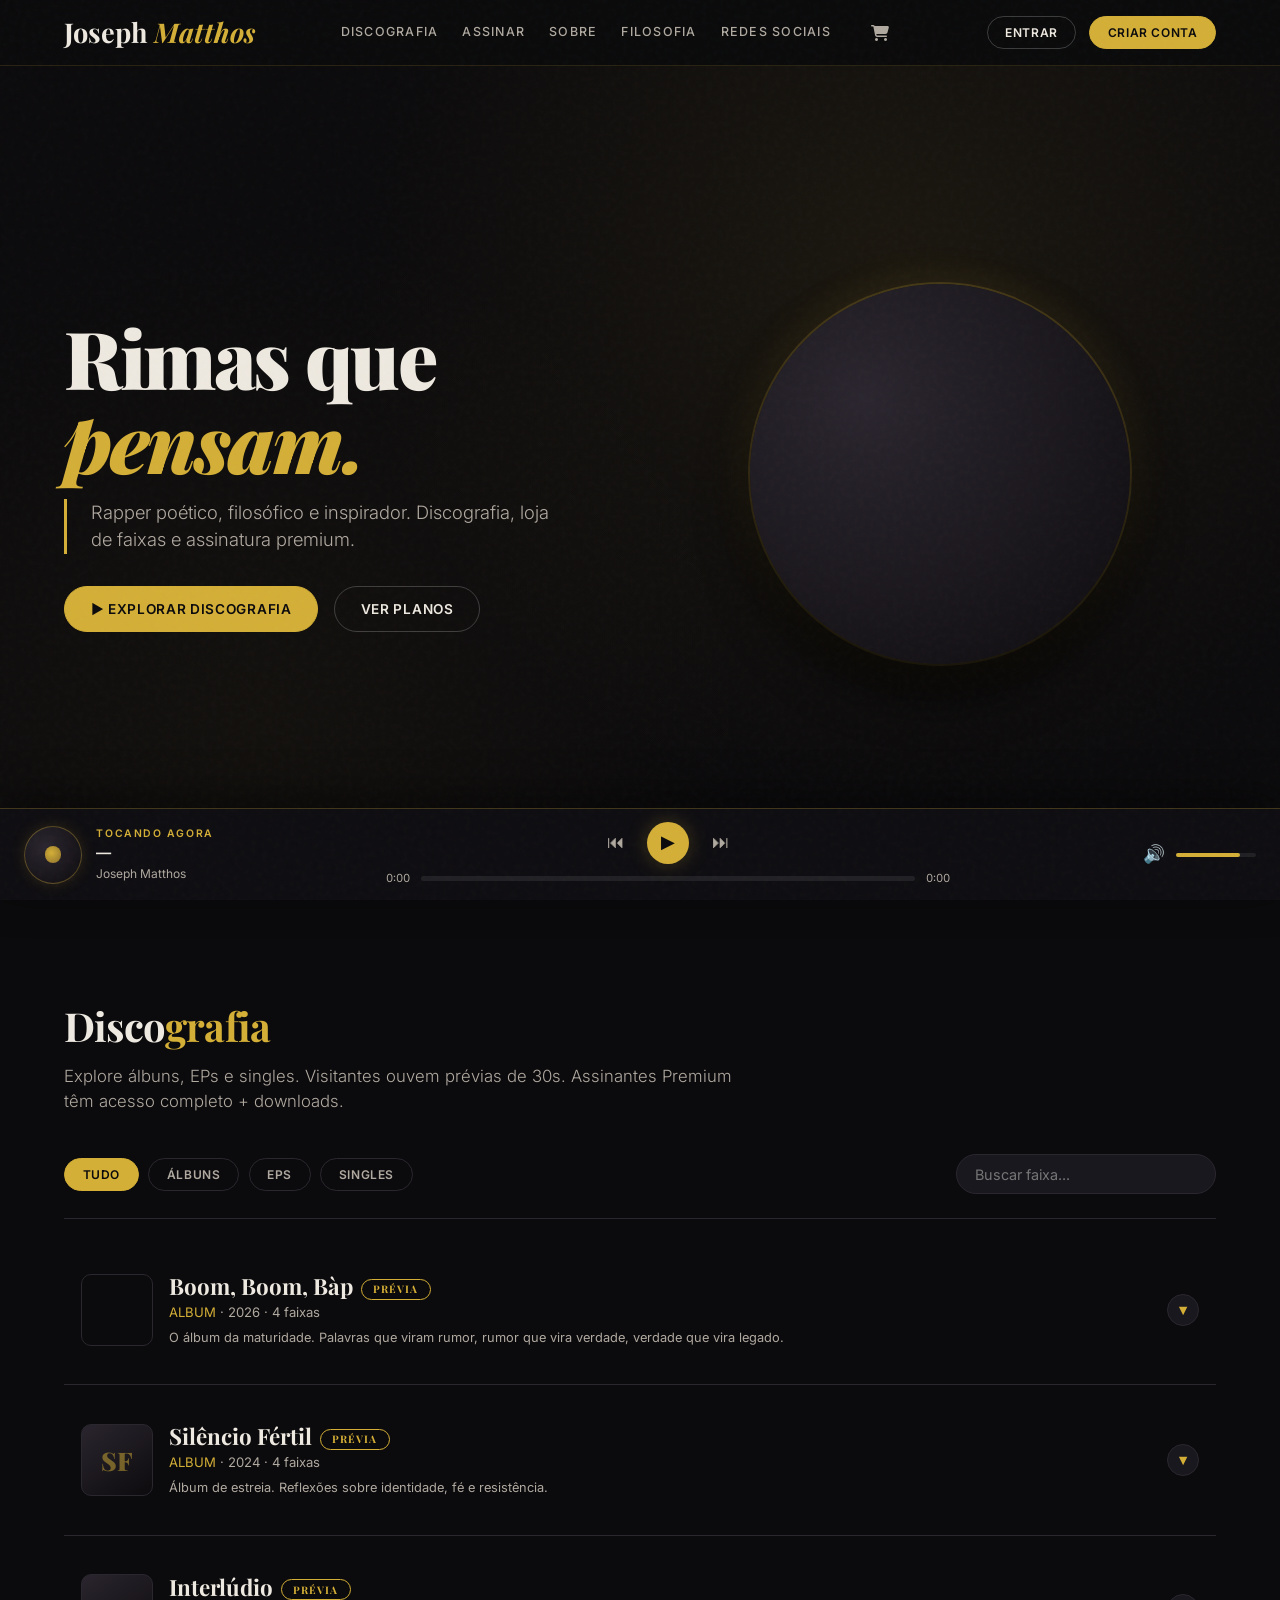
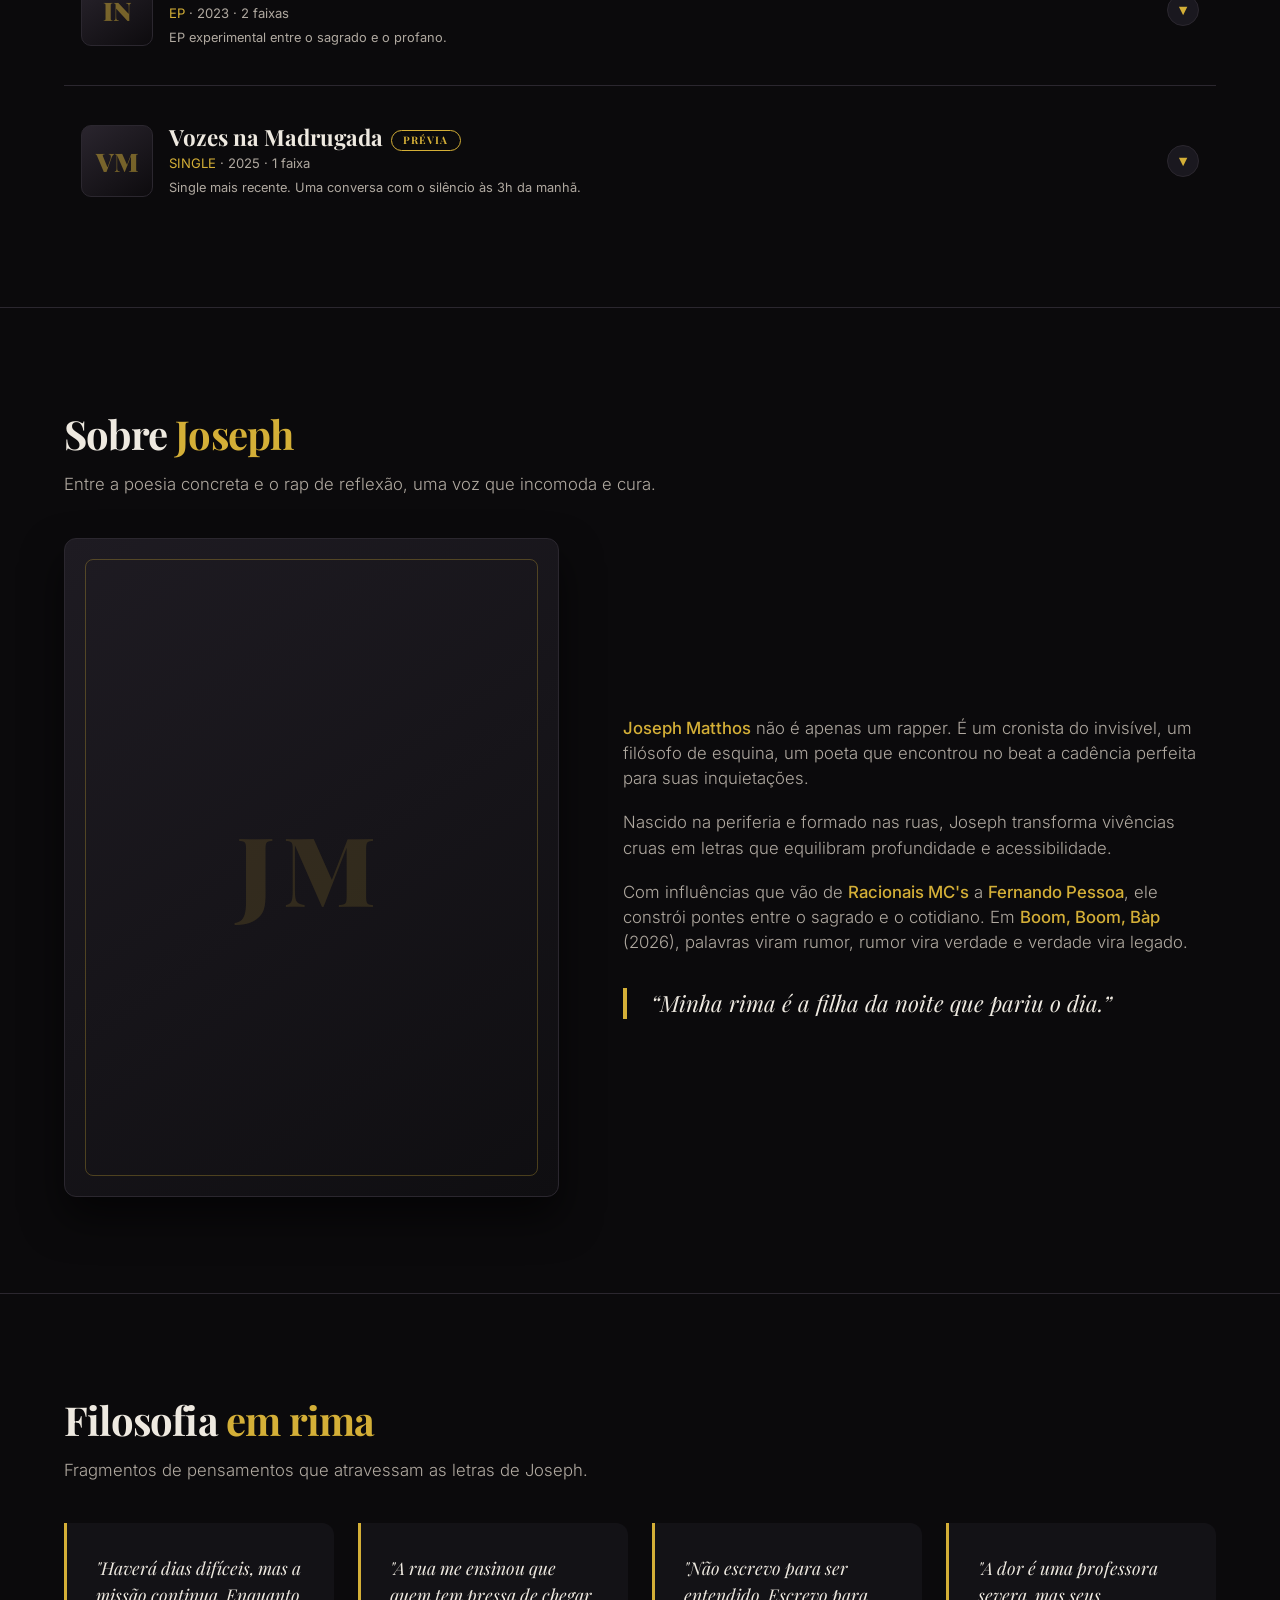
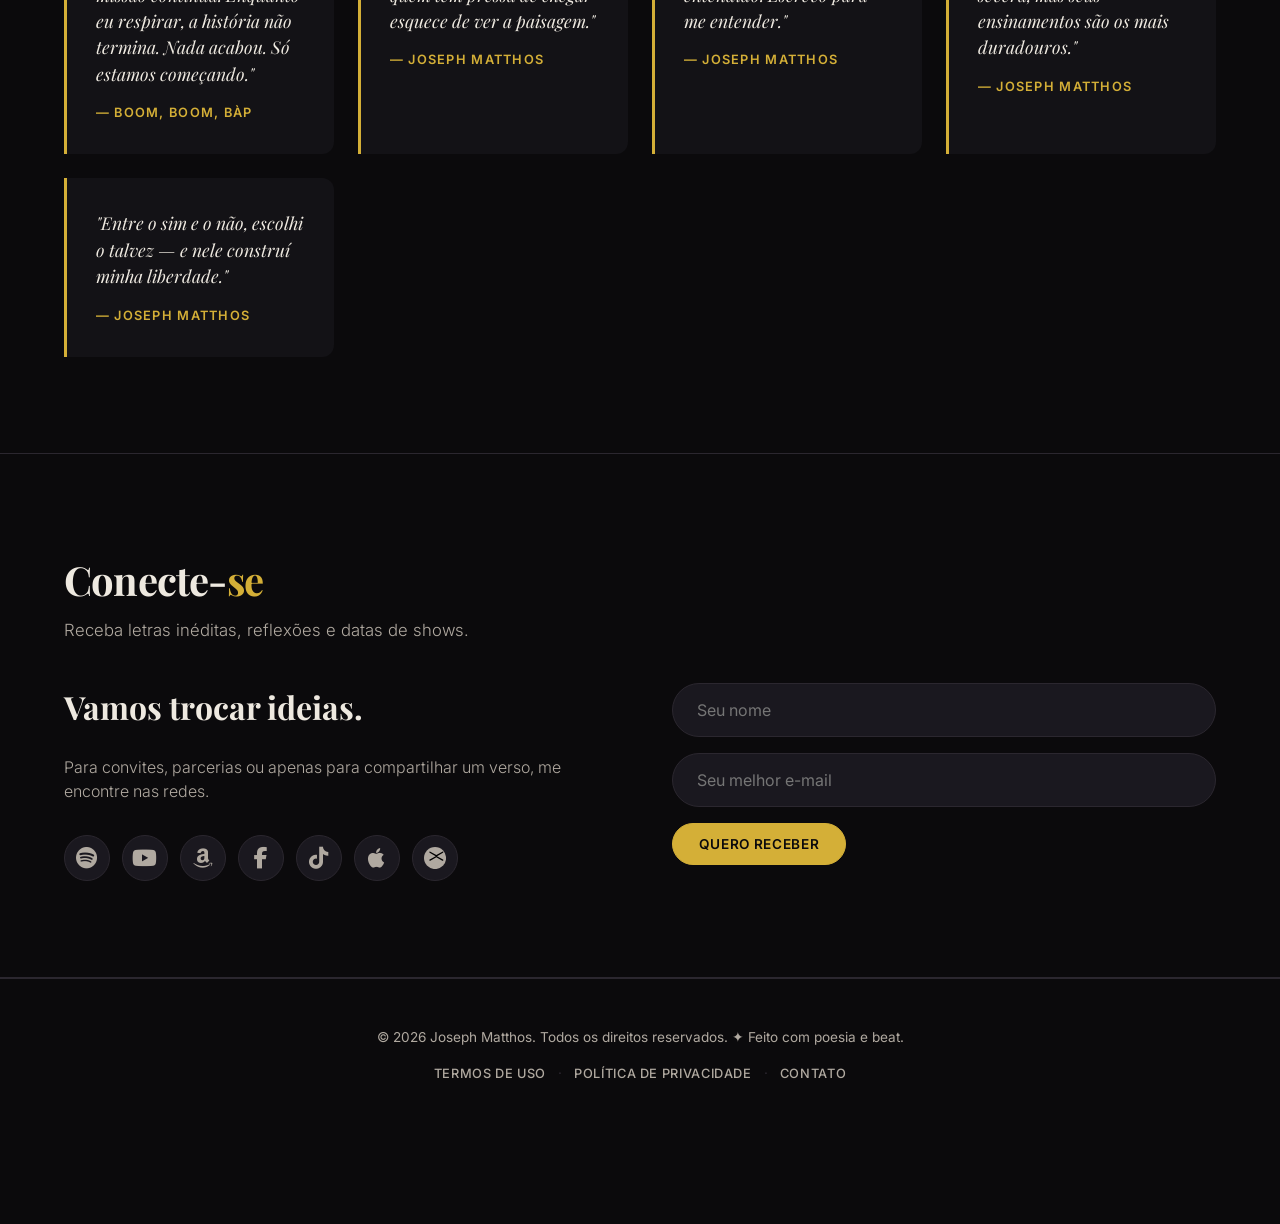
==== index.html @ 59025150 "Corrigir seguranca deploy e consistencia da plataforma" ====
<!DOCTYPE html>
<html lang="pt-BR">
<head>
<meta charset="UTF-8">
<meta name="viewport" content="width=device-width, initial-scale=1.0">
<title>Joseph Matthos | Plataforma Oficial</title>
<meta name="description" content="Joseph Matthos — Rapper poético, filosófico e inspirador. Discografia, prévias gratuitas e assinatura premium.">
<meta name="author" content="Joseph Matthos">
<meta name="theme-color" content="#0b0a0c">
<link rel="icon" href="data:image/svg+xml,%3Csvg xmlns='http://www.w3.org/2000/svg' viewBox='0 0 100 100'%3E%3Ctext y='.9em' font-size='90'%3E%F0%9F%8E%A4%3C/text%3E%3C/svg%3E">
<meta property="og:type" content="website">
<meta property="og:title" content="Joseph Matthos | Plataforma Oficial">
<meta property="og:description" content="Rimas que pensam. Discografia completa, prévias gratuitas.">
<meta property="og:image" content="https://josephmatthos.vercel.app/assets/img/album-boom-boom-bap.jpg">
<meta property="og:url" content="https://josephmatthos.vercel.app/">
<meta property="og:locale" content="pt_BR">
<meta name="twitter:card" content="summary_large_image">
<script type="application/ld+json">
{"@context":"https://schema.org","@type":"MusicGroup","name":"Joseph Matthos","genre":["Rap","Hip Hop","Poesia"],"description":"Rapper poético, filosófico e inspirador.","url":"https://josephmatthos.vercel.app"}
</script>

<link rel="preconnect" href="https://fonts.googleapis.com">
<link rel="preconnect" href="https://fonts.gstatic.com" crossorigin>
<link href="https://fonts.googleapis.com/css2?family=Inter:opsz,wght@14..32,300..700&family=Playfair+Display:ital,wght@0,400..900;1,400..900&display=swap" rel="stylesheet">

<link rel="stylesheet" href="https://cdnjs.cloudflare.com/ajax/libs/font-awesome/6.5.1/css/all.min.css" integrity="sha512-DTOQO9RWCH3ppGqcWaEA1BIZOC6xxalwEsw9c2QQeAIftl+Vegovlnee1c9QX4TctnWMn13TZye+giMm8e2LwA==" crossorigin="anonymous" referrerpolicy="no-referrer">

<link rel="stylesheet" href="css/style.css">
</head>
<body>

<noscript>
  <div style="padding:2rem;text-align:center;color:#eee9e0;background:#0b0a0c;font-family:sans-serif;min-height:100vh;display:flex;align-items:center;justify-content:center;">
    <div>
      <h1 style="font-family:Georgia,serif;color:#d4af37;margin-bottom:1rem;">Joseph Matthos</h1>
      <p>Este site precisa de JavaScript ativado.</p>
    </div>
  </div>
</noscript>

<div id="publicSite">
  <header>
    <div class="container header-inner">
      <a href="#" class="logo" id="siteLogo" aria-label="Página inicial">Joseph <span>Matthos</span></a>
      <nav aria-label="Navegação principal">
        <a href="#discografia">Discografia</a>
        <a href="#" id="navPlansLink">Assinar</a>
        <a href="#sobre">Sobre</a>
        <a href="#filosofia">Filosofia</a>
        <a href="#contato">Redes Sociais</a>
        <a href="#" id="navCartLink" class="nav-cart" aria-label="Abrir carrinho de compras">
          <i class="fa-solid fa-cart-shopping" aria-hidden="true"></i>
          <span class="nav-cart-badge hidden" id="navCartBadge">0</span>
        </a>
      </nav>
      <div class="auth-area">
        <button class="btn btn-outline btn-sm" id="loginBtn" aria-label="Entrar na conta">Entrar</button>
        <button class="btn btn-primary btn-sm" id="signupBtn" aria-label="Criar conta gratuita">Criar conta</button>
        <div class="user-chip" id="userChip" role="button" tabindex="0" aria-label="Abrir menu da conta">
          <div class="user-avatar" id="userAvatar">J</div>
          <div class="user-info-mini">
            <div class="user-name-mini" id="userNameMini">Usuário</div>
            <div class="user-plan-mini" id="userPlanMini">Free</div>
          </div>
        </div>
      </div>
    </div>
  </header>

  <section class="hero" id="heroSection" aria-labelledby="heroTitle">
    <div class="container">
      <div class="hero-content">
        <h1 id="heroTitle">Rimas que<br><span class="gold">pensam.</span></h1>
        <p class="hero-sub" id="heroSub">Rapper poético, filosófico e inspirador.</p>
        <div class="hero-cta">
          <a href="#discografia" class="btn btn-primary" id="heroBtnPrimary">▶ Explorar discografia</a>
          <button type="button" class="btn btn-outline" id="heroBtnSecondary">Ver planos</button>
        </div>
      </div>
      <div class="hero-visual">
        <div class="vinyl-container" id="heroVinyl" aria-hidden="true">
          <div class="lyric" id="heroLyric">“Nada acabou. Só estamos começando.”</div>
        </div>
      </div>
    </div>
  </section>

  <section id="discografia" aria-labelledby="discoTitle">
    <div class="container">
      <h2 class="section-title" id="discoTitle">Disco<span class="gold">grafia</span></h2>
      <p class="section-sub" id="discoSub">Clique em um álbum para ver as faixas e comprar.</p>

      <div class="filter-bar" id="filterBar" aria-label="Filtros de discografia">
        <div class="filter-bar-buttons">
          <button class="filter-btn active" data-filter="all" aria-selected="true">Tudo</button>
          <button class="filter-btn" data-filter="album" aria-selected="false">Álbuns</button>
          <button class="filter-btn" data-filter="ep" aria-selected="false">EPs</button>
          <button class="filter-btn" data-filter="single" aria-selected="false">Singles</button>
        </div>
        <div class="shop-search-wrap">
          <input type="search" id="shopSearch" class="shop-search" placeholder="Buscar faixa..." aria-label="Buscar faixa">
        </div>
      </div>

      <div id="discographyContainer"></div>
    </div>
  </section>

  <section id="sobre" aria-labelledby="sobreTitle">
    <div class="container">
      <h2 class="section-title" id="sobreTitle">Sobre <span class="gold">Joseph</span></h2>
      <p class="section-sub" id="sobreSub">Entre a poesia concreta e o rap de reflexão.</p>
      <div class="sobre-grid">
        <div class="sobre-img" id="sobreImg" aria-hidden="true"></div>
        <div class="sobre-text" id="sobreText"></div>
      </div>
    </div>
  </section>

  <section id="filosofia" aria-labelledby="filosofiaTitle">
    <div class="container">
      <h2 class="section-title" id="filosofiaTitle">Filosofia <span class="gold">em rima</span></h2>
      <p class="section-sub" id="filosofiaSub">Fragmentos de pensamentos que atravessam as letras de Joseph.</p>
      <div class="frases-grid" id="frasesGrid"></div>
    </div>
  </section>

  <section id="contato" aria-labelledby="contatoTitle">
    <div class="container">
      <h2 class="section-title" id="contatoTitle">Conecte-<span class="gold">se</span></h2>
      <p class="section-sub" id="contatoSub">Receba letras inéditas, reflexões e datas de shows.</p>
      <div class="contato-grid">
        <div class="contato-info">
          <h3 id="contatoHeading">Vamos trocar ideias.</h3>
          <p id="contatoDesc">Para convites, parcerias ou apenas para compartilhar um verso.</p>
          <div class="social-links" id="socialLinks"></div>
        </div>
        <form class="newsletter-form" onsubmit="event.preventDefault(); toast('Obrigado! Em breve novidades.', '✦');">
          <input type="text" placeholder="Seu nome" required aria-label="Seu nome">
          <input type="email" placeholder="Seu melhor e-mail" required aria-label="Seu e-mail">
          <button type="submit" class="btn btn-primary">Quero receber</button>
        </form>
      </div>
    </div>
  </section>

  <footer>
    <div class="container">
      <p id="footerText">© 2026 Joseph Matthos. Todos os direitos reservados. <span class="gold">✦</span> Feito com poesia e beat.</p>
      <nav class="footer-nav" aria-label="Links legais">
        <a href="termos-uso.html">Termos de Uso</a>
        <span aria-hidden="true">·</span>
        <a href="politica-privacidade.html">Política de Privacidade</a>
        <span aria-hidden="true">·</span>
        <a href="#contato">Contato</a>
      </nav>
    </div>
  </footer>

  <div class="player" id="player" role="region" aria-label="Player de áudio">
    <div class="player-info">
      <div class="player-cover" id="playerCover" aria-hidden="true"></div>
      <div class="player-text">
        <div class="now-label">Tocando agora <span class="preview-badge" id="previewBadge">PRÉVIA 30s</span></div>
        <div class="now-title" id="nowTitle">—</div>
        <div class="now-artist" id="nowArtist">Joseph Matthos</div>
      </div>
    </div>
    <div class="player-center">
      <div class="player-controls">
        <button class="ctrl" id="prevBtn" title="Faixa anterior" aria-label="Faixa anterior">⏮</button>
        <button class="ctrl ctrl-play" id="playBtn" title="Play/Pause" aria-label="Reproduzir ou pausar">▶</button>
        <button class="ctrl" id="nextBtn" title="Próxima faixa" aria-label="Próxima faixa">⏭</button>
      </div>
      <div class="player-progress">
        <span id="currentTime" aria-live="off">0:00</span>
        <div class="progress-bar" id="progressBar" role="slider" aria-label="Progresso da faixa" aria-valuemin="0" aria-valuemax="100" aria-valuenow="0" tabindex="0"><div class="progress-fill" id="progressFill"></div></div>
        <span id="duration" aria-live="off">0:00</span>
      </div>
    </div>
    <div class="player-right">
      <button class="ctrl download-btn" id="downloadBtn" title="Baixar faixa (Premium)" aria-label="Baixar faixa">⬇</button>
      <div class="volume-wrap">
        <button class="ctrl" id="muteBtn" title="Mudo" aria-label="Ativar ou desativar som">🔊</button>
        <div class="volume-bar" id="volumeBar" role="slider" aria-label="Volume" aria-valuemin="0" aria-valuemax="100" aria-valuenow="80" tabindex="0"><div class="volume-fill" id="volumeFill"></div></div>
      </div>
    </div>
  </div>
  <audio id="audio" preload="metadata"></audio>

  <!-- MODAIS -->
  <div class="modal-overlay" id="loginModal" role="dialog" aria-modal="true" aria-labelledby="loginTitle">
    <div class="modal">
      <button class="modal-close" data-close aria-label="Fechar modal">×</button>
      <h2 id="loginTitle">Bem-vindo de volta</h2>
      <p class="sub">Entre para acessar a discografia completa.</p>
      <div class="security-banner"><strong>⚠ Demonstração:</strong> credenciais salvas apenas neste navegador.</div>
      <form id="loginForm">
        <div class="form-group"><label for="loginEmail">E-mail</label><input type="email" id="loginEmail" required autocomplete="email"></div>
        <div class="form-group"><label for="loginPassword">Senha</label><input type="password" id="loginPassword" required autocomplete="current-password"></div>
        <div class="form-error" id="loginError" role="alert"></div>
        <button type="submit" class="btn btn-primary btn-block" style="margin-top:0.5rem;">Entrar</button>
      </form>
      <div class="modal-switch">Não tem conta? <a id="switchToSignup">Criar agora</a></div>
    </div>
  </div>

  <div class="modal-overlay" id="signupModal" role="dialog" aria-modal="true" aria-labelledby="signupTitle">
    <div class="modal">
      <button class="modal-close" data-close aria-label="Fechar modal">×</button>
      <h2 id="signupTitle">Criar conta</h2>
      <p class="sub">Comece grátis. Ouça prévias de toda a discografia.</p>
      <form id="signupForm">
        <div class="form-group"><label for="signupName">Nome</label><input type="text" id="signupName" required autocomplete="name"></div>
        <div class="form-group"><label for="signupEmail">E-mail</label><input type="email" id="signupEmail" required autocomplete="email"></div>
        <div class="form-group"><label for="signupPassword">Senha (mín. 6)</label><input type="password" id="signupPassword" required minlength="6" autocomplete="new-password"></div>
        <div class="form-error" id="signupError" role="alert"></div>
        <button type="submit" class="btn btn-primary btn-block" style="margin-top:0.5rem;">Criar conta grátis</button>
      </form>
      <div class="modal-switch">Já tem conta? <a id="switchToLogin">Entrar</a></div>
    </div>
  </div>

  <div class="modal-overlay" id="accountModal" role="dialog" aria-modal="true" aria-labelledby="accountName">
    <div class="modal">
      <button class="modal-close" data-close aria-label="Fechar modal">×</button>
      <div style="display:flex;align-items:center;gap:1rem;padding-bottom:1.5rem;border-bottom:1px solid var(--border);margin-bottom:1.5rem;">
        <div class="user-avatar" id="accountAvatar" style="width:60px;height:60px;font-size:1.6rem;" aria-hidden="true">J</div>
        <div>
          <div id="accountName" style="font-family:var(--font-serif);font-size:1.4rem;font-weight:700;">Usuário</div>
          <div style="color:var(--text-dim);font-size:0.85rem;" id="accountEmail">email@exemplo.com</div>
        </div>
      </div>
      <div style="background:var(--card);border:1px solid var(--border);border-radius:12px;padding:1.2rem;margin-bottom:1rem;">
        <div style="font-size:0.7rem;letter-spacing:0.1em;text-transform:uppercase;color:var(--text-dim);font-weight:600;margin-bottom:0.4rem;">Plano atual</div>
        <div style="font-family:var(--font-serif);font-size:1.4rem;font-weight:700;color:var(--accent);" id="accountPlanValue">Free</div>
        <div style="font-size:0.8rem;color:var(--text-dim);margin-top:0.3rem;" id="accountPlanDesc">Acesso apenas a prévias.</div>
      </div>
      <div id="accountActions"></div>
      <button class="btn btn-outline btn-block" id="logoutBtn" style="margin-top:1rem;">Sair da conta</button>
    </div>
  </div>

  <div class="modal-overlay" id="plansModal" role="dialog" aria-modal="true" aria-labelledby="plansModalTitle">
    <div class="modal modal-xl">
      <button class="modal-close" data-close aria-label="Fechar planos">×</button>
      <h2 id="plansModalTitle">Escolha seu <span style="color:var(--accent);">plano</span></h2>
      <p class="sub" id="plansModalSub">Apoie a arte independente e tenha acesso ilimitado.</p>
      <div class="plans-grid" id="plansGrid"></div>
    </div>
  </div>

  <div class="modal-overlay" id="subscribeModal" role="dialog" aria-modal="true" aria-labelledby="subscribeTitle">
    <div class="modal">
      <button class="modal-close" data-close aria-label="Fechar modal">×</button>
      <h2 id="subscribeTitle">Assinar <span style="color:var(--accent);">Premium</span></h2>
      <p class="sub">Desbloqueie a discografia completa + downloads.</p>
      <div style="background:var(--card);border:1px solid var(--accent);border-radius:12px;padding:1.3rem;margin-bottom:1.5rem;display:flex;justify-content:space-between;align-items:center;">
        <div>
          <div style="font-family:var(--font-serif);font-size:1.3rem;font-weight:700;" id="subPlanName">Premium Mensal</div>
          <div style="font-size:0.75rem;color:var(--text-dim);" id="subPlanDesc">Cancele quando quiser</div>
        </div>
        <div style="font-family:var(--font-serif);font-size:1.8rem;font-weight:900;color:var(--accent);" id="subPlanPrice">R$ 19,90</div>
      </div>
      <div style="background:rgba(212,175,55,0.05);border:1px dashed rgba(212,175,55,0.35);border-radius:10px;padding:0.9rem;margin-bottom:1.2rem;font-size:0.8rem;color:var(--text-dim);line-height:1.5;">
        <strong style="color:var(--accent);">💳 Demonstração</strong> — fluxo simulado com validação Luhn.
      </div>
      <form id="subscribeForm">
        <div class="form-group"><label for="cardName">Nome no cartão</label><input type="text" id="cardName" required autocomplete="cc-name"></div>
        <div class="form-group"><label for="cardNumber">Número do cartão</label><input type="text" id="cardNumber" required placeholder="0000 0000 0000 0000" maxlength="19" autocomplete="cc-number" inputmode="numeric"></div>
        <div class="form-row">
          <div class="form-group"><label for="cardExp">Validade</label><input type="text" id="cardExp" required placeholder="MM/AA" maxlength="5" autocomplete="cc-exp"></div>
          <div class="form-group"><label for="cardCvv">CVV</label><input type="text" id="cardCvv" required placeholder="123" maxlength="4" autocomplete="cc-csc" inputmode="numeric"></div>
        </div>
        <div class="form-error" id="subscribeError" role="alert"></div>
        <button type="submit" class="btn btn-primary btn-block" style="margin-top:0.5rem;">Confirmar assinatura</button>
      </form>
    </div>
  </div>

  <div class="modal-overlay" id="cartModal" role="dialog" aria-modal="true" aria-labelledby="cartTitle">
    <div class="modal modal-wide">
      <button class="modal-close" data-close aria-label="Fechar carrinho">×</button>
      <h2 id="cartTitle">Seu carrinho</h2>
      <p class="sub">Revise suas faixas antes de finalizar.</p>
      <div id="cartItems"></div>
      <div id="cartTotals" class="cart-totals" style="display:none;">
        <div class="cart-total-row"><span>Subtotal</span><strong id="cartSubtotal">R$ 0,00</strong></div>
        <div class="cart-total-row"><span>Desconto (10% em 3+ faixas)</span><strong id="cartDiscount" style="color:var(--success);">- R$ 0,00</strong></div>
        <div class="cart-total-row cart-total-final"><span>Total</span><strong id="cartTotal">R$ 0,00</strong></div>
        <button class="btn btn-primary btn-block" id="checkoutBtn" style="margin-top:1rem;">Finalizar compra</button>
      </div>
    </div>
  </div>

  <div class="modal-overlay" id="checkoutModal" role="dialog" aria-modal="true" aria-labelledby="checkoutTitle">
    <div class="modal">
      <button class="modal-close" data-close aria-label="Fechar checkout">×</button>
      <h2 id="checkoutTitle">Finalizar compra</h2>
      <p class="sub">Pagamento único, download imediato.</p>
      <div id="checkoutSummary" class="checkout-summary"></div>
      <div style="background:rgba(212,175,55,0.05);border:1px dashed rgba(212,175,55,0.35);border-radius:10px;padding:0.9rem;margin-bottom:1.2rem;font-size:0.8rem;color:var(--text-dim);line-height:1.5;">
        <strong style="color:var(--accent);">💳 Demonstração</strong> — fluxo simulado com validação Luhn.
      </div>
      <form id="checkoutForm">
        <div class="form-group"><label for="buyerName">Nome completo</label><input type="text" id="buyerName" required autocomplete="name"></div>
        <div class="form-group"><label for="buyerEmail">E-mail (para receber as faixas)</label><input type="email" id="buyerEmail" required autocomplete="email"></div>
        <h3 style="margin-top:1rem;margin-bottom:0.8rem;font-size:0.9rem;color:var(--text-dim);text-transform:uppercase;letter-spacing:0.1em;">Pagamento</h3>
        <div class="form-group"><label for="buyCardName">Nome no cartão</label><input type="text" id="buyCardName" required autocomplete="cc-name"></div>
        <div class="form-group"><label for="buyCardNumber">Número do cartão</label><input type="text" id="buyCardNumber" required placeholder="0000 0000 0000 0000" maxlength="19" autocomplete="cc-number" inputmode="numeric"></div>
        <div class="form-row">
          <div class="form-group"><label for="buyCardExp">Validade</label><input type="text" id="buyCardExp" required placeholder="MM/AA" maxlength="5" autocomplete="cc-exp"></div>
          <div class="form-group"><label for="buyCardCvv">CVV</label><input type="text" id="buyCardCvv" required placeholder="123" maxlength="4" autocomplete="cc-csc" inputmode="numeric"></div>
        </div>
        <div class="form-error" id="checkoutError" role="alert"></div>
        <button type="submit" class="btn btn-primary btn-block" id="checkoutConfirmBtn" style="margin-top:0.5rem;">Confirmar compra</button>
      </form>
    </div>
  </div>

  <div class="modal-overlay" id="purchasesModal" role="dialog" aria-modal="true" aria-labelledby="purchasesTitle">
    <div class="modal modal-wide">
      <button class="modal-close" data-close aria-label="Fechar minhas compras">×</button>
      <h2 id="purchasesTitle">Minhas compras</h2>
      <p class="sub">Faixas que você comprou individualmente.</p>
      <div id="purchasesList"></div>
    </div>
  </div>
</div>

<!-- ============ PAINEL ADMIN ============ -->
<div id="adminSite" style="display:none;">
  <div id="adminLogin" class="admin-login-wrap">
    <div class="admin-login-card">
      <div class="brand"><h1>Acesso Restrito</h1><p>Painel Administrativo</p></div>
      <div class="security-banner"><strong>⚠ Protótipo:</strong> painel usa <code>localStorage</code> + <code>IndexedDB</code>.</div>
      <form id="adminLoginForm">
        <div class="form-group"><label for="adminUser">Usuário</label><input type="text" id="adminUser" required autocomplete="username"></div>
        <div class="form-group"><label for="adminPass">Senha</label><input type="password" id="adminPass" required autocomplete="current-password"></div>
        <div class="form-error" id="adminLoginError" role="alert"></div>
        <button type="submit" class="btn btn-primary btn-block" style="margin-top:0.5rem;">Entrar no painel</button>
      </form>
      <form id="adminPasswordChangeForm" style="display:none;">
        <p style="color:var(--text-dim);font-size:0.85rem;line-height:1.5;margin-bottom:1rem;">Este é o primeiro acesso. Defina uma nova senha para continuar.</p>
        <div class="form-group"><label for="adminNewPass">Nova senha</label><input type="password" id="adminNewPass" required minlength="8" autocomplete="new-password"></div>
        <div class="form-group"><label for="adminNewPassConfirm">Confirmar nova senha</label><input type="password" id="adminNewPassConfirm" required minlength="8" autocomplete="new-password"></div>
        <div class="form-error" id="adminPasswordChangeError" role="alert"></div>
        <button type="submit" class="btn btn-primary btn-block">Salvar nova senha</button>
      </form>
      <button type="button" class="btn btn-ghost btn-block" id="adminForgotPassword" style="margin-top:0.75rem;">Esqueci minha senha</button>
      <div class="modal-switch" style="margin-top:1.5rem;"><a id="backToSiteFromLogin">← Voltar ao site</a></div>
      <div style="margin-top:1.5rem;padding-top:1rem;border-top:1px solid var(--border);font-size:0.75rem;color:var(--text-dim);text-align:center;">
        Padrão: <strong style="color:var(--accent);">admin</strong> / <strong style="color:var(--accent);">admin123</strong>
      </div>
    </div>
  </div>

  <div id="adminDashboard" class="admin-layout" style="display:none;">
    <aside class="admin-sidebar">
      <div class="brand"><h2>Painel</h2><p>Joseph Matthos</p></div>
      <nav class="admin-nav" aria-label="Navegação do painel">
        <button class="active" data-tab="dashboard"><span class="ico">📊</span> Dashboard</button>
        <button data-tab="geral"><span class="ico">⚙️</span> Geral</button>
        <button data-tab="hero"><span class="ico">🎬</span> Hero</button>
        <button data-tab="sobre"><span class="ico">👤</span> Sobre</button>
        <button data-tab="filosofia"><span class="ico">💭</span> Filosofia</button>
        <button data-tab="discografia"><span class="ico">💿</span> Discografia</button>
        <button data-tab="vendas"><span class="ico">💰</span> Vendas</button>
        <button data-tab="planos"><span class="ico">💳</span> Planos</button>
        <button data-tab="contato"><span class="ico">📞</span> Contato</button>
        <button data-tab="usuarios"><span class="ico">👥</span> Usuários</button>
        <button data-tab="aparencia"><span class="ico">🎨</span> Aparência</button>
        <button data-tab="backup"><span class="ico">💾</span> Backup</button>
      </nav>
      <div style="padding:1.5rem;margin-top:1rem;border-top:1px solid var(--border);">
        <button class="btn btn-outline btn-sm btn-block" id="adminViewSite">👁 Ver site</button>
        <button class="btn btn-ghost btn-sm btn-block" id="adminLogout" style="margin-top:0.5rem;">Sair</button>
      </div>
    </aside>

    <main class="admin-main">
      <div class="admin-topbar">
        <h1 id="adminTabTitle">Dashboard</h1>
        <div class="actions">
          <button class="btn btn-outline btn-sm" id="adminResetBtn">↺ Restaurar padrão</button>
          <button class="btn btn-primary btn-sm" id="adminSaveBtn">💾 Salvar alterações</button>
        </div>
      </div>

      <div class="admin-section active" id="tab-dashboard">
        <div class="stats-grid" id="statsGrid"></div>
        <div class="admin-card"><h3>Atividade recente <span class="hint">últimos cadastros</span></h3><div id="recentUsersTable"></div></div>
      </div>

      <div class="admin-section" id="tab-geral">
        <div class="admin-card">
          <h3>Identidade do site</h3>
          <div class="form-row">
            <div class="form-group"><label>Nome do artista (logo)</label><input type="text" data-content="branding.name"></div>
            <div class="form-group"><label>Nome destacado</label><input type="text" data-content="branding.nameAccent"></div>
          </div>
          <div class="form-group"><label>Texto do rodapé</label><input type="text" data-content="branding.footer"></div>
          <div class="form-group"><label>Título da aba (SEO)</label><input type="text" data-content="branding.metaTitle"></div>
          <div class="form-group"><label>Descrição (meta description)</label><textarea data-content="branding.metaDesc" style="min-height:60px;"></textarea></div>
        </div>
        <div class="admin-card">
          <h3>Imagem de fundo do site</h3>
          <div class="form-group"><label>URL da imagem</label><input type="text" data-content="branding.bgImage" placeholder="https://... ou assets/img/..."></div>
          <div class="upload-zone" onclick="document.getElementById('bgUpload').click()" role="button" tabindex="0">📁 Ou clique para enviar arquivo</div>
          <input type="file" id="bgUpload" accept="image/*" style="display:none;">
          <div class="admin-img-preview" id="bgPreview">Sem imagem</div>
        </div>
      </div>

      <div class="admin-section" id="tab-hero">
        <div class="admin-card">
          <h3>Seção Hero</h3>
          <div class="form-group"><label>Título principal (HTML permitido)</label><textarea data-content="hero.title"></textarea></div>
          <div class="form-group"><label>Subtítulo</label><textarea data-content="hero.subtitle"></textarea></div>
          <div class="form-row">
            <div class="form-group"><label>Botão primário (texto)</label><input type="text" data-content="hero.btnPrimaryText"></div>
            <div class="form-group"><label>Botão primário (link)</label><input type="text" data-content="hero.btnPrimaryLink"></div>
          </div>
          <div class="form-row">
            <div class="form-group"><label>Botão secundário (texto)</label><input type="text" data-content="hero.btnSecondaryText"></div>
            <div class="form-group"><label>Botão secundário (link)</label><input type="text" data-content="hero.btnSecondaryLink"></div>
          </div>
          <div class="form-group"><label>Frase do vinil</label><input type="text" data-content="hero.vinylLyric"></div>
        </div>
        <div class="admin-card">
          <h3>Imagem do vinil (opcional)</h3>
          <div class="form-group"><label>URL da imagem</label><input type="text" data-content="hero.vinylImage" placeholder="Deixe vazio para o vinil padrão"></div>
          <div class="upload-zone" onclick="document.getElementById('vinylUpload').click()">📁 Ou enviar arquivo</div>
          <input type="file" id="vinylUpload" accept="image/*" style="display:none;">
          <div class="admin-img-preview" id="vinylPreview">Sem imagem</div>
        </div>
      </div>

      <div class="admin-section" id="tab-sobre">
        <div class="admin-card">
          <h3>Seção Sobre</h3>
          <div class="form-group"><label>Título (HTML permitido)</label><input type="text" data-content="sobre.title"></div>
          <div class="form-group"><label>Subtítulo</label><input type="text" data-content="sobre.subtitle"></div>
          <div class="form-group"><label>Parágrafos (um por linha)</label><textarea data-content="sobre.paragraphs" style="min-height:180px;"></textarea></div>
          <div class="form-group"><label>Frase de destaque</label><input type="text" data-content="sobre.quote"></div>
        </div>
        <div class="admin-card">
          <h3>Imagem da seção Sobre</h3>
          <div class="form-group"><label>URL da imagem</label><input type="text" data-content="sobre.image"></div>
          <div class="upload-zone" onclick="document.getElementById('sobreUpload').click()">📁 Ou enviar arquivo</div>
          <input type="file" id="sobreUpload" accept="image/*" style="display:none;">
          <div class="admin-img-preview" id="sobrePreview">Sem imagem</div>
        </div>
      </div>

      <div class="admin-section" id="tab-filosofia">
        <div class="admin-card">
          <h3>Seção Filosofia</h3>
          <div class="form-group"><label>Título (HTML permitido)</label><input type="text" data-content="filosofia.title"></div>
          <div class="form-group"><label>Subtítulo</label><input type="text" data-content="filosofia.subtitle"></div>
        </div>
        <div class="admin-card">
          <h3>Frases <span class="hint">+ adicione quantas quiser</span></h3>
          <div id="frasesEditor"></div>
          <button class="btn btn-outline btn-sm" id="addFraseBtn" style="margin-top:0.5rem;">+ Adicionar frase</button>
        </div>
      </div>

      <div class="admin-section" id="tab-discografia">
        <div class="admin-card">
          <h3>Títulos da seção</h3>
          <div class="form-row">
            <div class="form-group"><label>Título</label><input type="text" data-content="discografia.title"></div>
            <div class="form-group"><label>Subtítulo</label><input type="text" data-content="discografia.subtitle"></div>
          </div>
        </div>
        <div class="admin-card">
          <h3>Álbuns / EPs / Singles</h3>
          <div id="albumsEditor"></div>
          <button class="btn btn-primary btn-sm" id="addAlbumBtn" style="margin-top:1rem;">+ Adicionar álbum/EP/single</button>
        </div>
      </div>

      <div class="admin-section" id="tab-vendas">
        <div class="admin-card">
          <h3>Resumo de vendas</h3>
          <div class="stats-grid" id="salesStats"></div>
        </div>
        <div class="admin-card">
          <h3>Histórico <span class="hint" id="salesCount"></span></h3>
          <div id="salesTable"></div>
        </div>
      </div>

      <div class="admin-section" id="tab-planos">
        <div class="admin-card">
          <h3>Títulos do modal</h3>
          <div class="form-row">
            <div class="form-group"><label>Título</label><input type="text" data-content="planos.title"></div>
            <div class="form-group"><label>Subtítulo</label><input type="text" data-content="planos.subtitle"></div>
          </div>
        </div>
        <div class="admin-card"><h3>Planos de assinatura</h3><div id="plansEditor"></div></div>
      </div>

      <div class="admin-section" id="tab-contato">
        <div class="admin-card">
          <h3>Seção Contato</h3>
          <div class="form-row">
            <div class="form-group"><label>Título (HTML)</label><input type="text" data-content="contato.title"></div>
            <div class="form-group"><label>Subtítulo</label><input type="text" data-content="contato.subtitle"></div>
          </div>
          <div class="form-group"><label>Heading do bloco</label><input type="text" data-content="contato.heading"></div>
          <div class="form-group"><label>Descrição</label><textarea data-content="contato.description"></textarea></div>
        </div>
        <div class="admin-card">
          <h3>Redes sociais <span class="hint">+ adicione</span></h3>
          <div id="socialEditor"></div>
          <button class="btn btn-outline btn-sm" id="addSocialBtn" style="margin-top:0.5rem;">+ Adicionar rede</button>
        </div>
      </div>

      <div class="admin-section" id="tab-usuarios">
        <div class="admin-card">
          <h3>Usuários cadastrados <span class="hint" id="usersCount"></span></h3>
          <div style="display:flex;gap:0.5rem;margin-bottom:1rem;flex-wrap:wrap;">
            <input type="text" id="userSearch" placeholder="Buscar por nome ou e-mail..." style="flex:1;min-width:200px;padding:0.6rem 1rem;background:var(--card);border:1px solid var(--border);border-radius:10px;color:var(--text);font-family:var(--font-sans);outline:none;" aria-label="Buscar usuário">
            <select id="userFilter" style="padding:0.6rem 1rem;background:var(--card);border:1px solid var(--border);border-radius:10px;color:var(--text);font-family:var(--font-sans);outline:none;" aria-label="Filtrar por plano">
              <option value="all">Todos os planos</option>
              <option value="free">Free</option>
              <option value="premium">Premium</option>
              <option value="anual">Anual</option>
            </select>
          </div>
          <div id="usersTable"></div>
        </div>
      </div>

      <div class="admin-section" id="tab-aparencia">
        <div class="admin-card">
          <h3>Cores</h3>
          <div class="form-row-3">
            <div class="form-group"><label>Cor de fundo</label><input type="color" data-content="aparencia.bg" style="height:50px;padding:0.3rem;"></div>
            <div class="form-group"><label>Cor de destaque</label><input type="color" data-content="aparencia.accent" style="height:50px;padding:0.3rem;"></div>
            <div class="form-group"><label>Cor do texto</label><input type="color" data-content="aparencia.text" style="height:50px;padding:0.3rem;"></div>
          </div>
          <div class="form-row">
            <div class="form-group"><label>Cor accent escura</label><input type="color" data-content="aparencia.accentDark" style="height:50px;padding:0.3rem;"></div>
            <div class="form-group"><label>Cor de borda</label><input type="color" data-content="aparencia.border" style="height:50px;padding:0.3rem;"></div>
          </div>
        </div>
        <div class="admin-card">
          <h3>Tipografia</h3>
          <div class="form-row">
            <div class="form-group"><label>Fonte de títulos</label>
              <select data-content="aparencia.fontSerif">
                <option value="'Playfair Display', serif">Playfair Display (padrão)</option>
                <option value="Georgia, serif">Georgia</option>
                <option value="'Times New Roman', serif">Times New Roman</option>
                <option value="'Courier New', monospace">Courier New</option>
              </select>
            </div>
            <div class="form-group"><label>Fonte do corpo</label>
              <select data-content="aparencia.fontSans">
                <option value="'Inter', sans-serif">Inter (padrão)</option>
                <option value="Arial, sans-serif">Arial</option>
                <option value="Helvetica, sans-serif">Helvetica</option>
                <option value="'Courier New', monospace">Courier New</option>
              </select>
            </div>
          </div>
        </div>
      </div>

      <div class="admin-section" id="tab-backup">
        <div class="admin-card">
          <h3>Exportar / Importar conteúdo</h3>
          <p style="color:var(--text-dim);font-size:0.85rem;margin-bottom:1rem;">JSON com todo o conteúdo (sem senhas). <strong>Áudios idb:// não vão no JSON.</strong></p>
          <div style="display:flex;gap:0.7rem;flex-wrap:wrap;">
            <button class="btn btn-primary btn-sm" id="exportBtn">⬇ Exportar JSON</button>
            <button class="btn btn-outline btn-sm" onclick="document.getElementById('importFile').click()">⬆ Importar JSON</button>
            <input type="file" id="importFile" accept="application/json" style="display:none;">
          </div>
        </div>
        <div class="admin-card">
          <h3>Zona de perigo</h3>
          <p style="color:var(--text-dim);font-size:0.85rem;margin-bottom:1rem;">Apaga conteúdo + usuários + <strong>áudios (IndexedDB)</strong>. Irreversível.</p>
          <button class="btn btn-danger btn-sm" id="wipeBtn">🗑 Apagar tudo</button>
        </div>
        <div class="admin-card">
          <h3>Credenciais do admin</h3>
          <div class="form-row">
            <div class="form-group"><label>Usuário</label><input type="text" id="adminUserField"></div>
            <div class="form-group"><label>Nova senha (vazio = manter)</label><input type="password" id="adminPassField" placeholder="••••••" autocomplete="new-password"></div>
          </div>
          <button class="btn btn-outline btn-sm" id="saveAdminCreds">Salvar credenciais</button>
        </div>
      </div>
    </main>
  </div>
</div>

<div class="admin-modal-overlay" id="adminModal" role="dialog" aria-modal="true">
  <div class="admin-modal">
    <button class="modal-close" onclick="closeAdminModal()" aria-label="Fechar">×</button>
    <div id="adminModalContent"></div>
  </div>
</div>

<div class="toast" id="toast" role="status" aria-live="polite"><span class="icon" id="toastIcon">✦</span><span id="toastMsg"></span></div>

<script src="js/utils.js" defer></script>
<script src="js/config.js" defer></script>
<script src="js/audioDB.js" defer></script>
<script src="js/store.js" defer></script>
<script src="js/site.js" defer></script>
<script src="js/admin.js" defer></script>

<script>
(function () {
  var host = window.location.hostname;
  var isLocal = host === 'localhost' || host === '127.0.0.1' || host === '[::1]';
  window.APP_MODE = isLocal ? 'demo' : 'production';
})();
</script>

<!-- ============================================================
     DETECÇÃO DE OFFLINE + SERVICE WORKER (opcional)
     ============================================================ -->
<script>
(function () {
  // O service worker entrega a versão cacheada quando a rede falha.
  // Não redireciona durante o carregamento: isso impediria o offline-first.
  window.addEventListener('offline', function () {
    document.body.setAttribute('data-offline', 'true');
  });
  window.addEventListener('online', function () {
    document.body.removeAttribute('data-offline');
  });

  // Registra Service Worker (se existir)
  if ('serviceWorker' in navigator) {
    window.addEventListener('load', function () {
      navigator.serviceWorker.register('/sw.js').catch(function (err) {
        // Falha silenciosa — SW é opcional
        console.warn('[SW] Registro falhou:', err.message);
      });
    });
  }
})();
</script>
</body>
</html>
---- css/style.css ----
/* ============================================================
   RESET + VARIÁVEIS
   ============================================================ */
* { margin: 0; padding: 0; box-sizing: border-box; }

:root {
  --bg: #0b0a0c;
  --bg-elev: #131216;
  --card: #1a181f;
  --text: #eee9e0;
  --text-dim: #b0a9a0;
  --accent: #d4af37;
  --accent-dark: #8b6f2c;
  --accent-glow: rgba(212, 175, 55, 0.25);
  --border: #2b272f;
  --success: #4ade80;
  --danger: #f87171;
  --info: #60a5fa;
  --font-serif: 'Playfair Display', serif;
  --font-sans: 'Inter', sans-serif;
  --player-h: 92px;
}

::-webkit-scrollbar { width: 10px; height: 10px; }
::-webkit-scrollbar-track { background: var(--bg); }
::-webkit-scrollbar-thumb { background: var(--border); border-radius: 5px; }
::-webkit-scrollbar-thumb:hover { background: var(--accent-dark); }
* { scrollbar-width: thin; scrollbar-color: var(--border) var(--bg); }

*:focus-visible { outline: 2px solid var(--accent); outline-offset: 2px; border-radius: 4px; }
button:focus:not(:focus-visible),
a:focus:not(:focus-visible) { outline: none; }

body {
  background: var(--bg);
  color: var(--text);
  font-family: var(--font-sans);
  line-height: 1.5;
  scroll-behavior: smooth;
  overflow-x: hidden;
  padding-bottom: var(--player-h);
}

@media (prefers-reduced-motion: reduce) {
  *, *::before, *::after {
    animation-duration: 0.01ms !important;
    animation-iteration-count: 1 !important;
    transition-duration: 0.01ms !important;
    scroll-behavior: auto !important;
  }
}

body::before {
  content: ""; position: fixed; inset: 0;
  background-image: url("data:image/svg+xml,%3Csvg viewBox='0 0 200 200' xmlns='http://www.w3.org/2000/svg'%3E%3Cfilter id='noise'%3E%3CfeTurbulence type='fractalNoise' baseFrequency='0.8' numOctaves='3' stitchTiles='stitch'/%3E%3C/filter%3E%3Crect width='100%25' height='100%25' filter='url(%23noise)' opacity='0.04'/%3E%3C/svg%3E");
  pointer-events: none; z-index: 1000; opacity: 0.6;
}

.container { width: min(1200px, 90%); margin: 0 auto; }

/* ============ HEADER ============ */
header {
  position: fixed; top: 0; left: 0; width: 100%;
  padding: 1rem 0;
  background: rgba(11, 10, 12, 0.9);
  -webkit-backdrop-filter: blur(14px); backdrop-filter: blur(14px);
  border-bottom: 1px solid rgba(212, 175, 55, 0.15);
  z-index: 100;
}
.header-inner { display: flex; justify-content: space-between; align-items: center; gap: 1rem; }
.logo {
  font-family: var(--font-serif); font-size: 1.7rem; font-weight: 700;
  color: var(--text); text-decoration: none; line-height: 1;
  white-space: nowrap;
}
.logo span { color: var(--accent); font-style: italic; }
nav { display: flex; align-items: center; gap: 1.5rem; flex-wrap: wrap; }
nav a {
  color: var(--text-dim); text-decoration: none;
  font-size: 0.78rem; letter-spacing: 0.1em; text-transform: uppercase;
  transition: 0.2s; font-weight: 500;
}
nav a:hover { color: var(--accent); }
.auth-area { display: flex; align-items: center; gap: 0.8rem; }
.user-chip {
  display: none; align-items: center; gap: 0.6rem;
  background: var(--card); border: 1px solid var(--border);
  padding: 0.4rem 0.9rem 0.4rem 0.4rem; border-radius: 40px;
  cursor: pointer; transition: 0.2s;
}
.user-chip:hover { border-color: var(--accent); }
.user-chip.visible { display: inline-flex; }
.user-avatar {
  width: 30px; height: 30px; border-radius: 50%;
  background: linear-gradient(135deg, var(--accent), var(--accent-dark));
  display: flex; align-items: center; justify-content: center;
  font-weight: 700; font-size: 0.85rem; color: var(--bg);
}
.user-info-mini { line-height: 1.1; }
.user-name-mini { font-size: 0.8rem; font-weight: 600; }
.user-plan-mini {
  font-size: 0.65rem; color: var(--accent);
  text-transform: uppercase; letter-spacing: 0.05em;
}

/* ============ BOTÕES ============ */
.btn {
  display: inline-block; padding: 0.75rem 1.6rem;
  font-size: 0.85rem; font-weight: 600; letter-spacing: 0.05em;
  text-transform: uppercase; text-decoration: none;
  border-radius: 40px;
  transition: background 0.3s, color 0.3s, border-color 0.3s, box-shadow 0.3s, transform 0.3s;
  border: 1px solid transparent; cursor: pointer;
  font-family: var(--font-sans);
}
.btn-primary { background: var(--accent); color: var(--bg); border-color: var(--accent); }
.btn-primary:hover { background: transparent; color: var(--accent); box-shadow: 0 0 25px var(--accent-glow); }
.btn-outline { background: transparent; color: var(--text); border-color: rgba(255,255,255,0.2); }
.btn-outline:hover { border-color: var(--accent); color: var(--accent); }
.btn-ghost { background: transparent; color: var(--text-dim); border: none; padding: 0.5rem 1rem; }
.btn-ghost:hover { color: var(--accent); }
.btn-sm { padding: 0.5rem 1.1rem; font-size: 0.75rem; }
.btn-block { width: 100%; text-align: center; }
.btn-danger { background: var(--danger); color: white; border-color: var(--danger); }
.btn-danger:hover { background: transparent; color: var(--danger); }
.btn:disabled { opacity: 0.55; cursor: not-allowed; }

/* ============ HERO ============ */
.hero {
  min-height: 100vh; display: flex; align-items: center;
  padding: 7rem 0 4rem; position: relative;
  background: radial-gradient(circle at 70% 30%, rgba(212, 175, 55, 0.08) 0%, transparent 50%),
              radial-gradient(circle at 20% 80%, rgba(212, 175, 55, 0.04) 0%, transparent 40%);
  background-size: cover; background-position: center;
}
.hero.has-bg-image::before {
  content: ""; position: absolute; inset: 0;
  background: rgba(11, 10, 12, 0.72); z-index: 0;
}
.hero .container {
  position: relative; z-index: 1;
  display: grid; grid-template-columns: 1fr 1fr; gap: 3rem; align-items: center;
}
.hero-content h1 {
  font-family: var(--font-serif);
  font-size: clamp(2.5rem, 7vw, 5rem);
  font-weight: 900; line-height: 1.05; letter-spacing: -0.03em; margin-bottom: 1rem;
}
.hero-content h1 .gold { color: var(--accent); display: block; font-style: italic; }
.hero-sub {
  font-size: 1.15rem; color: var(--text-dim); margin-bottom: 2rem;
  max-width: 500px; font-weight: 300;
  border-left: 3px solid var(--accent); padding-left: 1.5rem;
}
.hero-cta { display: flex; gap: 1rem; flex-wrap: wrap; }
.hero-visual { display: flex; justify-content: center; align-items: center; }
.vinyl-container {
  position: relative; width: 100%; max-width: 380px; aspect-ratio: 1/1;
  border-radius: 50%; background: radial-gradient(circle at 30% 30%, #2a252e, #0d0b0e);
  box-shadow: 0 30px 50px rgba(0,0,0,0.7), 0 0 0 2px rgba(212,175,55,0.2), 0 0 40px rgba(212,175,55,0.15);
  display: flex; justify-content: center; align-items: center;
  animation: float 6s ease-in-out infinite; overflow: hidden;
}
.vinyl-container.has-cover::after { display: none; }
.vinyl-container .cover-img {
  position: absolute; inset: 0;
  background-size: cover; background-position: center; border-radius: 50%;
}
.vinyl-container.spinning { animation: spin 8s linear infinite; }
.vinyl-container:not(.has-cover)::after {
  content: ""; position: absolute; width: 30%; height: 30%;
  border-radius: 50%; background: radial-gradient(circle at 40% 40%, #d4af37, #8b6f2c);
  box-shadow: inset 0 0 20px rgba(0,0,0,0.8);
}
.vinyl-container .lyric {
  position: absolute; bottom: -60px; left: 0; right: 0;
  text-align: center; font-family: var(--font-serif); font-style: italic;
  color: var(--accent); font-size: 1.1rem; opacity: 0.8; z-index: 2;
}
@keyframes float { 0%,100% { transform: translateY(0); } 50% { transform: translateY(-15px); } }
@keyframes spin { from { transform: rotate(0); } to { transform: rotate(360deg); } }

/* ============ SEÇÕES ============ */
section { padding: 6rem 0; border-bottom: 1px solid var(--border); }
.section-title {
  font-family: var(--font-serif); font-size: 2.5rem; font-weight: 700;
  margin-bottom: 0.5rem; letter-spacing: -0.02em;
}
.section-title .gold { color: var(--accent); }
.section-sub {
  color: var(--text-dim); font-size: 1.05rem;
  margin-bottom: 2.5rem; font-weight: 300; max-width: 700px;
}

/* ============ DISCOGRAFIA — FILTER BAR ============ */
.filter-bar {
  display: flex !important;
  align-items: center;
  justify-content: space-between;
  gap: 1rem;
  flex-wrap: wrap;
  margin-bottom: 2.5rem;
  padding-bottom: 1.5rem;
  border-bottom: 1px solid var(--border);
}
.filter-bar-buttons {
  display: flex;
  gap: 0.6rem;
  flex-wrap: wrap;
}
.filter-btn {
  background: transparent; border: 1px solid var(--border);
  color: var(--text-dim); padding: 0.5rem 1.1rem; border-radius: 30px;
  font-size: 0.75rem; letter-spacing: 0.05em; text-transform: uppercase;
  font-weight: 600; cursor: pointer; transition: 0.2s;
  font-family: var(--font-sans);
}
.filter-btn:hover { border-color: var(--accent); color: var(--accent); }
.filter-btn.active { background: var(--accent); color: var(--bg); border-color: var(--accent); }
.filter-bar .shop-search-wrap {
  flex: 0 1 260px;
  min-width: 200px;
}
.shop-search {
  width: 100%; padding: 0.65rem 1.1rem;
  background: var(--card); border: 1px solid var(--border);
  border-radius: 30px; color: var(--text);
  font-family: var(--font-sans); font-size: 0.9rem;
  outline: none; transition: 0.2s;
}
.shop-search:focus { border-color: var(--accent); box-shadow: 0 0 15px var(--accent-glow); }

/* ============ DISCOGRAFIA — ÁLBUNS RETRÁTEIS ============ */
.album-block {
  margin-bottom: 1.5rem;
  padding-bottom: 1.5rem;
  border-bottom: 1px solid var(--border);
  transition: 0.3s;
}
.album-block:last-child {
  border-bottom: none;
  padding-bottom: 0;
  margin-bottom: 0;
}

/* Header do álbum — clicável */
.album-block .album-header {
  display: flex;
  align-items: center;
  gap: 1rem;
  padding: 0.8rem 1rem;
  border-radius: 12px;
  cursor: pointer;
  transition: 0.3s;
  background: transparent;
  border: 1px solid transparent;
  margin-bottom: 0;
  padding-bottom: 0.8rem;
  flex-wrap: nowrap;
  position: relative;
}
.album-block .album-header:hover {
  background: rgba(212,175,55,0.04);
  border-color: rgba(212,175,55,0.2);
}
.album-block.expanded .album-header {
  background: rgba(212,175,55,0.06);
  border-color: rgba(212,175,55,0.3);
  margin-bottom: 1rem;
  padding-bottom: 1rem;
}

/* Capa do álbum */
.album-cover {
  width: 72px;
  height: 72px;
  border-radius: 10px;
  background: linear-gradient(145deg, #2a252e, #0d0b0e);
  border: 1px solid var(--border);
  display: flex;
  align-items: center;
  justify-content: center;
  font-family: var(--font-serif);
  font-size: 1.6rem;
  color: rgba(212,175,55,0.5);
  font-weight: 900;
  flex-shrink: 0;
  overflow: hidden;
  background-size: cover;
  background-position: center;
}

.album-info { flex: 1; min-width: 0; }
.album-title {
  font-family: var(--font-serif);
  font-size: 1.4rem;
  font-weight: 700;
  line-height: 1.2;
}
.album-meta {
  color: var(--text-dim);
  font-size: 0.82rem;
  margin-top: 0.2rem;
}
.album-meta .gold { color: var(--accent); }

/* Badge do álbum */
.album-badge {
  font-size: 0.65rem;
  letter-spacing: 0.1em;
  text-transform: uppercase;
  padding: 0.2rem 0.7rem;
  border-radius: 20px;
  border: 1px solid var(--accent);
  color: var(--accent);
  font-weight: 700;
  margin-left: 0.5rem;
  vertical-align: middle;
  display: inline-block;
}
.album-badge.premium {
  background: var(--accent);
  color: var(--bg);
}

/* Seta de expandir/recolher */
.album-toggle {
  display: inline-flex;
  align-items: center;
  justify-content: center;
  width: 32px;
  height: 32px;
  border-radius: 50%;
  background: var(--card);
  border: 1px solid var(--border);
  color: var(--accent);
  font-size: 0.9rem;
  cursor: pointer;
  transition: 0.3s;
  flex-shrink: 0;
  margin-left: auto;
}
.album-block .album-header:hover .album-toggle {
  background: var(--accent);
  color: var(--bg);
}
.album-block.expanded .album-toggle {
  transform: rotate(180deg);
  background: var(--accent);
  color: var(--bg);
}

/* Container das faixas — escondido por padrão */
.album-tracks {
  display: none;
  padding-top: 0.5rem;
}
.album-block.expanded .album-tracks {
  display: block;
  animation: slideDown 0.3s ease;
}
@keyframes slideDown {
  from { opacity: 0; transform: translateY(-10px); }
  to { opacity: 1; transform: translateY(0); }
}

/* ---------- Fileira horizontal de cards ---------- */
.discography-scroll {
  display: flex !important;
  flex-direction: row !important;
  flex-wrap: nowrap !important;
  gap: 0.85rem;
  overflow-x: auto !important;
  overflow-y: hidden !important;
  padding: 0.3rem 0.2rem 0.9rem;
  scroll-snap-type: x proximity;
  scroll-behavior: smooth;
  scrollbar-width: thin;
  scrollbar-color: var(--accent-dark) transparent;
  align-items: flex-start !important;
}
.discography-scroll::-webkit-scrollbar { height: 6px; }
.discography-scroll::-webkit-scrollbar-track {
  background: rgba(255,255,255,0.03);
  border-radius: 4px;
}
.discography-scroll::-webkit-scrollbar-thumb {
  background: var(--accent-dark);
  border-radius: 4px;
}
.discography-scroll::-webkit-scrollbar-thumb:hover {
  background: var(--accent);
}

/* ---------- Card individual ---------- */
.discography-track-card {
  flex: 0 0 180px !important;
  width: 180px !important;
  min-width: 180px !important;
  max-width: 180px !important;
  background: var(--card);
  border: 1px solid var(--border);
  border-radius: 12px;
  overflow: hidden;
  display: flex;
  flex-direction: column;
  transition: 0.3s;
  position: relative;
  scroll-snap-align: start;
}
.discography-track-card:hover {
  border-color: rgba(212,175,55,0.4);
  transform: translateY(-3px);
  box-shadow: 0 12px 25px rgba(0,0,0,0.4);
}
.discography-track-card.playing {
  border-color: var(--accent);
  box-shadow: 0 0 20px var(--accent-glow);
}

/* Capa do card */
.discography-track-cover {
  width: 100%;
  aspect-ratio: 1/1;
  background: linear-gradient(145deg, #2a252e, #0d0b0e);
  background-size: cover;
  background-position: center;
  display: flex;
  align-items: center;
  justify-content: center;
  font-family: var(--font-serif);
  font-size: 1.8rem;
  color: rgba(212,175,55,0.4);
  font-weight: 900;
  position: relative;
  cursor: pointer;
}
.discography-track-cover::after {
  content: "▶";
  position: absolute;
  inset: 0;
  display: flex;
  align-items: center;
  justify-content: center;
  background: rgba(0,0,0,0.5);
  color: var(--accent);
  font-size: 2rem;
  opacity: 0;
  transition: 0.3s;
}
.discography-track-card:hover .discography-track-cover::after {
  opacity: 1;
}

/* Corpo do card */
.discography-track-body {
  padding: 0.75rem 0.8rem 0.85rem;
  display: flex;
  flex-direction: column;
  gap: 0.3rem;
  flex: 1;
}
.discography-track-title {
  font-size: 0.92rem;
  font-weight: 600;
  line-height: 1.25;
  display: -webkit-box;
  -webkit-line-clamp: 2;
  -webkit-box-orient: vertical;
  overflow: hidden;
  text-overflow: ellipsis;
  color: var(--text);
}
.discography-track-meta {
  display: flex;
  gap: 0.4rem;
  align-items: center;
  font-size: 0.65rem;
  color: var(--text-dim);
  text-transform: uppercase;
  letter-spacing: 0.05em;
  margin-top: 0.1rem;
}

/* Footer do card — preço + botão */
.discography-track-footer {
  display: flex;
  flex-direction: column;
  align-items: stretch;
  gap: 0.45rem;
  margin-top: auto;
  padding-top: 0.7rem;
  border-top: 1px solid var(--border);
}
.discography-track-price {
  font-family: var(--font-serif);
  font-size: 1.15rem;
  font-weight: 900;
  color: var(--accent);
  line-height: 1;
  text-align: center;
}
.discography-track-price small {
  font-size: 0.6rem;
  color: var(--text-dim);
  font-family: var(--font-sans);
  font-weight: 400;
  display: block;
  margin-top: 0.1rem;
}

/* Botão comprar */
.discography-track-btn {
  width: 100%;
  padding: 0.5rem 0.7rem;
  font-size: 0.7rem;
  letter-spacing: 0.04em;
  text-transform: uppercase;
  font-weight: 700;
  font-family: var(--font-sans);
  border-radius: 30px;
  cursor: pointer;
  background: var(--accent);
  color: var(--bg);
  border: 1px solid var(--accent);
  transition: 0.2s;
}
.discography-track-btn:hover {
  background: transparent;
  color: var(--accent);
  box-shadow: 0 0 15px var(--accent-glow);
}
.discography-track-btn.owned {
  background: transparent;
  color: var(--success);
  border-color: rgba(74,222,128,0.4);
  cursor: default;
  pointer-events: none;
}
.discography-track-btn.in-cart {
  background: transparent;
  color: var(--info);
  border-color: rgba(96,165,250,0.4);
}
.discography-track-btn.locked {
  background: transparent;
  color: var(--text-dim);
  border-color: var(--border);
}

/* Badge "Sua" */
.discography-owned-badge {
  position: absolute;
  top: 0.55rem;
  right: 0.55rem;
  background: var(--success);
  color: #0b0a0c;
  font-size: 0.55rem;
  letter-spacing: 0.08em;
  font-weight: 700;
  padding: 0.2rem 0.5rem;
  border-radius: 20px;
  text-transform: uppercase;
  z-index: 2;
}

/* ============ MODAIS ============ */
.modal-overlay {
  position: fixed; inset: 0; background: rgba(0,0,0,0.75);
  -webkit-backdrop-filter: blur(6px); backdrop-filter: blur(6px);
  display: flex; align-items: center; justify-content: center;
  padding: 1rem; z-index: 500;
  opacity: 0; pointer-events: none; transition: 0.3s;
}
.modal-overlay.open { opacity: 1; pointer-events: auto; }
.modal {
  background: var(--bg-elev); border: 1px solid var(--border);
  border-radius: 16px; padding: 2rem;
  width: min(440px, 100%); max-height: 90vh; overflow-y: auto;
  transform: translateY(20px); transition: 0.3s;
  box-shadow: 0 30px 60px rgba(0,0,0,0.7); position: relative;
}
.modal-overlay.open .modal { transform: translateY(0); }
.modal.modal-wide { width: min(600px, 100%); }
.modal.modal-xl { width: min(1100px, 96%); }
.modal h2 { font-family: var(--font-serif); font-size: 1.8rem; font-weight: 700; margin-bottom: 0.3rem; }
.modal .sub { color: var(--text-dim); font-size: 0.9rem; margin-bottom: 1.5rem; }
.modal-close {
  position: absolute; top: 1rem; right: 1rem;
  background: none; border: none; color: var(--text-dim);
  font-size: 1.5rem; cursor: pointer; transition: 0.2s;
  width: 32px; height: 32px; border-radius: 50%;
  display: flex; align-items: center; justify-content: center;
}
.modal-close:hover { color: var(--accent); background: rgba(212,175,55,0.1); }
.modal-switch {
  text-align: center; margin-top: 1.2rem;
  font-size: 0.85rem; color: var(--text-dim);
}
.modal-switch a {
  color: var(--accent); cursor: pointer;
  text-decoration: none; font-weight: 600;
}
.modal-switch a:hover { text-decoration: underline; }

/* ============ FORMULÁRIOS ============ */
.form-group { margin-bottom: 1rem; }
.form-group label {
  display: block; font-size: 0.75rem; letter-spacing: 0.05em;
  text-transform: uppercase; color: var(--text-dim);
  margin-bottom: 0.4rem; font-weight: 600;
}
.form-group input,
.form-group textarea,
.form-group select {
  width: 100%; padding: 0.85rem 1.1rem;
  background: var(--card); border: 1px solid var(--border);
  border-radius: 10px; color: var(--text);
  font-family: var(--font-sans); font-size: 0.95rem;
  outline: none; transition: 0.2s;
}
.form-group textarea { resize: vertical; min-height: 90px; line-height: 1.5; }
.form-group input:focus,
.form-group textarea:focus,
.form-group select:focus {
  border-color: var(--accent);
  box-shadow: 0 0 15px var(--accent-glow);
}
.form-error { color: var(--danger); font-size: 0.8rem; margin-top: 0.3rem; min-height: 1em; }
.form-hint { font-size: 0.7rem; color: var(--text-dim); margin-top: 0.3rem; font-style: italic; }
.form-row { display: grid; grid-template-columns: 1fr 1fr; gap: 1rem; }
.form-row-3 { display: grid; grid-template-columns: 1fr 1fr 1fr; gap: 1rem; }

/* ============ SOBRE / FILOSOFIA / CONTATO ============ */
.sobre-grid { display: grid; grid-template-columns: 1fr 1.2fr; gap: 4rem; align-items: center; }
.sobre-img {
  width: 100%; aspect-ratio: 3/4;
  background: linear-gradient(145deg, #1e1b22, #0f0e11);
  border-radius: 12px; position: relative; overflow: hidden;
  border: 1px solid var(--border);
  box-shadow: 0 20px 40px rgba(0,0,0,0.6);
  display: flex; align-items: center; justify-content: center;
  background-size: cover; background-position: center top;
}
.sobre-img:not(.has-img)::before {
  content: "JM"; font-family: var(--font-serif); font-size: 6rem;
  color: rgba(212, 175, 55, 0.15); font-weight: 900; letter-spacing: 0.1em;
}
.sobre-img::after {
  content: ""; position: absolute; inset: 20px;
  border: 1px solid rgba(212, 175, 55, 0.3); border-radius: 8px; pointer-events: none;
}
.sobre-text p { color: var(--text-dim); margin-bottom: 1.2rem; font-weight: 300; font-size: 1.05rem; }
.sobre-text p strong { color: var(--accent); font-weight: 500; }
.quote {
  font-family: var(--font-serif); font-style: italic; font-size: 1.4rem;
  color: var(--text); margin-top: 2rem; padding-left: 1.5rem;
  border-left: 4px solid var(--accent); line-height: 1.4;
}
.frases-grid {
  display: grid;
  grid-template-columns: repeat(auto-fit, minmax(250px, 1fr));
  gap: 1.5rem;
}
.frase-card {
  background: var(--bg-elev); border-left: 3px solid var(--accent);
  padding: 2rem 1.8rem; border-radius: 0 12px 12px 0; transition: 0.3s;
}
.frase-card:hover { background: #1c1a21; transform: translateX(5px); }
.frase-card p {
  font-family: var(--font-serif); font-style: italic;
  font-size: 1.1rem; line-height: 1.5;
}
.frase-card .author {
  display: block; margin-top: 1rem; font-family: var(--font-sans);
  font-style: normal; font-size: 0.8rem; color: var(--accent);
  letter-spacing: 0.1em; text-transform: uppercase; font-weight: 600;
}

.contato-grid { display: grid; grid-template-columns: 1fr 1fr; gap: 4rem; align-items: start; }
.contato-info h3 { font-family: var(--font-serif); font-size: 2rem; margin-bottom: 1.5rem; }
.contato-info p { color: var(--text-dim); margin-bottom: 2rem; font-weight: 300; }
.newsletter-form { display: flex; flex-direction: column; gap: 1rem; }
.newsletter-form input {
  padding: 1rem 1.5rem; background: var(--card); border: 1px solid var(--border);
  border-radius: 40px; color: var(--text); font-family: var(--font-sans);
  font-size: 1rem; outline: none; transition: 0.3s;
}
.newsletter-form input:focus { border-color: var(--accent); box-shadow: 0 0 20px var(--accent-glow); }
.newsletter-form button { align-self: flex-start; }

footer {
  padding: 3rem 0; text-align: center;
  color: var(--text-dim); font-size: 0.85rem;
  border-top: 1px solid var(--border);
}
footer .gold { color: var(--accent); }

/* ============ PLAYER ============ */
.player {
  position: fixed; left: 0; right: 0; bottom: 0;
  height: var(--player-h);
  background: rgba(15, 14, 18, 0.97);
  -webkit-backdrop-filter: blur(14px); backdrop-filter: blur(14px);
  border-top: 1px solid rgba(212, 175, 55, 0.25);
  z-index: 200;
  display: grid;
  grid-template-columns: minmax(0, 1.2fr) minmax(0, 2fr) minmax(0, 1fr);
  align-items: center; gap: 1.5rem; padding: 0 1.5rem;
  box-shadow: 0 -10px 40px rgba(0,0,0,0.5);
}
.player-info { display: flex; align-items: center; gap: 0.9rem; min-width: 0; }
.player-cover {
  width: 58px; height: 58px; border-radius: 50%; flex-shrink: 0;
  background: radial-gradient(circle at 35% 35%, #2a252e, #0d0b0e);
  border: 1px solid rgba(212, 175, 55, 0.35);
  display: flex; align-items: center; justify-content: center;
  position: relative; overflow: hidden;
  box-shadow: 0 0 15px rgba(212,175,55,0.15);
  background-size: cover; background-position: center;
}
.player-cover:not(.has-cover)::after {
  content: ""; position: absolute;
  width: 30%; height: 30%; border-radius: 50%;
  background: radial-gradient(circle at 40% 40%, #d4af37, #8b6f2c);
}
.player-cover.spinning { animation: spin 6s linear infinite; }
.player-text { min-width: 0; }
.player-text .now-label {
  font-size: 0.65rem; letter-spacing: 0.15em; text-transform: uppercase;
  color: var(--accent); font-weight: 600;
}
.player-text .now-title {
  font-size: 0.95rem; font-weight: 600;
  white-space: nowrap; overflow: hidden; text-overflow: ellipsis;
  color: var(--text);
}
.player-text .now-artist {
  font-size: 0.75rem; color: var(--text-dim);
  white-space: nowrap; overflow: hidden; text-overflow: ellipsis;
}
.preview-badge {
  display: none;
  font-size: 0.6rem; letter-spacing: 0.1em; text-transform: uppercase;
  padding: 0.15rem 0.5rem; border-radius: 20px;
  background: rgba(212,175,55,0.15); border: 1px solid var(--accent);
  color: var(--accent); font-weight: 700;
  margin-left: 0.4rem;
}
.preview-badge.visible { display: inline-block; }
.player-center {
  display: flex; flex-direction: column; align-items: center; gap: 0.4rem;
  min-width: 0; width: 100%;
}
.player-controls { display: flex; align-items: center; gap: 1.2rem; }
.ctrl {
  background: none; border: none; color: var(--text-dim);
  cursor: pointer; font-size: 1.1rem; transition: 0.2s; padding: 0.2rem;
  display: inline-flex; align-items: center; justify-content: center;
}
.ctrl:hover { color: var(--accent); transform: scale(1.15); }
.ctrl:disabled { opacity: 0.3; cursor: not-allowed; }
.ctrl:disabled:hover { color: var(--text-dim); transform: none; }
.ctrl-play {
  width: 42px; height: 42px; border-radius: 50%;
  background: var(--accent); color: var(--bg) !important;
  font-size: 1.1rem; box-shadow: 0 0 20px var(--accent-glow);
}
.ctrl-play:hover { background: #e6c34a; color: var(--bg) !important; }
.player-progress {
  display: flex; align-items: center; gap: 0.7rem; width: 100%;
  font-size: 0.7rem; color: var(--text-dim);
  font-variant-numeric: tabular-nums;
}
.progress-bar {
  flex: 1; height: 5px; background: rgba(255,255,255,0.08);
  border-radius: 4px; position: relative; cursor: pointer;
}
.progress-fill {
  position: absolute; top: 0; left: 0; height: 100%;
  background: linear-gradient(90deg, var(--accent-dark), var(--accent));
  border-radius: 4px; width: 0%;
}
.progress-fill::after {
  content: ""; position: absolute; right: -6px; top: 50%;
  transform: translateY(-50%); width: 12px; height: 12px;
  border-radius: 50%; background: var(--accent);
  box-shadow: 0 0 10px var(--accent-glow);
  opacity: 0; transition: 0.2s;
}
.progress-bar:hover .progress-fill::after { opacity: 1; }
.player-right { display: flex; align-items: center; gap: 1rem; justify-content: flex-end; }
.download-btn { display: none; font-size: 1rem; }
.download-btn.visible { display: inline-flex; }
.volume-wrap { display: flex; align-items: center; gap: 0.5rem; }
.volume-bar {
  width: 80px; height: 4px; background: rgba(255,255,255,0.08);
  border-radius: 4px; position: relative; cursor: pointer;
}
.volume-fill {
  position: absolute; top: 0; left: 0; height: 100%;
  background: var(--accent); border-radius: 4px; width: 80%;
}

/* ============ TOAST ============ */
.toast {
  position: fixed; bottom: calc(var(--player-h) + 1rem); left: 50%;
  transform: translateX(-50%) translateY(20px);
  background: var(--bg-elev); border: 1px solid var(--accent);
  color: var(--text); padding: 0.9rem 1.5rem; border-radius: 40px;
  font-size: 0.9rem; z-index: 600; opacity: 0; pointer-events: none;
  transition: 0.3s; box-shadow: 0 10px 30px rgba(0,0,0,0.5);
  display: flex; align-items: center; gap: 0.6rem; max-width: 90vw;
}
.toast.show { opacity: 1; transform: translateX(-50%) translateY(0); }
.toast .icon { color: var(--accent); font-size: 1.1rem; }

/* ============ CARRINHO — itens ============ */
.cart-item {
  display: flex; align-items: center; gap: 0.9rem;
  padding: 0.9rem 0;
  border-bottom: 1px solid var(--border);
}
.cart-item:last-child { border-bottom: none; }
.cart-item-cover {
  width: 50px; height: 50px; border-radius: 6px;
  background: linear-gradient(145deg, #2a252e, #0d0b0e);
  background-size: cover; background-position: center;
  display: flex; align-items: center; justify-content: center;
  font-family: var(--font-serif); font-size: 1rem;
  color: rgba(212,175,55,0.4); font-weight: 900;
  flex-shrink: 0;
}
.cart-item-info { flex: 1; min-width: 0; }
.cart-item-title {
  font-size: 0.95rem; font-weight: 600;
  white-space: nowrap; overflow: hidden; text-overflow: ellipsis;
}
.cart-item-album {
  font-size: 0.7rem; color: var(--text-dim);
  text-transform: uppercase; letter-spacing: 0.05em;
}
.cart-item-price {
  font-family: var(--font-serif); font-size: 1.1rem;
  font-weight: 700; color: var(--accent);
  white-space: nowrap;
}
.cart-item-remove {
  background: none; border: none;
  color: var(--text-dim); cursor: pointer;
  font-size: 1rem; padding: 0.3rem;
  border-radius: 50%; transition: 0.2s;
}
.cart-item-remove:hover { color: var(--danger); background: rgba(248,113,113,0.1); }

.cart-totals {
  margin-top: 1rem; padding-top: 1rem;
  border-top: 2px solid var(--border);
}
.cart-total-row {
  display: flex; justify-content: space-between;
  align-items: center;
  padding: 0.4rem 0;
  font-size: 0.9rem; color: var(--text-dim);
}
.cart-total-row strong { color: var(--text); font-weight: 600; }
.cart-total-final {
  margin-top: 0.5rem; padding-top: 0.8rem;
  border-top: 1px solid var(--border);
  font-size: 1.1rem !important;
}
.cart-total-final strong {
  font-family: var(--font-serif);
  font-size: 1.5rem; color: var(--accent);
  font-weight: 900;
}
.cart-empty {
  text-align: center; padding: 2rem 1rem;
  color: var(--text-dim);
}

/* ============ CHECKOUT ============ */
.checkout-summary {
  background: var(--card); border: 1px solid var(--border);
  border-radius: 10px; padding: 1rem 1.2rem;
  margin-bottom: 1.2rem; max-height: 200px; overflow-y: auto;
}
.checkout-summary-item {
  display: flex; justify-content: space-between;
  padding: 0.4rem 0;
  font-size: 0.85rem;
}
.checkout-summary-item span { color: var(--text-dim); }
.checkout-summary-item strong { color: var(--text); }
.checkout-summary-total {
  display: flex; justify-content: space-between;
  padding-top: 0.8rem; margin-top: 0.5rem;
  border-top: 1px solid var(--border);
  font-family: var(--font-serif); font-size: 1.3rem;
  font-weight: 900; color: var(--accent);
}

/* ============ MINHAS COMPRAS ============ */
.purchase-item {
  display: flex; align-items: center; gap: 0.9rem;
  padding: 0.9rem 0;
  border-bottom: 1px solid var(--border);
}
.purchase-item:last-child { border-bottom: none; }
.purchase-info { flex: 1; min-width: 0; }
.purchase-title { font-size: 0.95rem; font-weight: 600; }
.purchase-date { font-size: 0.7rem; color: var(--text-dim); }
.purchase-actions { display: flex; gap: 0.4rem; }

/* ============ REDES SOCIAIS ============ */
.social-links {
  display: flex;
  gap: 0.75rem;
  flex-wrap: wrap;
  align-items: center;
}

.ad-social-icon {
  position: relative;
  display: inline-flex;
  align-items: center;
  justify-content: center;
  width: 46px;
  height: 46px;
  border-radius: 50%;
  background: var(--card);
  border: 1px solid var(--border);
  color: var(--text-dim);
  text-decoration: none;
  font-size: 1.2rem;
  transition: transform 0.25s ease, color 0.25s ease, background 0.25s ease, border-color 0.25s ease, box-shadow 0.25s ease;
}

.ad-social-icon i,
.ad-social-icon svg {
  transition: transform 0.25s ease;
  line-height: 1;
}

.ad-social-icon:hover {
  transform: translateY(-4px);
  color: #ffffff;
  border-color: transparent;
}

.ad-social-icon:hover i,
.ad-social-icon:hover svg {
  transform: scale(1.15);
}

.ad-social-icon::before {
  content: attr(data-label);
  position: absolute;
  bottom: calc(100% + 10px);
  left: 50%;
  transform: translateX(-50%) translateY(6px);
  background: var(--bg-elev);
  color: var(--text);
  font-family: var(--font-sans);
  font-size: 0.72rem;
  font-weight: 600;
  letter-spacing: 0.05em;
  padding: 0.4rem 0.75rem;
  border-radius: 20px;
  border: 1px solid var(--border);
  white-space: nowrap;
  opacity: 0;
  pointer-events: none;
  transition: opacity 0.2s ease, transform 0.2s ease;
  z-index: 10;
  box-shadow: 0 6px 20px rgba(0, 0, 0, 0.5);
}

.ad-social-icon::after {
  content: "";
  position: absolute;
  bottom: calc(100% + 4px);
  left: 50%;
  transform: translateX(-50%) translateY(6px);
  width: 0;
  height: 0;
  border-left: 5px solid transparent;
  border-right: 5px solid transparent;
  border-top: 6px solid var(--border);
  opacity: 0;
  pointer-events: none;
  transition: opacity 0.2s ease, transform 0.2s ease;
  z-index: 10;
}

.ad-social-icon:hover::before,
.ad-social-icon:hover::after {
  opacity: 1;
  transform: translateX(-50%) translateY(0);
}

.ad-social-icon.spotify:hover {
  background: #1DB954;
  box-shadow: 0 6px 20px rgba(29, 185, 84, 0.5);
}
.ad-social-icon.youtube:hover {
  background: #FF0000;
  box-shadow: 0 6px 20px rgba(255, 0, 0, 0.5);
}
.ad-social-icon.amazon:hover {
  background: #FF9900;
  box-shadow: 0 6px 20px rgba(255, 153, 0, 0.5);
}
.ad-social-icon.facebook:hover {
  background: #1877F2;
  box-shadow: 0 6px 20px rgba(24, 119, 242, 0.5);
}
.ad-social-icon.tiktok:hover {
  background: #010101;
  border-color: #00f2ea;
  box-shadow: 0 6px 20px rgba(0, 242, 234, 0.4);
}
.ad-social-icon.apple:hover {
  background: linear-gradient(135deg, #FA243C 0%, #FF5E7D 100%);
  box-shadow: 0 6px 20px rgba(250, 36, 60, 0.5);
}
.ad-social-icon.audiomack:hover {
  background: #FFA200;
  box-shadow: 0 6px 20px rgba(255, 162, 0, 0.5);
}
.ad-social-icon.itunes:hover {
  background: linear-gradient(135deg, #FC3C44 0%, #FF6B7A 100%);
  box-shadow: 0 6px 20px rgba(252, 60, 68, 0.5);
}

.ad-social-icon svg {
  width: 1em;
  height: 1em;
  fill: currentColor;
  display: block;
}
.ad-social-icon i[class*="fa-"] {
  font-size: 1.15em;
  line-height: 1;
  width: 1.15em;
  height: 1.15em;
  display: inline-flex;
  align-items: center;
  justify-content: center;
  vertical-align: middle;
}
.ad-social-icon svg {
  width: 1.15em;
  height: 1.15em;
  display: inline-block;
  vertical-align: middle;
  flex-shrink: 0;
}
.ad-social-icon i, .ad-social-icon svg { color: inherit; }

/* ============ MODAL DE PLANOS ============ */
.plans-grid {
  display: grid;
  grid-template-columns: repeat(auto-fit, minmax(280px, 1fr));
  gap: 1.8rem; margin-top: 2rem;
}
.plan-card {
  background: var(--card); border: 1px solid var(--border);
  border-radius: 16px; padding: 2rem 1.8rem;
  transition: 0.3s; position: relative;
  display: flex; flex-direction: column;
}
.plan-card:hover { transform: translateY(-5px); border-color: rgba(212,175,55,0.4); }
.plan-card.featured { border-color: var(--accent); box-shadow: 0 0 40px var(--accent-glow); }
.plan-badge {
  position: absolute; top: -12px; right: 1.5rem;
  background: var(--accent); color: var(--bg);
  font-size: 0.65rem; letter-spacing: 0.1em; text-transform: uppercase;
  font-weight: 700; padding: 0.3rem 0.8rem; border-radius: 20px;
}
.plan-name { font-family: var(--font-serif); font-size: 1.5rem; font-weight: 700; margin-bottom: 0.3rem; }
.plan-price {
  font-family: var(--font-serif); font-size: 2.5rem; font-weight: 900;
  color: var(--accent); margin: 0.8rem 0 0.3rem; line-height: 1;
}
.plan-price small { font-size: 0.9rem; color: var(--text-dim); font-weight: 400; font-family: var(--font-sans); }
.plan-desc { color: var(--text-dim); font-size: 0.85rem; margin-bottom: 1.5rem; }
.plan-features {
  list-style: none; margin-bottom: 1.8rem; flex: 1;
  display: flex; flex-direction: column; gap: 0.7rem;
}
.plan-features li {
  font-size: 0.9rem; color: var(--text-dim);
  display: flex; align-items: flex-start; gap: 0.6rem;
}
.plan-features li::before { content: "✓"; color: var(--accent); font-weight: 700; flex-shrink: 0; }
.plan-features li.no { opacity: 0.5; }
.plan-features li.no::before { content: "✕"; color: var(--text-dim); }

.modal.modal-xl {
  width: min(1100px, 96%);
  padding: 2.5rem 2rem;
}
.modal.modal-xl h2 {
  font-size: 2.2rem;
  text-align: center;
  margin-bottom: 0.3rem;
}
.modal.modal-xl .sub {
  text-align: center;
  margin-bottom: 2rem;
}
.modal.modal-xl .plans-grid {
  grid-template-columns: repeat(auto-fit, minmax(260px, 1fr));
  gap: 1.5rem;
  margin-top: 0;
}

/* ============ ADMIN ============ */
.admin-layout { display: grid; grid-template-columns: 240px 1fr; min-height: 100vh; }
.admin-sidebar {
  background: var(--bg-elev); border-right: 1px solid var(--border);
  padding: 1.5rem 0; position: sticky; top: 0;
  height: 100vh; overflow-y: auto;
}
.admin-sidebar .brand {
  padding: 0 1.5rem 1.5rem; border-bottom: 1px solid var(--border);
  margin-bottom: 1rem;
}
.admin-sidebar .brand h2 { font-family: var(--font-serif); font-size: 1.3rem; font-weight: 700; }
.admin-sidebar .brand p {
  color: var(--accent); font-size: 0.7rem; letter-spacing: 0.15em;
  text-transform: uppercase; font-weight: 600; margin-top: 0.2rem;
}
.admin-nav { display: flex; flex-direction: column; }
.admin-nav button {
  background: none; border: none; text-align: left;
  color: var(--text-dim); padding: 0.85rem 1.5rem;
  font-size: 0.85rem; font-family: var(--font-sans); font-weight: 500;
  cursor: pointer; transition: 0.2s;
  display: flex; align-items: center; gap: 0.7rem;
  border-left: 3px solid transparent;
}
.admin-nav button:hover { background: rgba(212,175,55,0.05); color: var(--text); }
.admin-nav button.active {
  background: rgba(212,175,55,0.1); color: var(--accent);
  border-left-color: var(--accent);
}
.admin-nav button .ico { font-size: 1rem; width: 18px; text-align: center; }
.admin-main { padding: 2rem; max-width: 1100px; }
.admin-topbar {
  display: flex; justify-content: space-between; align-items: center;
  padding-bottom: 1.5rem; margin-bottom: 2rem;
  border-bottom: 1px solid var(--border); flex-wrap: wrap; gap: 1rem;
}
.admin-topbar h1 { font-family: var(--font-serif); font-size: 1.8rem; font-weight: 700; }
.admin-topbar .actions { display: flex; gap: 0.7rem; flex-wrap: wrap; }
.admin-section { display: none; }
.admin-section.active { display: block; }
.admin-card {
  background: var(--card); border: 1px solid var(--border);
  border-radius: 12px; padding: 1.5rem; margin-bottom: 1.5rem;
}
.admin-card h3 {
  font-family: var(--font-serif); font-size: 1.2rem; font-weight: 700;
  margin-bottom: 1rem; padding-bottom: 0.8rem;
  border-bottom: 1px solid var(--border);
  display: flex; justify-content: space-between; align-items: center; gap: 1rem;
}
.admin-card h3 .hint {
  font-family: var(--font-sans); font-size: 0.7rem;
  color: var(--text-dim); font-weight: 400; letter-spacing: 0.05em;
}
.stats-grid {
  display: grid;
  grid-template-columns: repeat(auto-fit, minmax(180px, 1fr));
  gap: 1rem; margin-bottom: 2rem;
}
.stat-card {
  background: var(--card); border: 1px solid var(--border);
  border-radius: 12px; padding: 1.3rem; transition: 0.2s;
}
.stat-card:hover { border-color: rgba(212,175,55,0.4); }
.stat-card .label {
  font-size: 0.7rem; letter-spacing: 0.1em; text-transform: uppercase;
  color: var(--text-dim); font-weight: 600;
}
.stat-card .value {
  font-family: var(--font-serif); font-size: 2rem; font-weight: 900;
  color: var(--accent); margin-top: 0.4rem; line-height: 1;
}
.stat-card .hint { font-size: 0.75rem; color: var(--text-dim); margin-top: 0.4rem; }
.admin-table { width: 100%; border-collapse: collapse; }
.admin-table th, .admin-table td {
  text-align: left; padding: 0.75rem 0.5rem;
  border-bottom: 1px solid var(--border);
  font-size: 0.85rem; vertical-align: middle;
}
.admin-table th {
  color: var(--text-dim); font-size: 0.7rem; letter-spacing: 0.1em;
  text-transform: uppercase; font-weight: 600;
}
.admin-table tr:hover td { background: rgba(212,175,55,0.03); }
.admin-table .actions { display: flex; gap: 0.4rem; flex-wrap: wrap; }
.badge-mini {
  display: inline-block; font-size: 0.65rem; letter-spacing: 0.05em;
  text-transform: uppercase; padding: 0.2rem 0.6rem; border-radius: 20px;
  font-weight: 700;
}
.badge-free { background: rgba(176,169,160,0.15); color: var(--text-dim); }
.badge-premium { background: var(--accent); color: var(--bg); }
.badge-banned { background: rgba(248,113,113,0.15); color: var(--danger); }
.admin-img-preview {
  width: 100%; max-width: 260px; height: 140px;
  background: #0f0e11; border: 1px solid var(--border);
  border-radius: 8px; margin-top: 0.5rem;
  background-size: cover; background-position: center;
  display: flex; align-items: center; justify-content: center;
  color: var(--text-dim); font-size: 0.8rem;
}
.upload-zone {
  border: 2px dashed var(--border); border-radius: 10px;
  padding: 1.2rem; text-align: center; cursor: pointer;
  transition: 0.2s; font-size: 0.85rem; color: var(--text-dim);
}
.upload-zone:hover { border-color: var(--accent); color: var(--accent); }
.track-editor {
  background: rgba(0,0,0,0.2); border: 1px solid var(--border);
  border-radius: 10px; padding: 1rem; margin-bottom: 0.8rem;
}
.track-editor .track-head {
  display: flex; justify-content: space-between; align-items: center;
  margin-bottom: 0.8rem; gap: 0.5rem;
}
.track-editor .track-head strong { font-size: 0.9rem; color: var(--accent); }
.audio-chip {
  display: inline-flex; align-items: center; gap: 0.4rem;
  font-size: 0.7rem; padding: 0.2rem 0.6rem; border-radius: 20px;
  background: rgba(74, 222, 128, 0.12); color: var(--success);
  border: 1px solid rgba(74, 222, 128, 0.35); font-weight: 600;
}
.audio-chip.remote {
  background: rgba(96,165,250,0.12); color: var(--info);
  border-color: rgba(96,165,250,0.35);
}
.audio-chip.none {
  background: rgba(248,113,113,0.10); color: var(--danger);
  border-color: rgba(248,113,113,0.3);
}
.admin-modal-overlay {
  position: fixed; inset: 0; background: rgba(0,0,0,0.8);
  -webkit-backdrop-filter: blur(6px); backdrop-filter: blur(6px);
  z-index: 600;
  display: flex; align-items: center; justify-content: center; padding: 1rem;
  opacity: 0; pointer-events: none; transition: 0.3s;
}
.admin-modal-overlay.open { opacity: 1; pointer-events: auto; }
.admin-modal {
  background: var(--bg-elev); border: 1px solid var(--border);
  border-radius: 16px; padding: 2rem;
  width: min(700px, 100%); max-height: 90vh; overflow-y: auto;
  position: relative;
}
.admin-modal h3 { font-family: var(--font-serif); font-size: 1.4rem; margin-bottom: 1rem; }
.admin-login-wrap {
  min-height: 100vh; display: flex; align-items: center; justify-content: center;
  padding: 2rem;
  background: radial-gradient(circle at 50% 30%, rgba(212,175,55,0.1), transparent 60%);
}
.admin-login-card {
  background: var(--bg-elev); border: 1px solid var(--border);
  border-radius: 16px; padding: 2.5rem 2rem;
  width: min(400px, 100%); box-shadow: 0 30px 60px rgba(0,0,0,0.7);
}
.admin-login-card .brand { text-align: center; margin-bottom: 2rem; }
.admin-login-card .brand h1 { font-family: var(--font-serif); font-size: 1.6rem; font-weight: 700; }
.admin-login-card .brand p {
  color: var(--accent); font-size: 0.7rem; letter-spacing: 0.2em;
  text-transform: uppercase; font-weight: 600; margin-top: 0.3rem;
}
.security-banner {
  background: rgba(212, 175, 55, 0.1);
  border: 1px solid rgba(212, 175, 55, 0.3);
  color: var(--text-dim);
  padding: 0.8rem 1rem;
  border-radius: 8px;
  font-size: 0.75rem;
  margin-bottom: 1.2rem;
  line-height: 1.5;
}
.security-banner strong { color: var(--accent); }

/* ============ RESPONSIVO ============ */
@media (max-width: 900px) {
  .hero .container { grid-template-columns: 1fr; text-align: center; }
  .hero-sub { margin: 0 auto; }
  .hero-cta { justify-content: center; }
  .hero-visual { order: -1; }
  .vinyl-container { max-width: 280px; }
  .sobre-grid { grid-template-columns: 1fr; gap: 2rem; }
  .contato-grid { grid-template-columns: 1fr; gap: 3rem; }
  nav { gap: 1rem; }
  nav a { font-size: 0.7rem; }
  .player {
    grid-template-columns: 1fr auto;
    grid-template-rows: auto auto;
    height: auto; padding: 0.7rem 1rem; gap: 0.6rem 1rem;
  }
  .player-info { grid-column: 1; grid-row: 1; }
  .player-center { grid-column: 1 / -1; grid-row: 2; }
  .player-right { grid-column: 2; grid-row: 1; }
  .volume-wrap { display: none; }
  body { padding-bottom: 130px; }
  .admin-layout { grid-template-columns: 1fr; }
  .admin-sidebar { position: static; height: auto; }
  .admin-nav { flex-direction: row; overflow-x: auto; padding-bottom: 0.5rem; }
  .admin-nav button {
    white-space: nowrap;
    border-left: none; border-bottom: 3px solid transparent;
  }
  .admin-nav button.active { border-left: none; border-bottom-color: var(--accent); }
  .form-row, .form-row-3 { grid-template-columns: 1fr; }

  /* Discografia responsiva */
  .discography-track-card {
    flex: 0 0 165px !important;
    width: 165px !important;
    min-width: 165px !important;
    max-width: 165px !important;
  }
  .discography-track-title { font-size: 0.85rem; }
  .filter-bar { flex-direction: column; align-items: stretch; }
  .filter-bar .shop-search-wrap { flex: 1 1 auto; max-width: 100%; }
}

@media (max-width: 600px) {
  .header-inner { flex-wrap: wrap; }
  .logo { font-size: 1.4rem; }
  nav { order: 3; width: 100%; justify-content: center; }
  .hero { padding-top: 9rem; }
  .hero-content h1 { font-size: 2.3rem; }
  .section-title { font-size: 1.8rem; }
  .vinyl-container .lyric { bottom: -45px; font-size: 0.9rem; }
  .player-text .now-artist { display: none; }
  .album-header { gap: 0.8rem; }
  .album-cover { width: 56px; height: 56px; font-size: 1.2rem; }
  .album-title { font-size: 1.1rem; }
  .modal { padding: 1.5rem; }
  .modal h2 { font-size: 1.5rem; }
  .admin-main { padding: 1rem; }
  .ad-social-icon { width: 42px; height: 42px; font-size: 1.1rem; }
  .ad-social-icon::before { font-size: 0.65rem; padding: 0.35rem 0.65rem; }
  .social-links { gap: 0.6rem; }

  /* Discografia mobile */
  .discography-track-card {
    flex: 0 0 155px !important;
    width: 155px !important;
    min-width: 155px !important;
    max-width: 155px !important;
  }
  .discography-track-title { font-size: 0.82rem; }
  .discography-track-price { font-size: 1rem; }
  .album-block .album-header { padding: 0.6rem 0.7rem; }
  .album-toggle { width: 28px; height: 28px; font-size: 0.8rem; }

  /* Modal de planos */
  .modal.modal-xl { padding: 1.5rem 1rem; }
  .modal.modal-xl h2 { font-size: 1.6rem; }
  .modal.modal-xl .plans-grid { grid-template-columns: 1fr; }
}

/* ============================================================
   CARRINHO NA NAV
   ============================================================ */
nav .nav-cart {
  position: relative;
  display: inline-flex;
  align-items: center;
  justify-content: center;
  padding: 0.45rem 0.75rem;
  margin-left: 0.25rem;
  border-radius: 30px;
  color: var(--text-dim);
  font-size: 1rem;              /* sobrescreve nav a { font-size: 0.78rem } */
  text-transform: none;         /* sobrescreve nav a { text-transform: uppercase } */
  letter-spacing: 0;
  line-height: 1;
  transition: color 0.2s, background 0.2s, box-shadow 0.2s;
}
nav .nav-cart:hover {
  color: var(--accent);
  background: rgba(212, 175, 55, 0.08);
  box-shadow: 0 0 15px var(--accent-glow);
}
nav .nav-cart i {
  font-size: 1rem;
  pointer-events: none;
}

.nav-cart-badge {
  position: absolute;
  top: -2px;
  right: -2px;
  min-width: 18px;
  height: 18px;
  padding: 0 5px;
  background: var(--danger);
  color: #fff;
  font-size: 0.62rem;
  font-weight: 700;
  font-family: var(--font-sans);
  line-height: 18px;
  text-align: center;
  border-radius: 10px;
  border: 2px solid var(--bg);
  letter-spacing: 0;
  text-transform: none;
  box-shadow: 0 2px 6px rgba(0,0,0,0.4);
}
.nav-cart-badge.hidden { display: none; }

@keyframes navCartPop {
  0%   { transform: scale(1); }
  45%  { transform: scale(1.35); }
  100% { transform: scale(1); }
}
nav .nav-cart.pop { animation: navCartPop 0.35s ease; }

@media (max-width: 600px) {
  nav .nav-cart { padding: 0.4rem 0.6rem; }
  nav .nav-cart i { font-size: 0.95rem; }
}

/* ============ RODAPÉ — Links legais ============ */
footer .footer-nav {
  display: flex;
  justify-content: center;
  align-items: center;
  gap: 0.75rem;
  margin-top: 1rem;
  flex-wrap: wrap;
}

footer .footer-nav a {
  color: var(--text-dim);
  text-decoration: none;
  font-size: 0.8rem;
  letter-spacing: 0.05em;
  transition: color 0.2s;
}

footer .footer-nav a:hover {
  color: var(--accent);
}

footer .footer-nav span {
  color: var(--border);
  user-select: none;
}

@media (max-width: 600px) {
  footer .footer-nav {
    gap: 0.5rem;
    font-size: 0.75rem;
  }
}
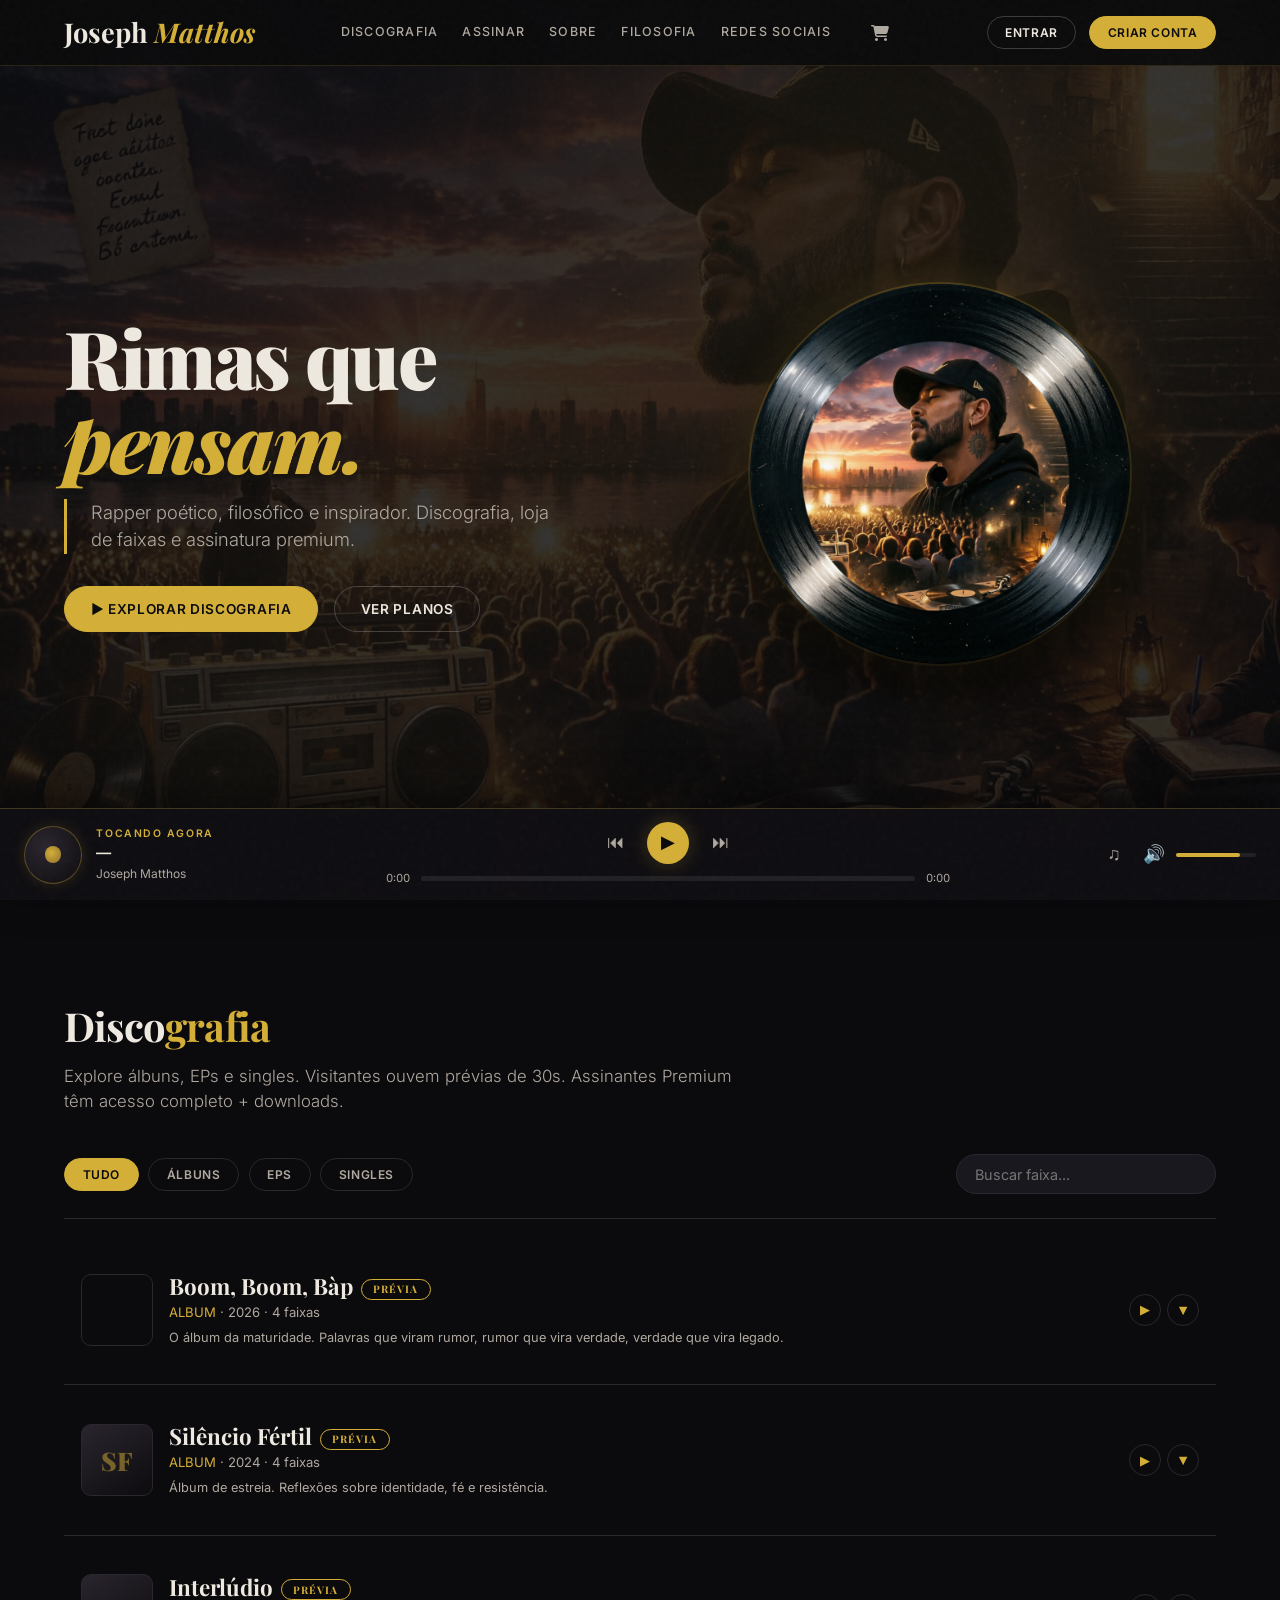
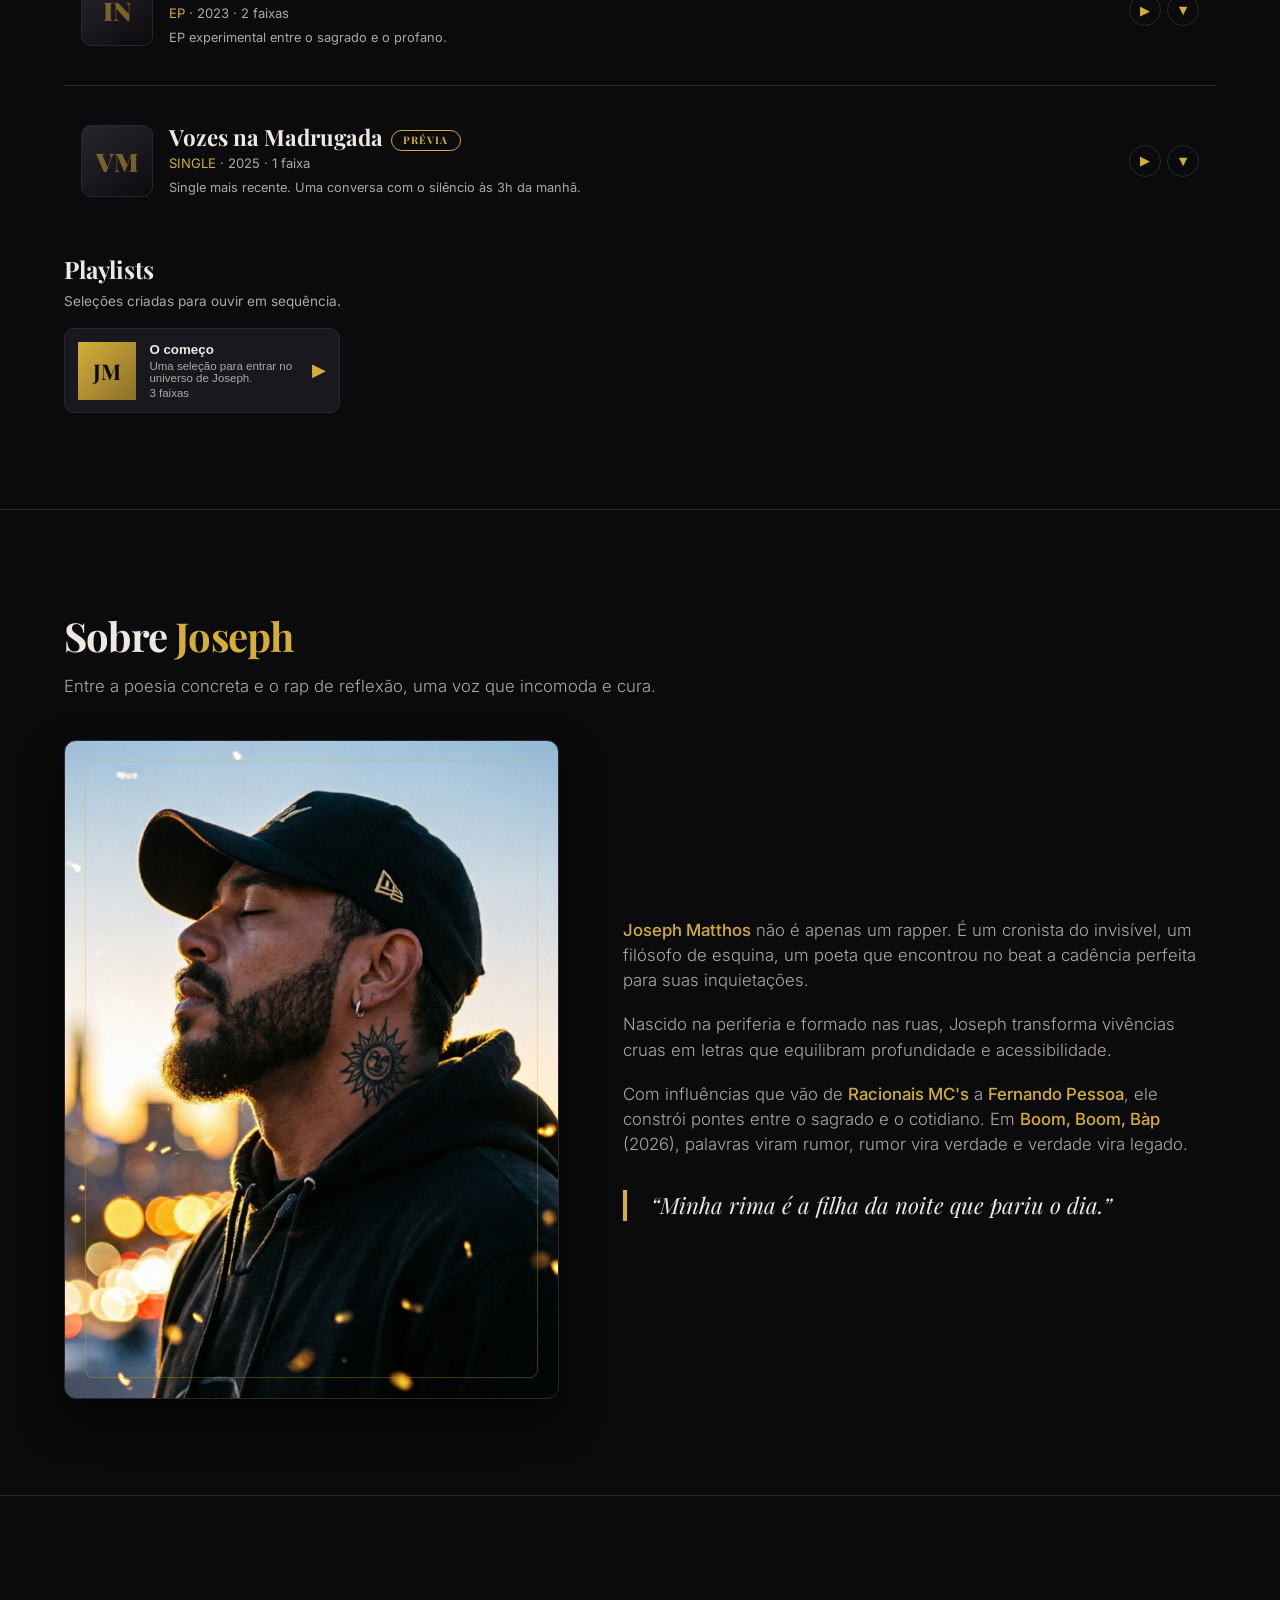
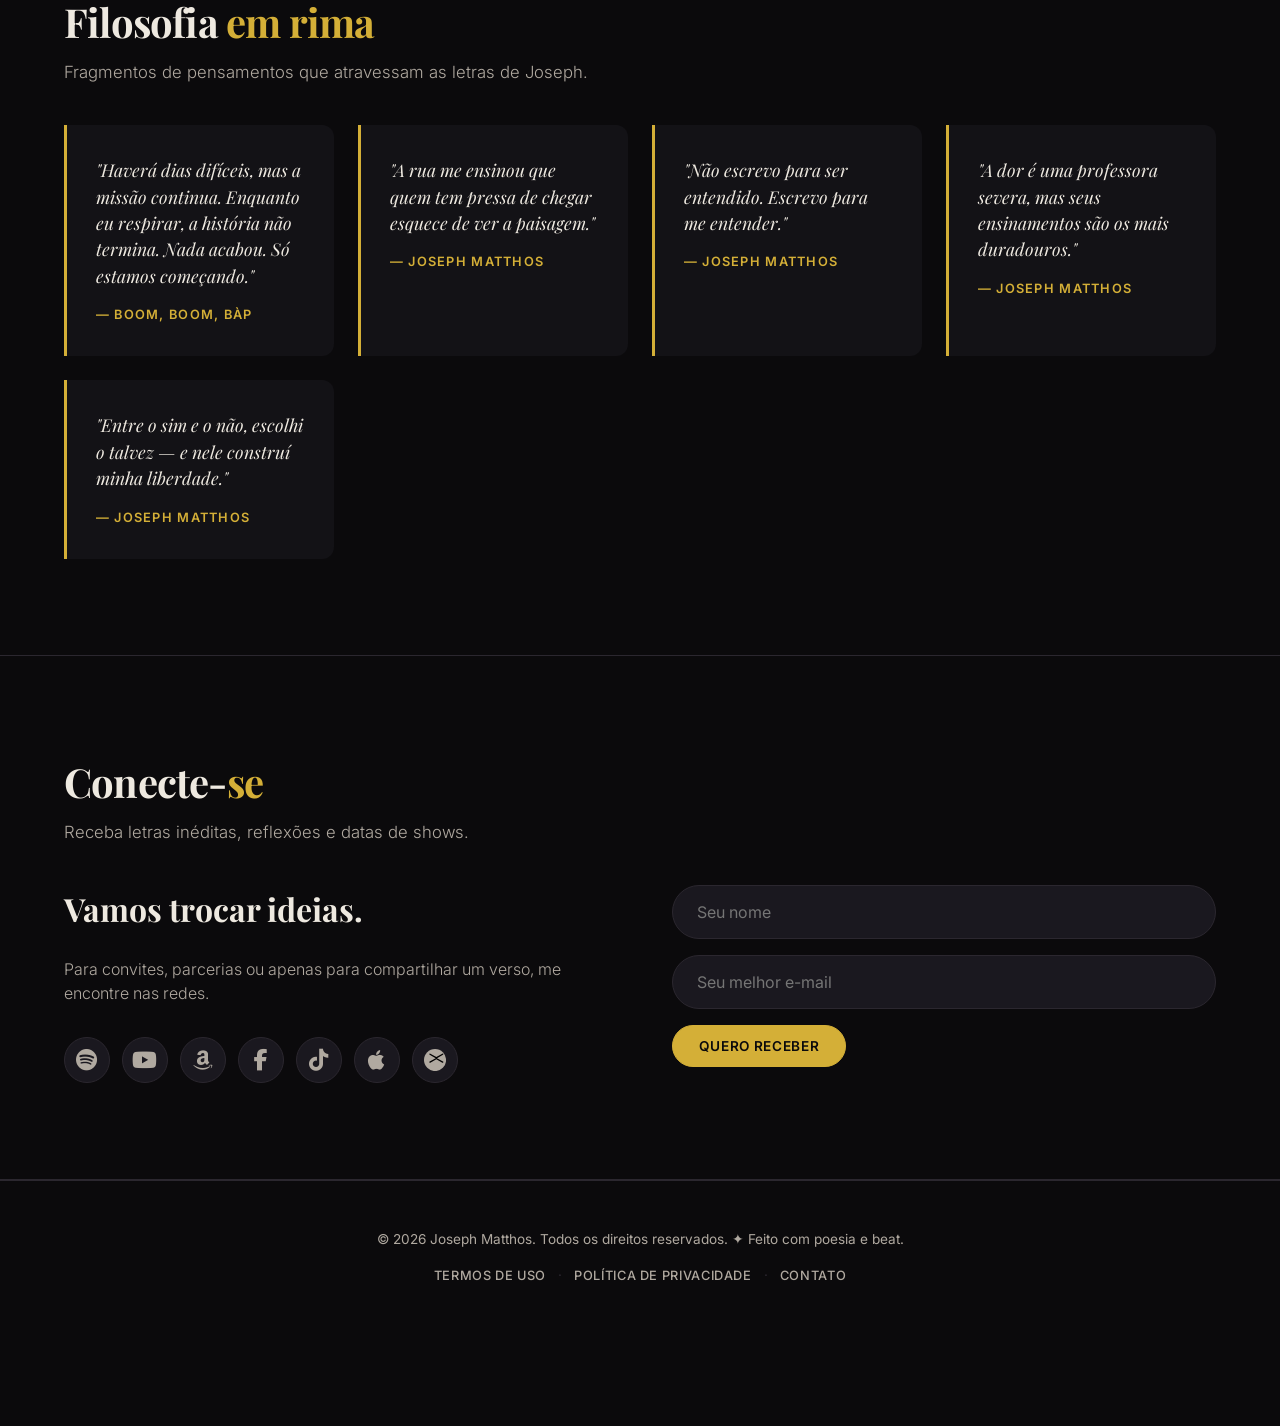
==== commit 4d8b74e0: "Adicionar playlists e letras sincronizadas" ====
--- a/index.html
+++ b/index.html
@@ -103,6 +103,10 @@
       </div>
 
       <div id="discographyContainer"></div>
+      <div class="playlists-panel" id="playlistsPanel" aria-labelledby="playlistsTitle">
+        <div class="playlists-heading"><div><h3 id="playlistsTitle">Playlists</h3><p>Seleções criadas para ouvir em sequência.</p></div></div>
+        <div class="playlists-grid" id="playlistsGrid"></div>
+      </div>
     </div>
   </section>
 
@@ -180,6 +184,7 @@
     </div>
     <div class="player-right">
       <button class="ctrl download-btn" id="downloadBtn" title="Baixar faixa (Premium)" aria-label="Baixar faixa">⬇</button>
+      <button class="ctrl" id="lyricsBtn" title="Abrir letras" aria-label="Abrir letras">♫</button>
       <div class="volume-wrap">
         <button class="ctrl" id="muteBtn" title="Mudo" aria-label="Ativar ou desativar som">🔊</button>
         <div class="volume-bar" id="volumeBar" role="slider" aria-label="Volume" aria-valuemin="0" aria-valuemax="100" aria-valuenow="80" tabindex="0"><div class="volume-fill" id="volumeFill"></div></div>
@@ -187,6 +192,11 @@
     </div>
   </div>
   <audio id="audio" preload="metadata"></audio>
+
+  <div class="lyrics-drawer" id="lyricsDrawer" aria-live="polite" aria-label="Letra sincronizada">
+    <div class="lyrics-drawer-head"><div><span class="now-label">LETRA</span><h2 id="lyricsTitle">Nenhuma faixa tocando</h2></div><button class="modal-close" id="closeLyrics" aria-label="Fechar letras">×</button></div>
+    <div id="lyricsContent" class="lyrics-content"><p class="lyrics-empty">Toque uma faixa com letra cadastrada.</p></div>
+  </div>
 
   <!-- MODAIS -->
   <div class="modal-overlay" id="loginModal" role="dialog" aria-modal="true" aria-labelledby="loginTitle">
@@ -405,7 +415,7 @@
         </div>
         <div class="admin-card">
           <h3>Imagem de fundo do site</h3>
-          <div class="form-group"><label>URL da imagem</label><input type="text" data-content="branding.bgImage" placeholder="https://... ou assets/img/..."></div>
+            <div class="form-group"><label>URL da imagem</label><input type="text" data-content="branding.bgImage" placeholder="Padrão: assets/img/tema.png"></div>
           <div class="upload-zone" onclick="document.getElementById('bgUpload').click()" role="button" tabindex="0">📁 Ou clique para enviar arquivo</div>
           <input type="file" id="bgUpload" accept="image/*" style="display:none;">
           <div class="admin-img-preview" id="bgPreview">Sem imagem</div>
@@ -429,7 +439,7 @@
         </div>
         <div class="admin-card">
           <h3>Imagem do vinil (opcional)</h3>
-          <div class="form-group"><label>URL da imagem</label><input type="text" data-content="hero.vinylImage" placeholder="Deixe vazio para o vinil padrão"></div>
+          <div class="form-group"><label>URL da imagem</label><input type="text" data-content="hero.vinylImage" placeholder="Padrão: assets/img/vinil.png"></div>
           <div class="upload-zone" onclick="document.getElementById('vinylUpload').click()">📁 Ou enviar arquivo</div>
           <input type="file" id="vinylUpload" accept="image/*" style="display:none;">
           <div class="admin-img-preview" id="vinylPreview">Sem imagem</div>
@@ -446,7 +456,7 @@
         </div>
         <div class="admin-card">
           <h3>Imagem da seção Sobre</h3>
-          <div class="form-group"><label>URL da imagem</label><input type="text" data-content="sobre.image"></div>
+          <div class="form-group"><label>URL da imagem</label><input type="text" data-content="sobre.image" placeholder="Padrão: assets/img/josephmatthos.png"></div>
           <div class="upload-zone" onclick="document.getElementById('sobreUpload').click()">📁 Ou enviar arquivo</div>
           <input type="file" id="sobreUpload" accept="image/*" style="display:none;">
           <div class="admin-img-preview" id="sobrePreview">Sem imagem</div>
@@ -478,6 +488,12 @@
           <h3>Álbuns / EPs / Singles</h3>
           <div id="albumsEditor"></div>
           <button class="btn btn-primary btn-sm" id="addAlbumBtn" style="margin-top:1rem;">+ Adicionar álbum/EP/single</button>
+        </div>
+        <div class="admin-card">
+          <h3>Playlists</h3>
+          <p class="hint">Use referências no formato <code>id-do-album:índice-da-faixa</code>, separadas por vírgula.</p>
+          <div id="playlistsEditor"></div>
+          <button class="btn btn-outline btn-sm" id="addPlaylistBtn" style="margin-top:1rem;">+ Criar playlist</button>
         </div>
       </div>
 
--- a/css/style.css
+++ b/css/style.css
@@ -1427,6 +1427,29 @@
 }
 nav .nav-cart.pop { animation: navCartPop 0.35s ease; }
 
+.playlists-panel { margin-top: 2.5rem; }
+.playlists-heading h3 { font-family: var(--font-serif); font-size: 1.5rem; }
+.playlists-heading p { color: var(--text-dim); font-size: 0.85rem; margin-top: 0.25rem; }
+.playlists-grid { display: grid; grid-template-columns: repeat(auto-fill, minmax(240px, 1fr)); gap: 1rem; margin-top: 1rem; }
+.playlist-card { display: flex; align-items: center; gap: 0.85rem; width: 100%; padding: 0.8rem; color: var(--text); text-align: left; background: var(--card); border: 1px solid var(--border); border-radius: 10px; cursor: pointer; transition: 0.2s; }
+.playlist-card:hover { border-color: var(--accent); transform: translateY(-2px); }
+.playlist-cover { display: grid; place-items: center; flex: 0 0 58px; width: 58px; height: 58px; background: linear-gradient(135deg, var(--accent), var(--accent-dark)); color: var(--bg); font-family: var(--font-serif); font-size: 1.35rem; font-weight: 700; }
+.playlist-info { display: flex; flex-direction: column; gap: 0.2rem; min-width: 0; }
+.playlist-info strong { overflow: hidden; text-overflow: ellipsis; white-space: nowrap; }
+.playlist-info small, .playlist-info em { color: var(--text-dim); font-size: 0.72rem; font-style: normal; }
+.playlist-play { margin-left: auto; color: var(--accent); font-size: 1.1rem; }
+.album-actions { display: flex; align-items: center; gap: 0.35rem; margin-left: auto; }
+.album-play, .album-toggle { display: grid; place-items: center; width: 32px; height: 32px; color: var(--accent); background: transparent; border: 1px solid var(--border); border-radius: 50%; cursor: pointer; }
+.album-play:hover, .album-toggle:hover { border-color: var(--accent); background: var(--accent-glow); }
+.lyrics-drawer { position: fixed; right: 1rem; bottom: calc(var(--player-h) + 1rem); z-index: 550; width: min(420px, calc(100vw - 2rem)); max-height: min(70vh, 560px); padding: 1.25rem; overflow: hidden; background: rgba(19,18,22,0.97); border: 1px solid var(--border); border-radius: 14px; box-shadow: 0 20px 60px rgba(0,0,0,0.55); opacity: 0; pointer-events: none; transform: translateY(1rem); transition: 0.25s; }
+.lyrics-drawer.open { opacity: 1; pointer-events: auto; transform: translateY(0); }
+.lyrics-drawer-head { display: flex; align-items: flex-start; justify-content: space-between; gap: 1rem; padding-bottom: 0.8rem; border-bottom: 1px solid var(--border); }
+.lyrics-drawer-head h2 { margin-top: 0.2rem; font-family: var(--font-serif); font-size: 1.25rem; }
+.lyrics-content { max-height: 470px; padding: 1rem 0; overflow-y: auto; }
+.lyric-line { display: block; width: 100%; padding: 0.45rem 0; color: var(--text-dim); font: inherit; font-size: 1rem; line-height: 1.45; text-align: left; background: none; border: 0; cursor: pointer; transition: color 0.2s, transform 0.2s; }
+.lyric-line:hover, .lyric-line.active { color: var(--accent); transform: translateX(4px); }
+.lyrics-empty { padding: 1.5rem 0; color: var(--text-dim); font-size: 0.85rem; text-align: center; }
+
 @media (max-width: 600px) {
   nav .nav-cart { padding: 0.4rem 0.6rem; }
   nav .nav-cart i { font-size: 0.95rem; }
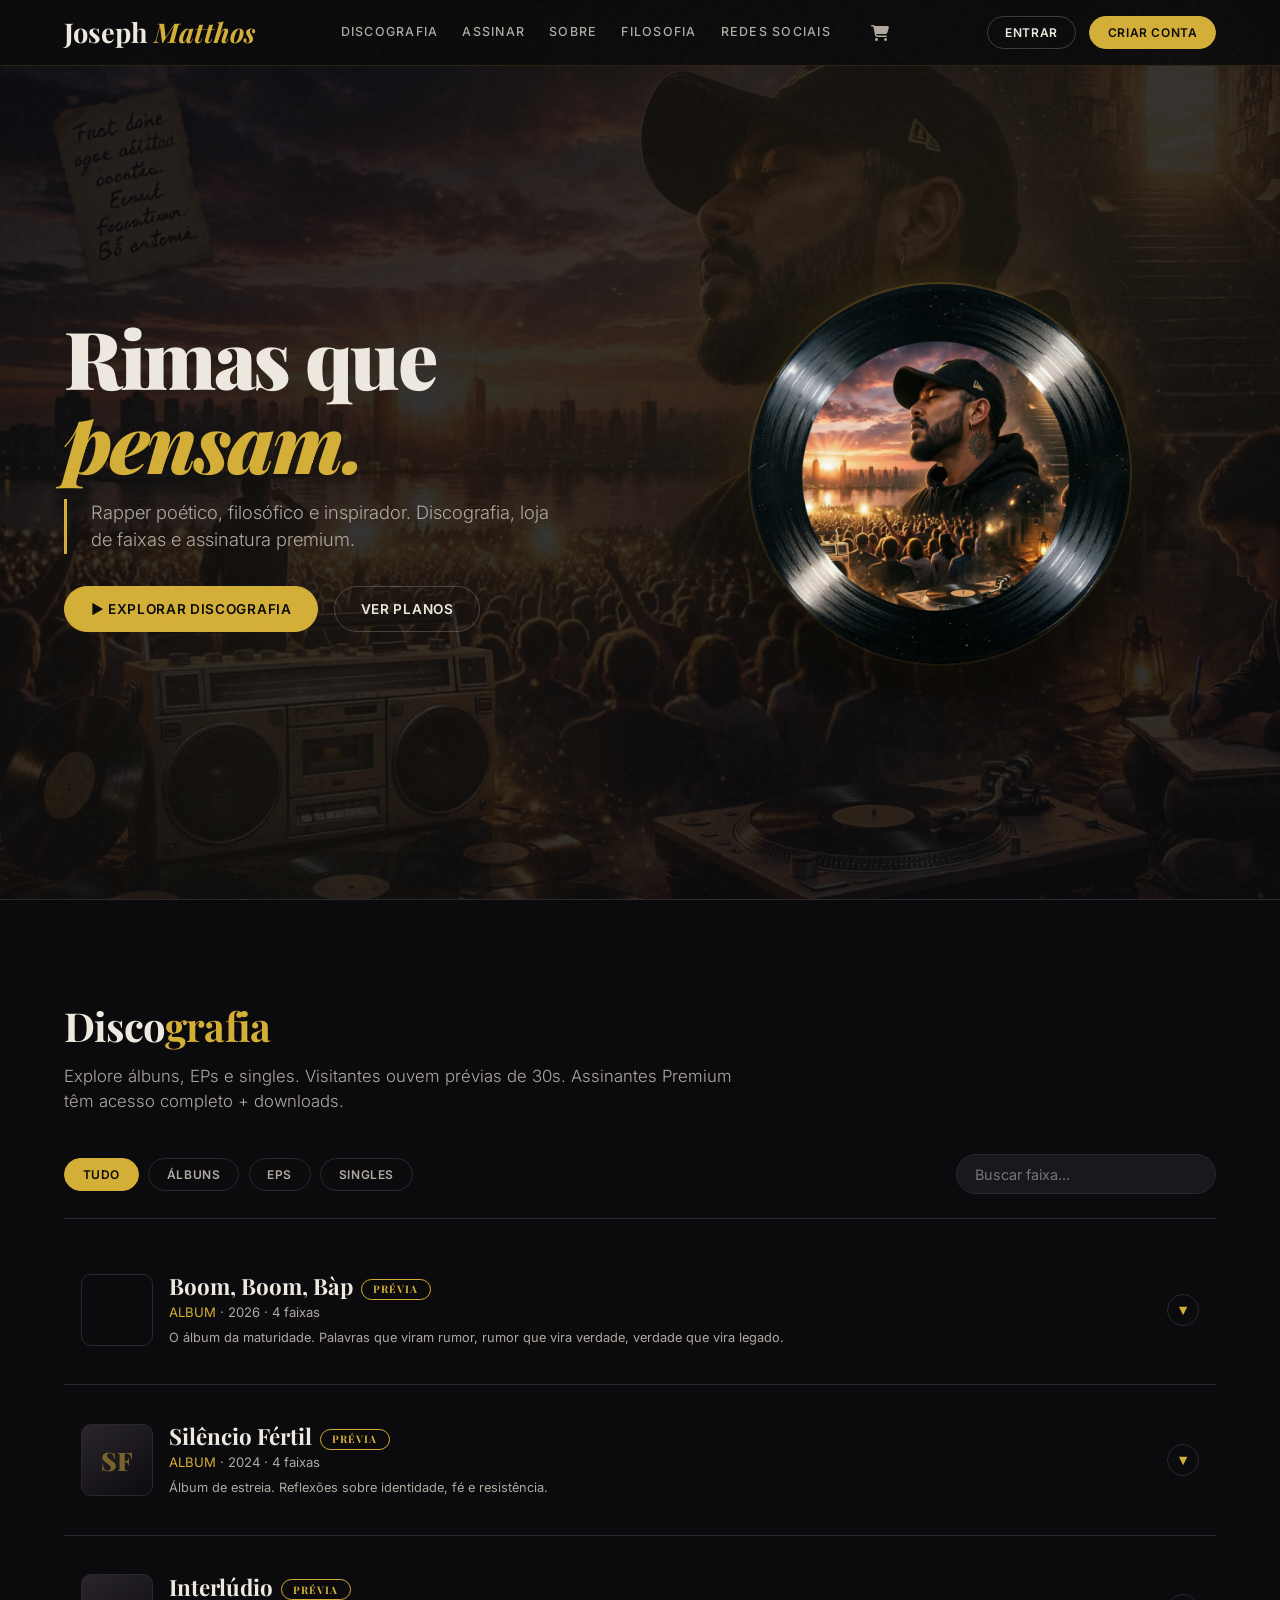
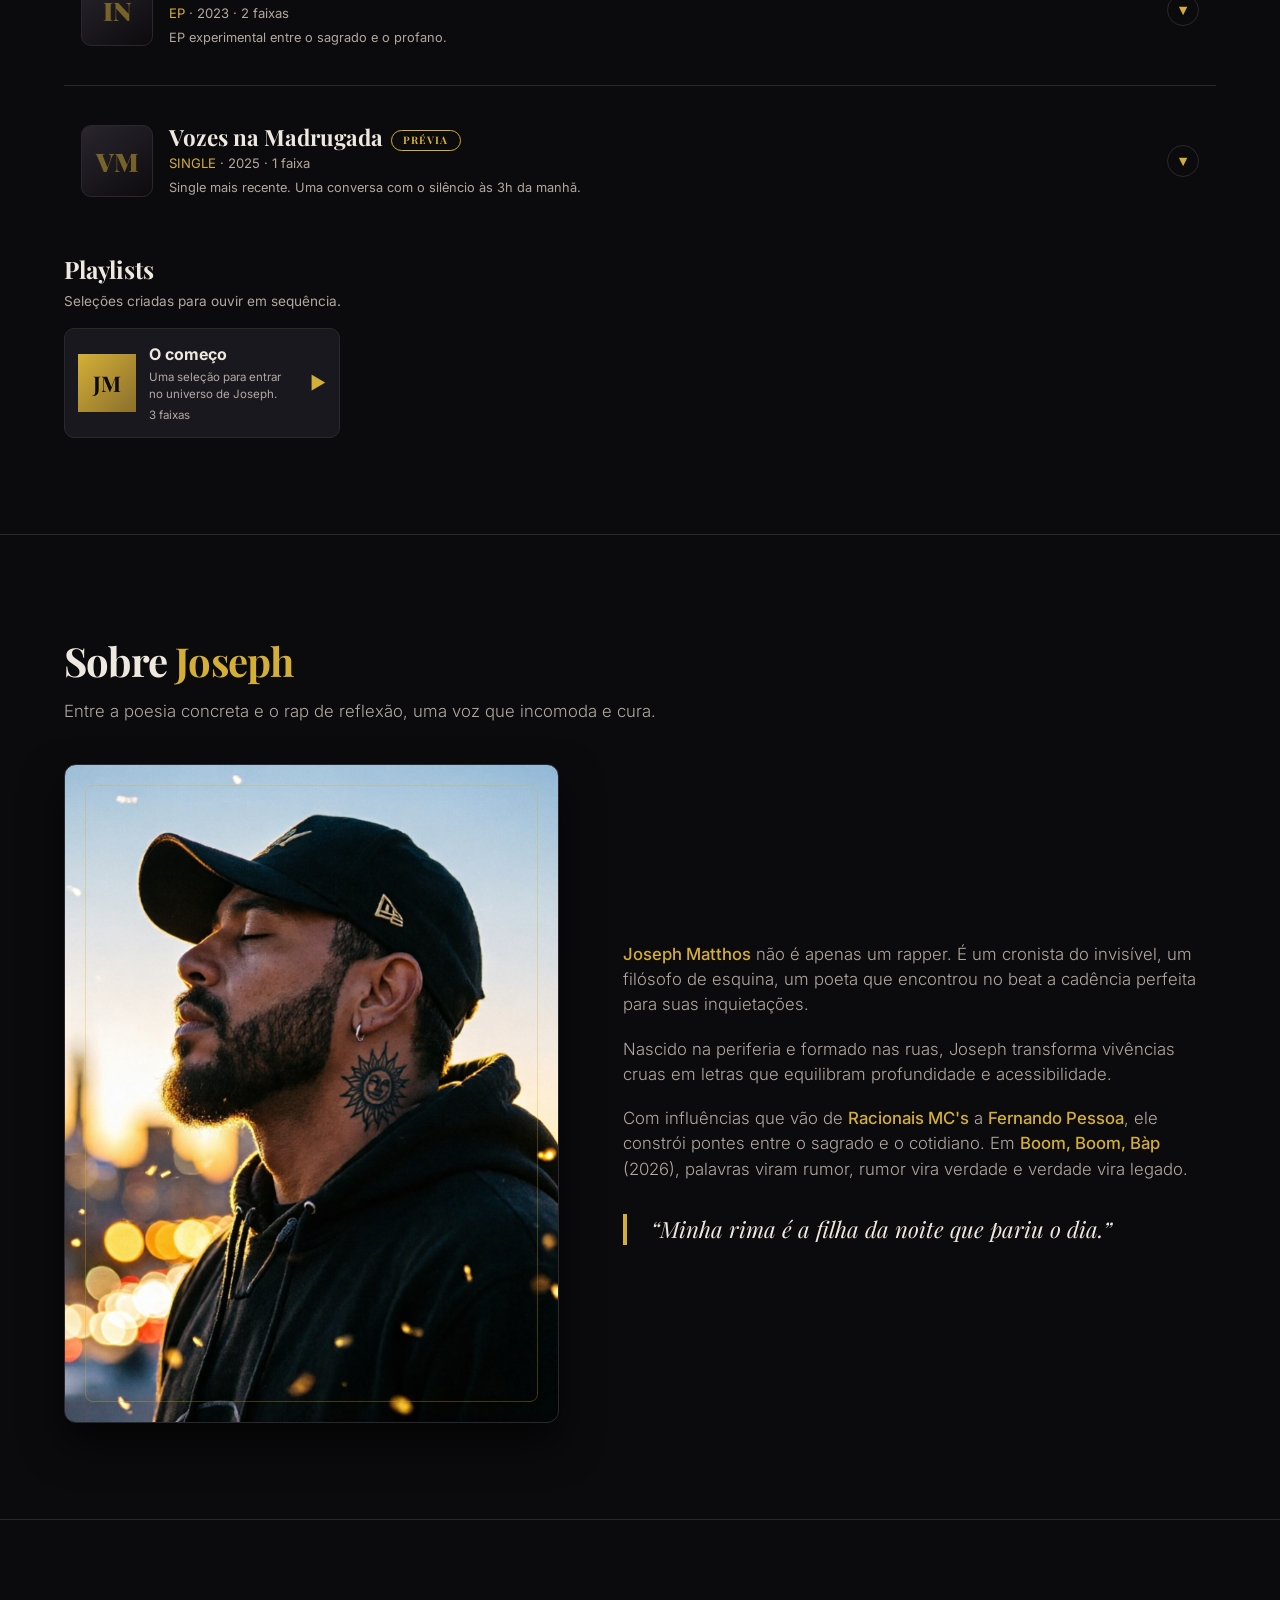
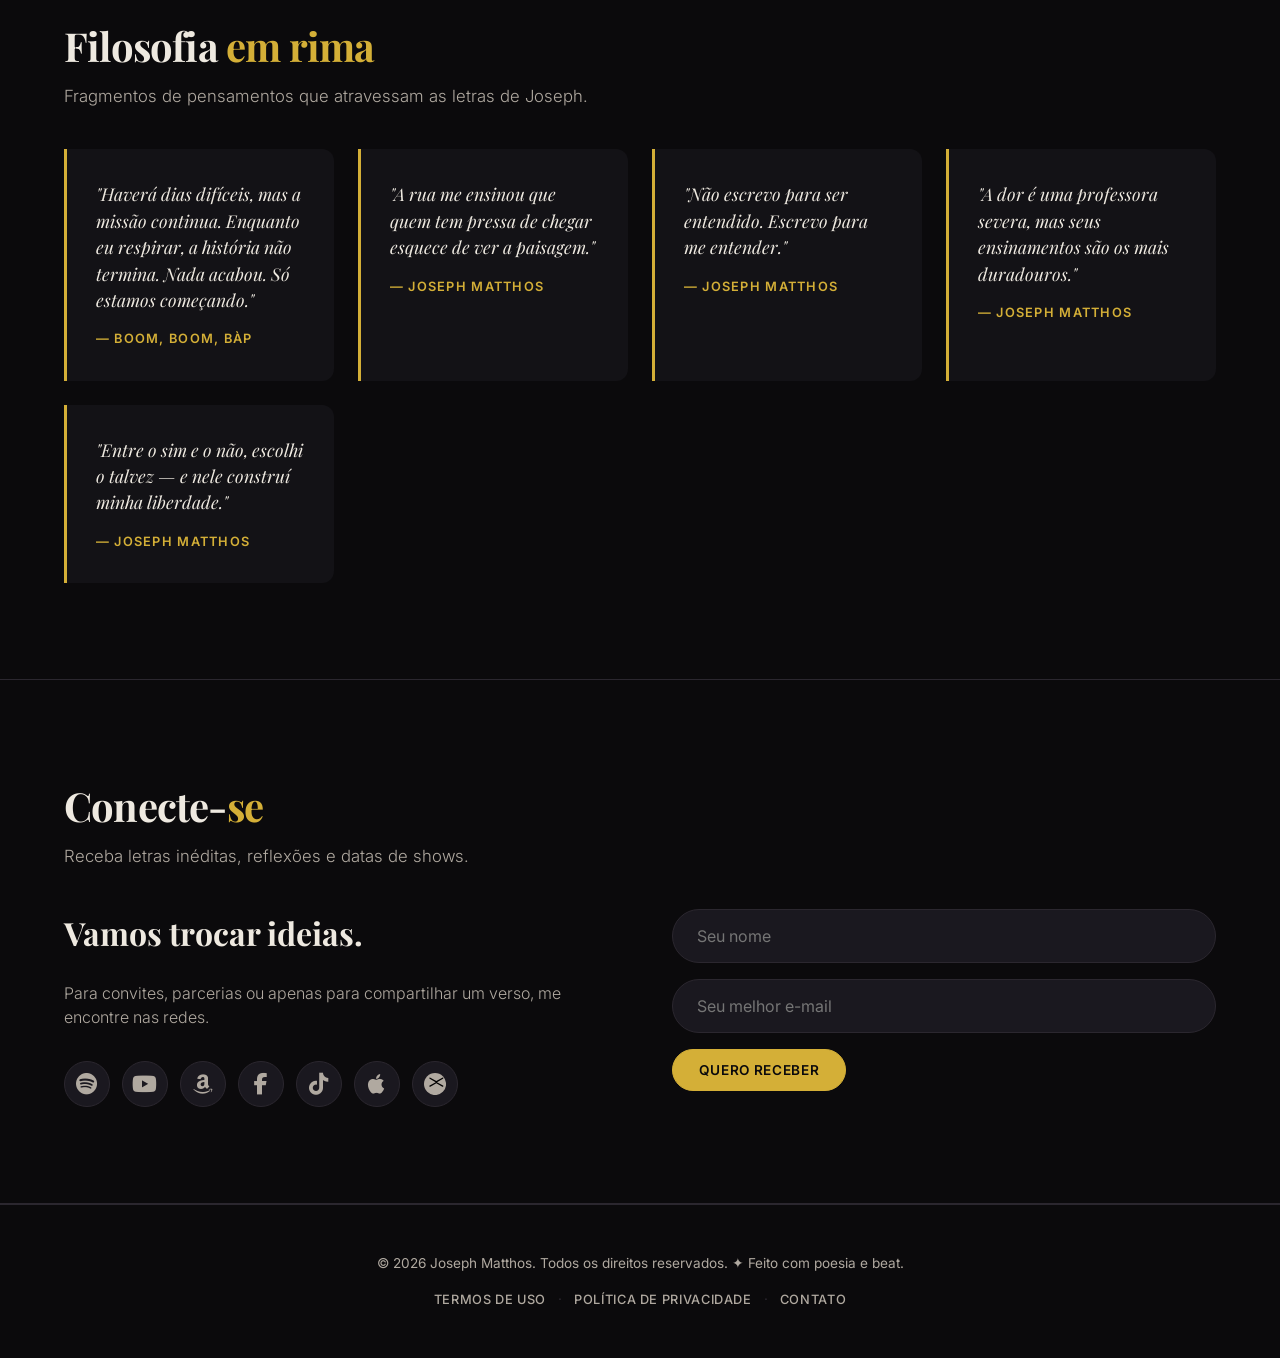
==== commit 8f61cb18: "Corrigir atraso e aviso repetido da previa" ====
--- a/index.html
+++ b/index.html
@@ -191,11 +191,39 @@
       </div>
     </div>
   </div>
-  <audio id="audio" preload="metadata"></audio>
+  <audio id="audio" preload="auto"></audio>
 
   <div class="lyrics-drawer" id="lyricsDrawer" aria-live="polite" aria-label="Letra sincronizada">
     <div class="lyrics-drawer-head"><div><span class="now-label">LETRA</span><h2 id="lyricsTitle">Nenhuma faixa tocando</h2></div><button class="modal-close" id="closeLyrics" aria-label="Fechar letras">×</button></div>
     <div id="lyricsContent" class="lyrics-content"><p class="lyrics-empty">Toque uma faixa com letra cadastrada.</p></div>
+  </div>
+
+  <div class="modal-overlay player-modal-overlay" id="expandedPlayerModal" role="dialog" aria-modal="true" aria-labelledby="expandedPlayerTitle">
+    <div class="expanded-player">
+      <button class="modal-close" id="closeExpandedPlayer" aria-label="Fechar player">×</button>
+      <div class="expanded-player-main">
+        <div class="expanded-player-cover" id="expandedPlayerCover"></div>
+        <div class="expanded-player-meta">
+          <span class="now-label">TOCANDO AGORA <span class="preview-badge" id="expandedPreviewBadge">PRÉVIA</span></span>
+          <h2 id="expandedPlayerTitle">Nenhuma faixa selecionada</h2>
+          <p id="expandedPlayerAlbum">Joseph Matthos</p>
+          <div class="expanded-player-actions" id="expandedPlayerActions"></div>
+        </div>
+      </div>
+      <div class="expanded-controls">
+        <button class="ctrl" id="expandedPrevBtn" title="Faixa anterior" aria-label="Faixa anterior">⏮</button>
+        <button class="ctrl ctrl-play" id="expandedPlayBtn" title="Reproduzir ou pausar" aria-label="Reproduzir ou pausar">▶</button>
+        <button class="ctrl" id="expandedNextBtn" title="Próxima faixa" aria-label="Próxima faixa">⏭</button>
+        <button class="ctrl" id="expandedMuteBtn" title="Ativar ou desativar som" aria-label="Ativar ou desativar som">🔊</button>
+        <button class="ctrl" id="expandedDownloadBtn" title="Baixar faixa" aria-label="Baixar faixa">⬇</button>
+      </div>
+      <div class="expanded-progress">
+        <span id="expandedCurrentTime">0:00</span>
+        <div class="progress-bar" id="expandedProgressBar" role="slider" aria-label="Progresso da faixa ampliado" aria-valuemin="0" aria-valuemax="100" aria-valuenow="0" tabindex="0"><div class="progress-fill" id="expandedProgressFill"></div></div>
+        <span id="expandedDuration">0:00</span>
+      </div>
+      <div class="expanded-lyrics" id="expandedLyricsContent"><p class="lyrics-empty">Cadastre uma letra sincronizada para esta faixa.</p></div>
+    </div>
   </div>
 
   <!-- MODAIS -->
--- a/css/style.css
+++ b/css/style.css
@@ -38,8 +38,11 @@
   line-height: 1.5;
   scroll-behavior: smooth;
   overflow-x: hidden;
-  padding-bottom: var(--player-h);
-}
+  padding-bottom: 0;
+}
+
+/* A reprodução acontece no player ampliado; não exibir a barra fixa inferior. */
+.player { display: none; }
 
 @media (prefers-reduced-motion: reduce) {
   *, *::before, *::after {
@@ -1438,6 +1441,10 @@
 .playlist-info strong { overflow: hidden; text-overflow: ellipsis; white-space: nowrap; }
 .playlist-info small, .playlist-info em { color: var(--text-dim); font-size: 0.72rem; font-style: normal; }
 .playlist-play { margin-left: auto; color: var(--accent); font-size: 1.1rem; }
+.playlist-track-row { display: flex; align-items: center; justify-content: space-between; gap: 0.5rem; padding: 0.45rem 0; border-bottom: 1px solid var(--border); color: var(--text-dim); font-size: 0.8rem; }
+.playlist-track-row:last-child { border-bottom: 0; }
+.playlist-track-row { display: flex; align-items: center; justify-content: space-between; gap: 0.5rem; padding: 0.45rem 0; border-bottom: 1px solid var(--border); color: var(--text-dim); font-size: 0.8rem; }
+.playlist-track-row:last-child { border-bottom: 0; }
 .album-actions { display: flex; align-items: center; gap: 0.35rem; margin-left: auto; }
 .album-play, .album-toggle { display: grid; place-items: center; width: 32px; height: 32px; color: var(--accent); background: transparent; border: 1px solid var(--border); border-radius: 50%; cursor: pointer; }
 .album-play:hover, .album-toggle:hover { border-color: var(--accent); background: var(--accent-glow); }
@@ -1449,6 +1456,28 @@
 .lyric-line { display: block; width: 100%; padding: 0.45rem 0; color: var(--text-dim); font: inherit; font-size: 1rem; line-height: 1.45; text-align: left; background: none; border: 0; cursor: pointer; transition: color 0.2s, transform 0.2s; }
 .lyric-line:hover, .lyric-line.active { color: var(--accent); transform: translateX(4px); }
 .lyrics-empty { padding: 1.5rem 0; color: var(--text-dim); font-size: 0.85rem; text-align: center; }
+.player-modal-overlay { z-index: 700; }
+.expanded-player { position: relative; width: min(920px, 100%); max-height: 92vh; padding: clamp(1.25rem, 4vw, 3rem); overflow-y: auto; background: var(--bg-elev); border: 1px solid var(--border); border-radius: 18px; box-shadow: 0 30px 90px rgba(0,0,0,0.7); }
+.expanded-player-main { display: grid; grid-template-columns: minmax(220px, 320px) 1fr; align-items: center; gap: clamp(1.5rem, 5vw, 4rem); }
+.expanded-player-cover { display: grid; place-items: center; aspect-ratio: 1; color: var(--accent); background: linear-gradient(135deg, var(--card), var(--bg)); background-position: center; background-size: cover; border: 1px solid var(--border); border-radius: 12px; font-family: var(--font-serif); font-size: 4rem; font-weight: 700; box-shadow: 0 20px 50px rgba(0,0,0,0.35); }
+.expanded-player-meta h2 { margin: 0.45rem 0; font-family: var(--font-serif); font-size: clamp(1.8rem, 4vw, 3.3rem); }
+.expanded-player-meta p { color: var(--text-dim); }
+.expanded-player-actions { display: flex; flex-wrap: wrap; align-items: center; gap: 0.55rem; margin-top: 1.5rem; }
+.expanded-access { color: var(--success); font-size: 0.85rem; }
+.expanded-controls { display: flex; justify-content: center; align-items: center; gap: 1.2rem; margin-top: 2rem; }
+.expanded-controls .ctrl-play { width: 56px; height: 56px; }
+.expanded-progress { display: grid; grid-template-columns: auto 1fr auto; align-items: center; gap: 0.75rem; margin-top: 1rem; color: var(--text-dim); font-size: 0.75rem; }
+.expanded-lyrics { max-height: 230px; margin-top: 1.5rem; padding: 1rem 1.25rem; overflow-y: auto; background: var(--card); border: 1px solid var(--border); border-radius: 10px; }
+.expanded-lyrics .lyric-line { font-size: 1.05rem; }
+@media (max-width: 700px) {
+  .expanded-player-main { grid-template-columns: 1fr; gap: 1.25rem; }
+  .expanded-player-cover { width: min(260px, 70vw); margin: 0 auto; }
+  .expanded-player-meta { text-align: center; }
+  .expanded-player-actions { justify-content: center; }
+}
+
+body { padding-bottom: 0; }
+.player { display: none !important; }
 
 @media (max-width: 600px) {
   nav .nav-cart { padding: 0.4rem 0.6rem; }
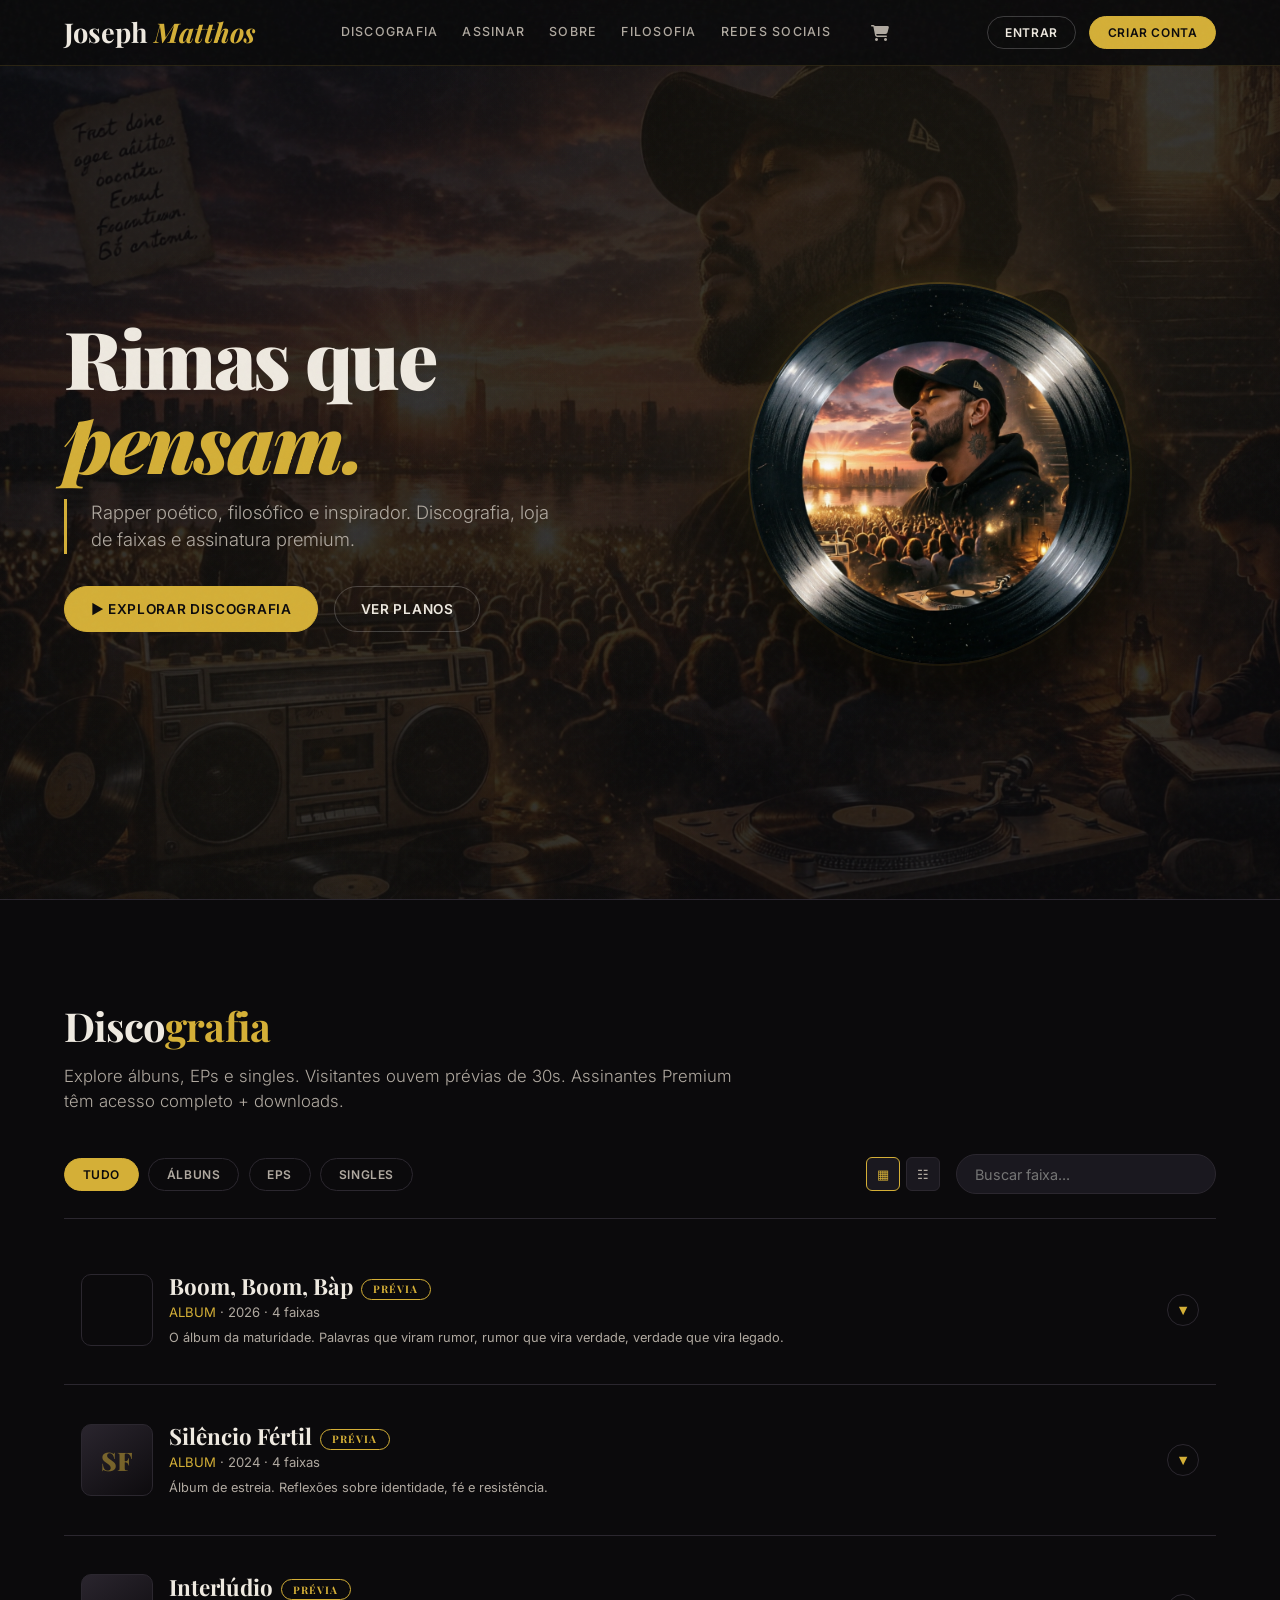
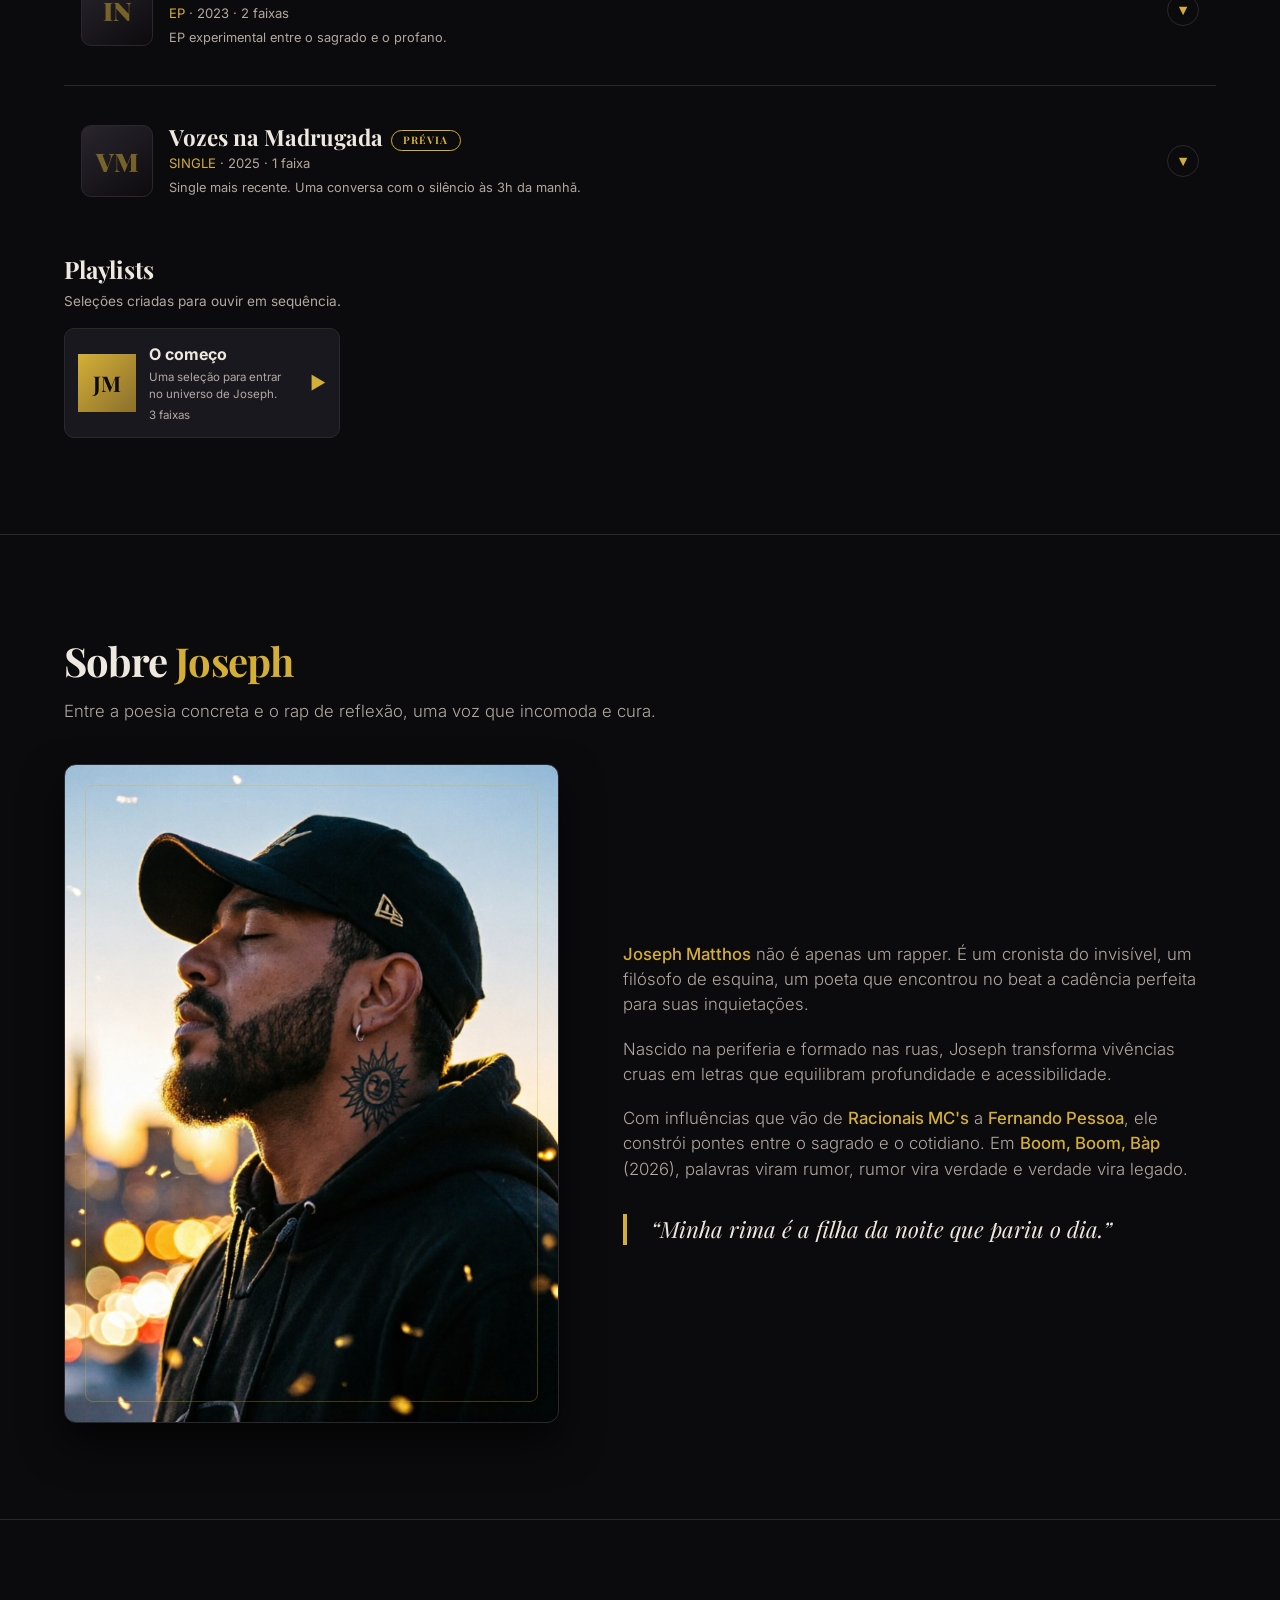
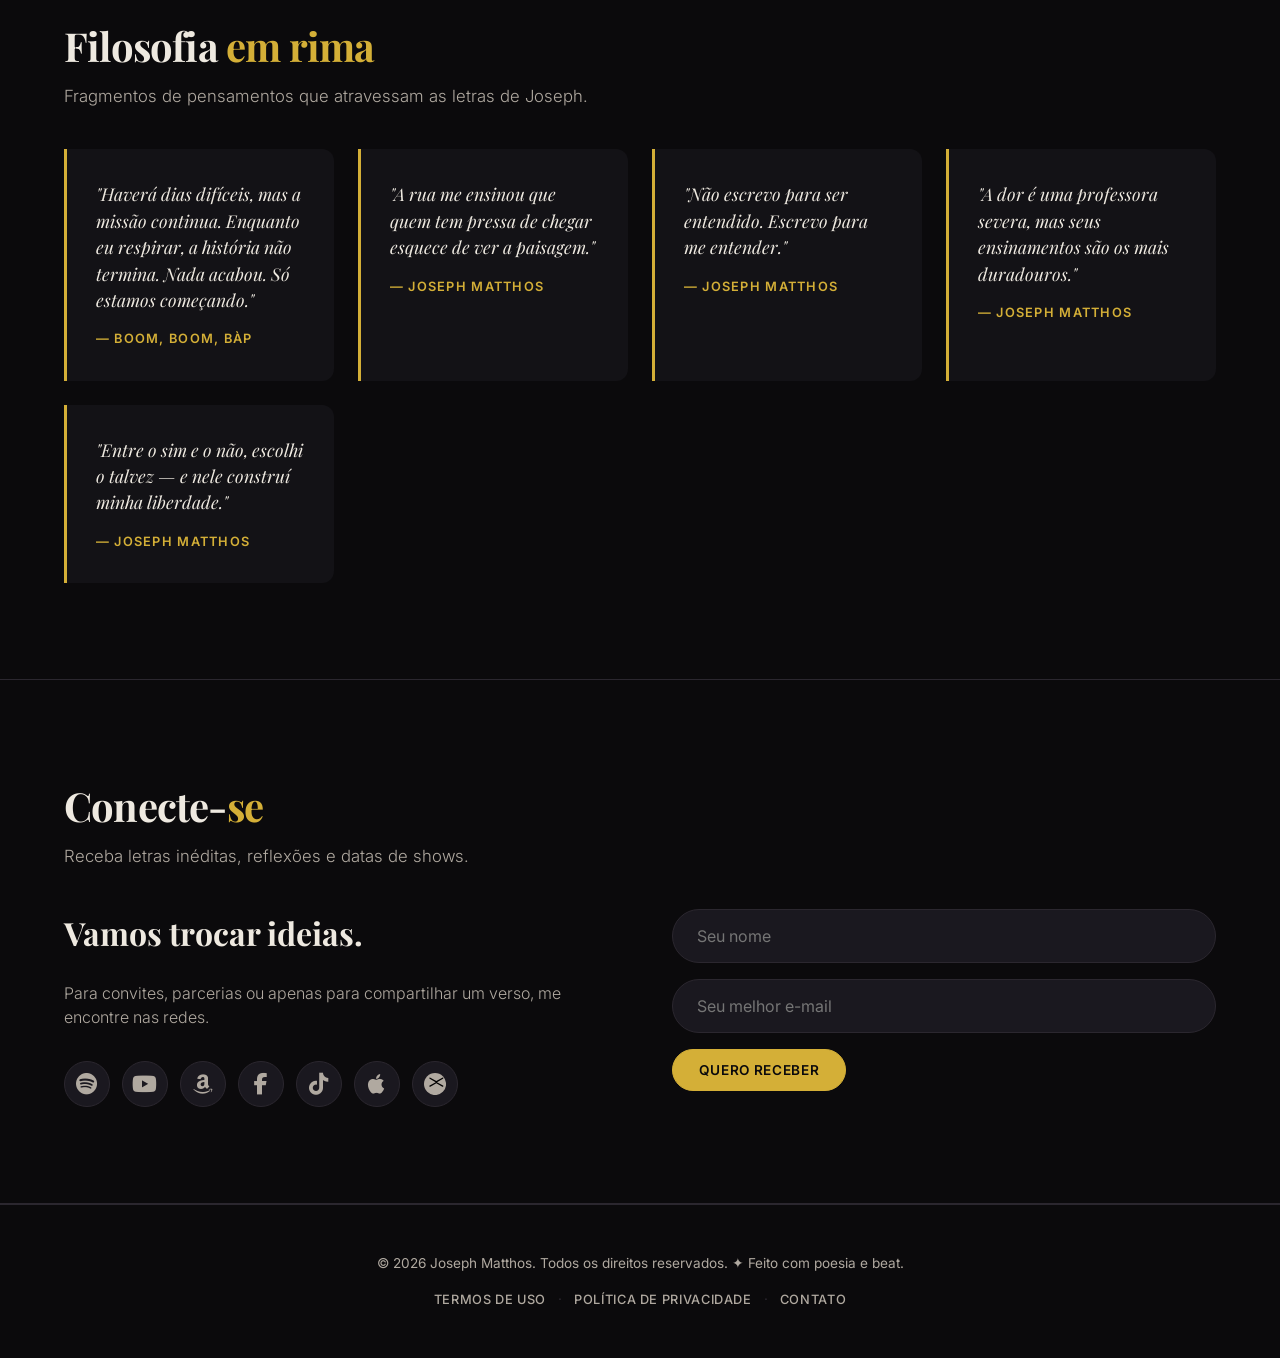
==== commit bf5e4ca4: "Adicionar aluguel ao carrinho e modos de exibicao" ====
--- a/index.html
+++ b/index.html
@@ -97,6 +97,10 @@
           <button class="filter-btn" data-filter="ep" aria-selected="false">EPs</button>
           <button class="filter-btn" data-filter="single" aria-selected="false">Singles</button>
         </div>
+        <div class="view-mode-buttons" role="group" aria-label="Modo de exibição">
+          <button class="view-mode-btn active" data-view-mode="cards" aria-label="Exibir músicas em cards" title="Cards">▦</button>
+          <button class="view-mode-btn" data-view-mode="list" aria-label="Exibir músicas em linhas" title="Linhas">☷</button>
+        </div>
         <div class="shop-search-wrap">
           <input type="search" id="shopSearch" class="shop-search" placeholder="Buscar faixa..." aria-label="Buscar faixa">
         </div>
--- a/css/style.css
+++ b/css/style.css
@@ -1443,6 +1443,30 @@
 .playlist-play { margin-left: auto; color: var(--accent); font-size: 1.1rem; }
 .playlist-track-row { display: flex; align-items: center; justify-content: space-between; gap: 0.5rem; padding: 0.45rem 0; border-bottom: 1px solid var(--border); color: var(--text-dim); font-size: 0.8rem; }
 .playlist-track-row:last-child { border-bottom: 0; }
+.album-empty { width: 100%; padding: 1rem; color: var(--text-dim); font-size: 0.85rem; text-align: center; }
+.track-actions { display: flex; align-items: center; gap: 0.35rem; }
+.track-action-icon { position: relative; display: inline-grid; place-items: center; width: 32px; height: 32px; padding: 0; color: var(--text); background: transparent; border: 1px solid var(--border); border-radius: 50%; cursor: pointer; font-size: 0.9rem; }
+.track-action-icon:hover { color: var(--accent); border-color: var(--accent); background: var(--accent-glow); }
+.track-action-icon::after { position: absolute; right: 0; bottom: calc(100% + 0.45rem); z-index: 20; width: max-content; max-width: 180px; padding: 0.35rem 0.5rem; color: var(--text); background: var(--bg-elev); border: 1px solid var(--border); border-radius: 5px; content: attr(data-tooltip); font-size: 0.65rem; opacity: 0; pointer-events: none; transform: translateY(3px); transition: 0.15s; }
+.track-action-icon:hover::after, .track-action-icon:focus-visible::after { opacity: 1; transform: translateY(0); }
+.track-action-icon.in-cart { color: var(--success); cursor: default; }
+.track-owned-label { color: var(--success); font-size: 0.75rem; }
+.view-mode-buttons { display: flex; gap: 0.35rem; margin-left: auto; }
+.view-mode-btn { display: grid; place-items: center; width: 34px; height: 34px; color: var(--text-dim); background: var(--card); border: 1px solid var(--border); border-radius: 6px; cursor: pointer; }
+.view-mode-btn.active, .view-mode-btn:hover { color: var(--accent); border-color: var(--accent); }
+.track-actions { justify-content: center; }
+#discographyContainer.view-list .discography-scroll { display: flex; flex-direction: column; gap: 0.5rem; }
+#discographyContainer.view-list .discography-track-card { display: grid; grid-template-columns: 56px 1fr auto; align-items: center; gap: 0.8rem; width: 100%; min-height: 72px; padding: 0.55rem 0.75rem; }
+#discographyContainer.view-list .discography-track-cover { width: 48px; height: 48px; }
+#discographyContainer.view-list .discography-track-body { display: grid; grid-template-columns: minmax(0, 1fr) auto; align-items: center; gap: 0.75rem; }
+#discographyContainer.view-list .discography-track-footer { justify-content: flex-end; gap: 0.75rem; }
+#discographyContainer.view-list .discography-track-price small { display: none; }
+@media (max-width: 600px) {
+  .view-mode-buttons { margin-left: 0; }
+  #discographyContainer.view-list .discography-track-card { grid-template-columns: 48px 1fr; }
+  #discographyContainer.view-list .discography-track-body { display: block; }
+  #discographyContainer.view-list .discography-track-footer { justify-content: space-between; margin-top: 0.35rem; }
+}
 .playlist-track-row { display: flex; align-items: center; justify-content: space-between; gap: 0.5rem; padding: 0.45rem 0; border-bottom: 1px solid var(--border); color: var(--text-dim); font-size: 0.8rem; }
 .playlist-track-row:last-child { border-bottom: 0; }
 .album-actions { display: flex; align-items: center; gap: 0.35rem; margin-left: auto; }
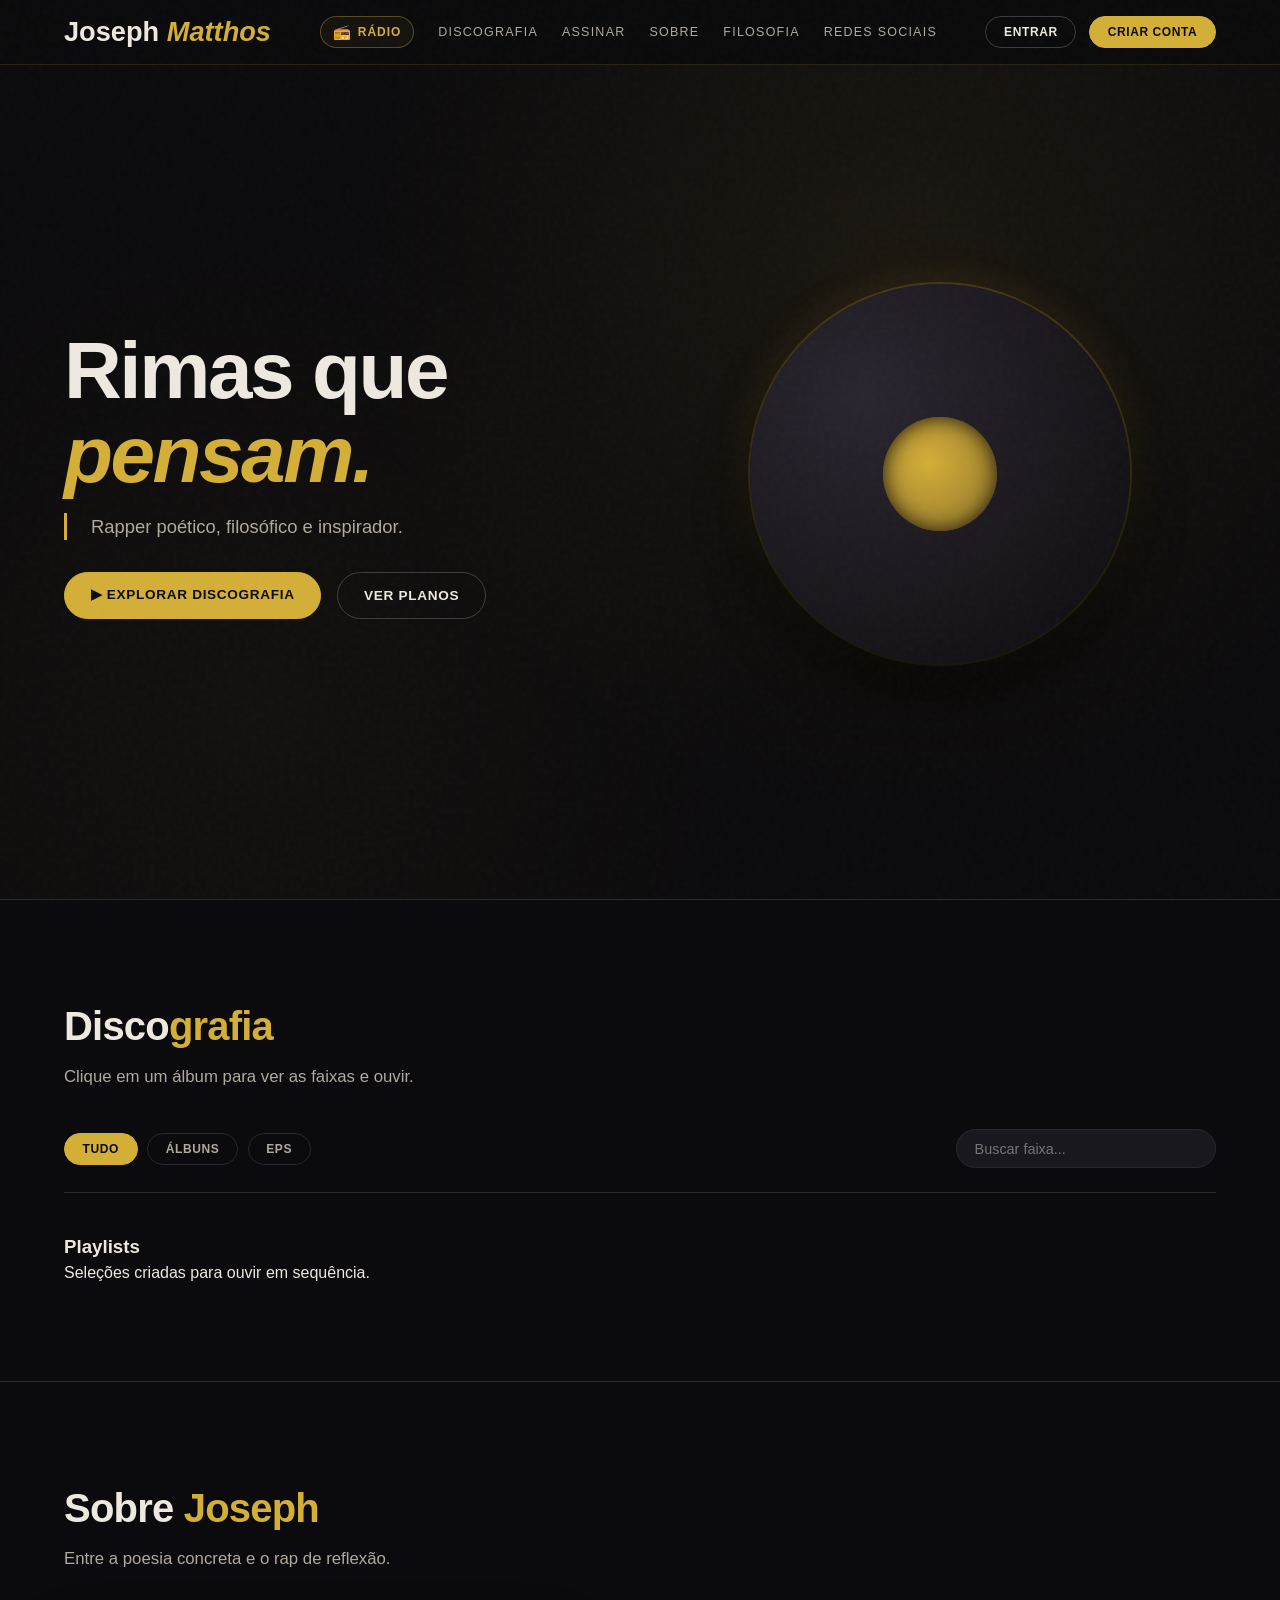
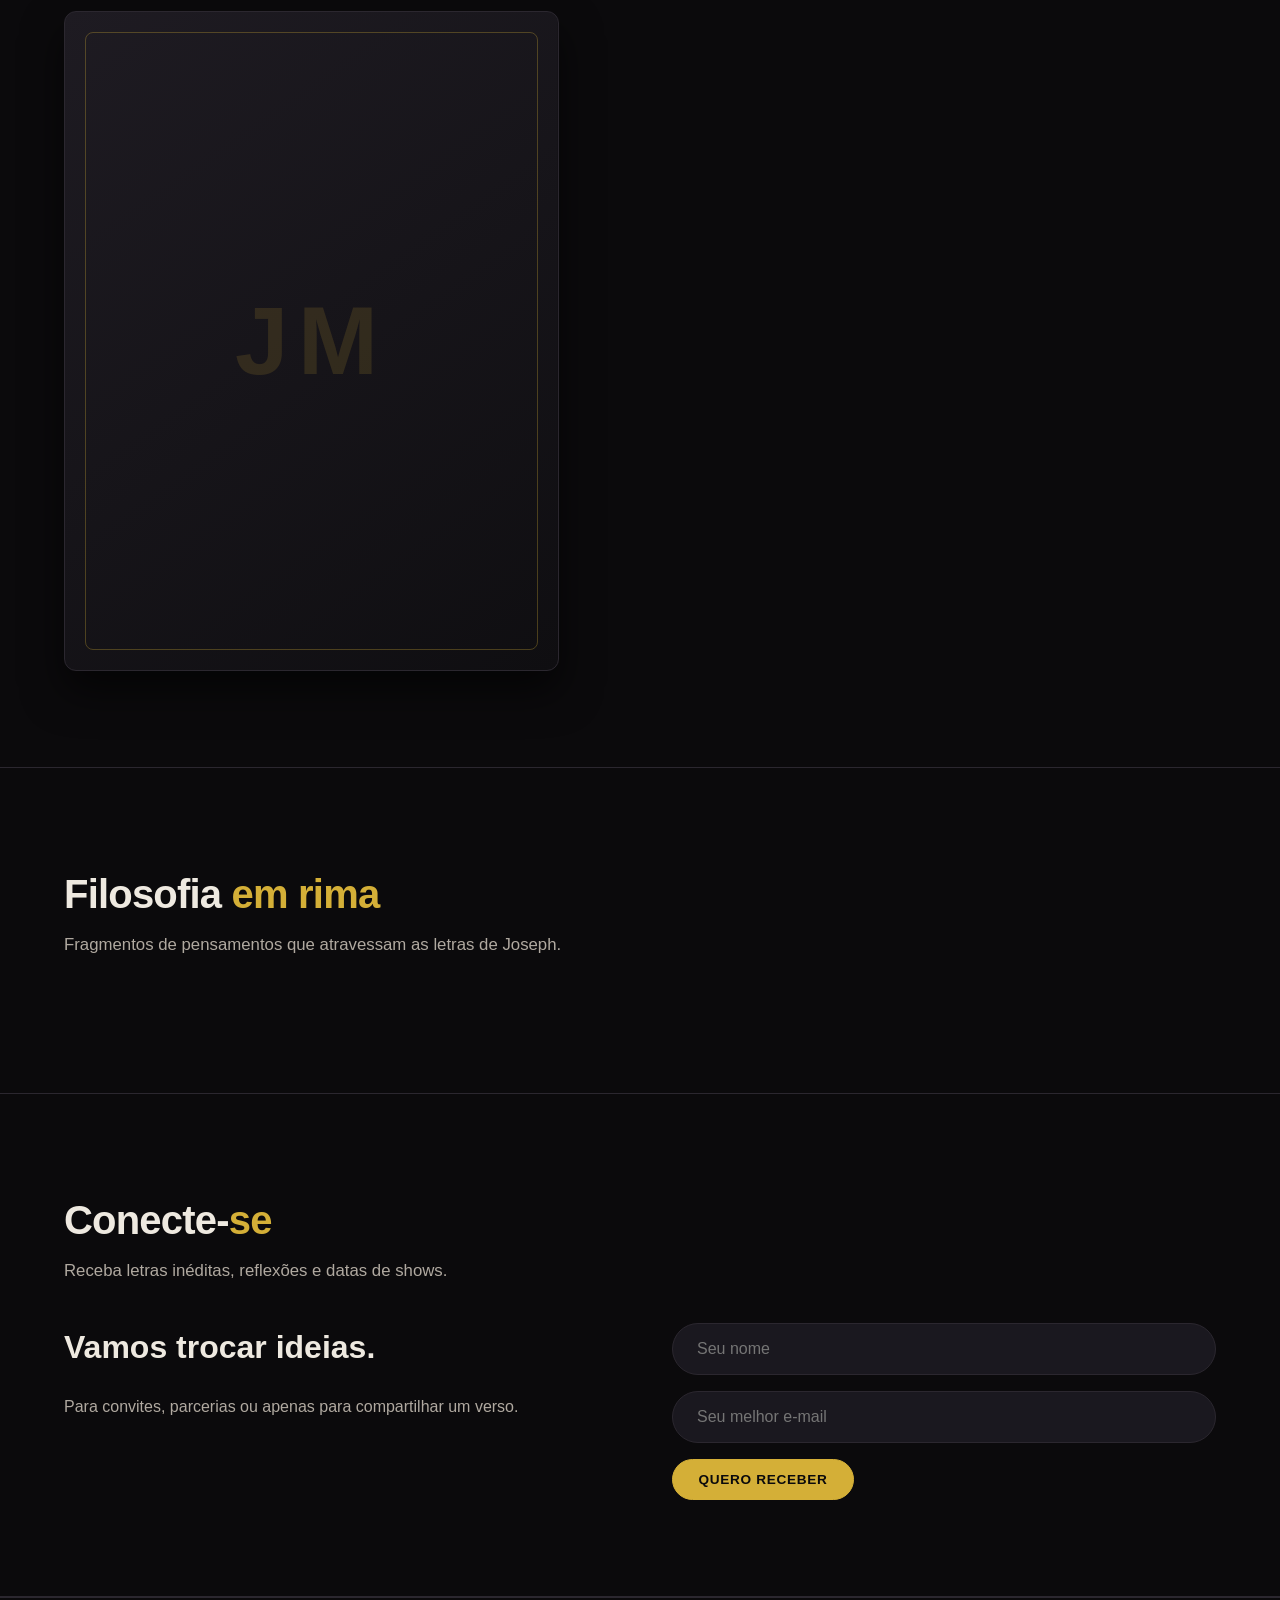
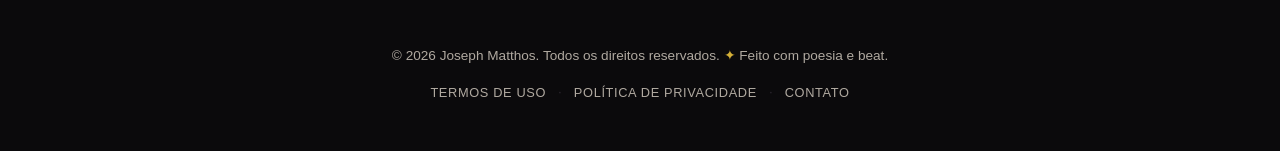
==== commit 26a0bb75: "Update index.html" ====
--- a/index.html
+++ b/index.html
@@ -4,27 +4,58 @@
 <meta charset="UTF-8">
 <meta name="viewport" content="width=device-width, initial-scale=1.0">
 <title>Joseph Matthos | Plataforma Oficial</title>
-<meta name="description" content="Joseph Matthos — Rapper poético, filosófico e inspirador. Discografia, prévias gratuitas e assinatura premium.">
+<meta name="description" content="Joseph Matthos — Rapper poético, filosófico e inspirador. Discografia, prévias gratuitas e aluguel de faixas.">
 <meta name="author" content="Joseph Matthos">
 <meta name="theme-color" content="#0b0a0c">
 <link rel="icon" href="data:image/svg+xml,%3Csvg xmlns='http://www.w3.org/2000/svg' viewBox='0 0 100 100'%3E%3Ctext y='.9em' font-size='90'%3E%F0%9F%8E%A4%3C/text%3E%3C/svg%3E">
+
+<!-- ============ Open Graph ============ -->
 <meta property="og:type" content="website">
 <meta property="og:title" content="Joseph Matthos | Plataforma Oficial">
 <meta property="og:description" content="Rimas que pensam. Discografia completa, prévias gratuitas.">
-<meta property="og:image" content="https://josephmatthos.vercel.app/assets/img/album-boom-boom-bap.jpg">
+<meta property="og:image" content="https://josephmatthos.vercel.app/assets/img/tema.webp">
+<meta property="og:image:alt" content="Banner de Joseph Matthos">
+<meta property="og:image:width" content="1200">
+<meta property="og:image:height" content="1200">
+<meta property="og:image:type" content="image/webp">
 <meta property="og:url" content="https://josephmatthos.vercel.app/">
 <meta property="og:locale" content="pt_BR">
+<meta property="og:site_name" content="Joseph Matthos">
+
+<!-- ============ Twitter Card ============ -->
 <meta name="twitter:card" content="summary_large_image">
+<meta name="twitter:title" content="Joseph Matthos | Plataforma Oficial">
+<meta name="twitter:description" content="Rimas que pensam. Discografia completa, prévias gratuitas.">
+<meta name="twitter:image" content="https://josephmatthos.vercel.app/assets/img/boomboombap.webp">
+
+<!-- ============ JSON-LD ============ -->
 <script type="application/ld+json">
-{"@context":"https://schema.org","@type":"MusicGroup","name":"Joseph Matthos","genre":["Rap","Hip Hop","Poesia"],"description":"Rapper poético, filosófico e inspirador.","url":"https://josephmatthos.vercel.app"}
+{"@context":"https://schema.org","@type":"MusicGroup","name":"Joseph Matthos","genre":["Rap","Hip Hop","Poesia"],"description":"Rapper poético, filosófico e inspirador.","url":"https://josephmatthos.vercel.app","image":"https://josephmatthos.vercel.app/assets/img/boomboombap.webp"}
 </script>
 
+<!-- ============ AdSense (apenas em produção) ============ -->
+<script>
+  (function () {
+    var host = location.hostname;
+    var isLocal = host === 'localhost' || host === '127.0.0.1' || host === '[::1]';
+    if (isLocal) return;
+    var s = document.createElement('script');
+    s.async = true;
+    s.src = 'https://pagead2.googlesyndication.com/pagead/js/adsbygoogle.js?client=ca-pub-7190208592008203';
+    s.crossOrigin = 'anonymous';
+    document.head.appendChild(s);
+  })();
+</script>
+
+<!-- ============ Fonts ============ -->
 <link rel="preconnect" href="https://fonts.googleapis.com">
 <link rel="preconnect" href="https://fonts.gstatic.com" crossorigin>
 <link href="https://fonts.googleapis.com/css2?family=Inter:opsz,wght@14..32,300..700&family=Playfair+Display:ital,wght@0,400..900;1,400..900&display=swap" rel="stylesheet">
 
+<!-- ============ Font Awesome ============ -->
 <link rel="stylesheet" href="https://cdnjs.cloudflare.com/ajax/libs/font-awesome/6.5.1/css/all.min.css" integrity="sha512-DTOQO9RWCH3ppGqcWaEA1BIZOC6xxalwEsw9c2QQeAIftl+Vegovlnee1c9QX4TctnWMn13TZye+giMm8e2LwA==" crossorigin="anonymous" referrerpolicy="no-referrer">
 
+<!-- ============ Estilo principal ============ -->
 <link rel="stylesheet" href="css/style.css">
 </head>
 <body>
@@ -43,15 +74,12 @@
     <div class="container header-inner">
       <a href="#" class="logo" id="siteLogo" aria-label="Página inicial">Joseph <span>Matthos</span></a>
       <nav aria-label="Navegação principal">
+        <a href="#" id="navRadioLink" class="nav-radio" aria-label="Abrir Rádio Joseph Matthos"><span class="nav-radio-icon" aria-hidden="true">📻</span><span class="nav-radio-text">Rádio</span></a>
         <a href="#discografia">Discografia</a>
-        <a href="#" id="navPlansLink">Assinar</a>
+        <a href="#" id="navPlansLink" data-action="open-plans">Assinar</a>
         <a href="#sobre">Sobre</a>
         <a href="#filosofia">Filosofia</a>
         <a href="#contato">Redes Sociais</a>
-        <a href="#" id="navCartLink" class="nav-cart" aria-label="Abrir carrinho de compras">
-          <i class="fa-solid fa-cart-shopping" aria-hidden="true"></i>
-          <span class="nav-cart-badge hidden" id="navCartBadge">0</span>
-        </a>
       </nav>
       <div class="auth-area">
         <button class="btn btn-outline btn-sm" id="loginBtn" aria-label="Entrar na conta">Entrar</button>
@@ -74,7 +102,7 @@
         <p class="hero-sub" id="heroSub">Rapper poético, filosófico e inspirador.</p>
         <div class="hero-cta">
           <a href="#discografia" class="btn btn-primary" id="heroBtnPrimary">▶ Explorar discografia</a>
-          <button type="button" class="btn btn-outline" id="heroBtnSecondary">Ver planos</button>
+          <button type="button" class="btn btn-outline" id="heroBtnSecondary" data-action="open-plans">Ver planos</button>
         </div>
       </div>
       <div class="hero-visual">
@@ -88,18 +116,13 @@
   <section id="discografia" aria-labelledby="discoTitle">
     <div class="container">
       <h2 class="section-title" id="discoTitle">Disco<span class="gold">grafia</span></h2>
-      <p class="section-sub" id="discoSub">Clique em um álbum para ver as faixas e comprar.</p>
+      <p class="section-sub" id="discoSub">Clique em um álbum para ver as faixas e ouvir.</p>
 
       <div class="filter-bar" id="filterBar" aria-label="Filtros de discografia">
         <div class="filter-bar-buttons">
           <button class="filter-btn active" data-filter="all" aria-selected="true">Tudo</button>
           <button class="filter-btn" data-filter="album" aria-selected="false">Álbuns</button>
           <button class="filter-btn" data-filter="ep" aria-selected="false">EPs</button>
-          <button class="filter-btn" data-filter="single" aria-selected="false">Singles</button>
-        </div>
-        <div class="view-mode-buttons" role="group" aria-label="Modo de exibição">
-          <button class="view-mode-btn active" data-view-mode="cards" aria-label="Exibir músicas em cards" title="Cards">▦</button>
-          <button class="view-mode-btn" data-view-mode="list" aria-label="Exibir músicas em linhas" title="Linhas">☷</button>
         </div>
         <div class="shop-search-wrap">
           <input type="search" id="shopSearch" class="shop-search" placeholder="Buscar faixa..." aria-label="Buscar faixa">
@@ -107,8 +130,14 @@
       </div>
 
       <div id="discographyContainer"></div>
+
       <div class="playlists-panel" id="playlistsPanel" aria-labelledby="playlistsTitle">
-        <div class="playlists-heading"><div><h3 id="playlistsTitle">Playlists</h3><p>Seleções criadas para ouvir em sequência.</p></div></div>
+        <div class="playlists-heading">
+          <div>
+            <h3 id="playlistsTitle">Playlists</h3>
+            <p>Seleções criadas para ouvir em sequência.</p>
+          </div>
+        </div>
         <div class="playlists-grid" id="playlistsGrid"></div>
       </div>
     </div>
@@ -143,7 +172,7 @@
           <p id="contatoDesc">Para convites, parcerias ou apenas para compartilhar um verso.</p>
           <div class="social-links" id="socialLinks"></div>
         </div>
-        <form class="newsletter-form" onsubmit="event.preventDefault(); toast('Obrigado! Em breve novidades.', '✦');">
+        <form class="newsletter-form" id="newsletterForm">
           <input type="text" placeholder="Seu nome" required aria-label="Seu nome">
           <input type="email" placeholder="Seu melhor e-mail" required aria-label="Seu e-mail">
           <button type="submit" class="btn btn-primary">Quero receber</button>
@@ -165,6 +194,7 @@
     </div>
   </footer>
 
+  <!-- Player fixo (oculto por CSS) -->
   <div class="player" id="player" role="region" aria-label="Player de áudio">
     <div class="player-info">
       <div class="player-cover" id="playerCover" aria-hidden="true"></div>
@@ -187,7 +217,6 @@
       </div>
     </div>
     <div class="player-right">
-      <button class="ctrl download-btn" id="downloadBtn" title="Baixar faixa (Premium)" aria-label="Baixar faixa">⬇</button>
       <button class="ctrl" id="lyricsBtn" title="Abrir letras" aria-label="Abrir letras">♫</button>
       <div class="volume-wrap">
         <button class="ctrl" id="muteBtn" title="Mudo" aria-label="Ativar ou desativar som">🔊</button>
@@ -197,46 +226,131 @@
   </div>
   <audio id="audio" preload="auto"></audio>
 
-  <div class="lyrics-drawer" id="lyricsDrawer" aria-live="polite" aria-label="Letra sincronizada">
-    <div class="lyrics-drawer-head"><div><span class="now-label">LETRA</span><h2 id="lyricsTitle">Nenhuma faixa tocando</h2></div><button class="modal-close" id="closeLyrics" aria-label="Fechar letras">×</button></div>
-    <div id="lyricsContent" class="lyrics-content"><p class="lyrics-empty">Toque uma faixa com letra cadastrada.</p></div>
-  </div>
-
+  <!-- ═══════════════════════════════════════════════════════════
+       PLAYER EXPANDIDO — Estilo Spotify + fila + marca d'água
+       ═══════════════════════════════════════════════════════════ -->
   <div class="modal-overlay player-modal-overlay" id="expandedPlayerModal" role="dialog" aria-modal="true" aria-labelledby="expandedPlayerTitle">
-    <div class="expanded-player">
-      <button class="modal-close" id="closeExpandedPlayer" aria-label="Fechar player">×</button>
-      <div class="expanded-player-main">
-        <div class="expanded-player-cover" id="expandedPlayerCover"></div>
-        <div class="expanded-player-meta">
-          <span class="now-label">TOCANDO AGORA <span class="preview-badge" id="expandedPreviewBadge">PRÉVIA</span></span>
-          <h2 id="expandedPlayerTitle">Nenhuma faixa selecionada</h2>
-          <p id="expandedPlayerAlbum">Joseph Matthos</p>
-          <div class="expanded-player-actions" id="expandedPlayerActions"></div>
-        </div>
-      </div>
-      <div class="expanded-controls">
-        <button class="ctrl" id="expandedPrevBtn" title="Faixa anterior" aria-label="Faixa anterior">⏮</button>
-        <button class="ctrl ctrl-play" id="expandedPlayBtn" title="Reproduzir ou pausar" aria-label="Reproduzir ou pausar">▶</button>
-        <button class="ctrl" id="expandedNextBtn" title="Próxima faixa" aria-label="Próxima faixa">⏭</button>
-        <button class="ctrl" id="expandedMuteBtn" title="Ativar ou desativar som" aria-label="Ativar ou desativar som">🔊</button>
-        <button class="ctrl" id="expandedDownloadBtn" title="Baixar faixa" aria-label="Baixar faixa">⬇</button>
-      </div>
-      <div class="expanded-progress">
-        <span id="expandedCurrentTime">0:00</span>
-        <div class="progress-bar" id="expandedProgressBar" role="slider" aria-label="Progresso da faixa ampliado" aria-valuemin="0" aria-valuemax="100" aria-valuenow="0" tabindex="0"><div class="progress-fill" id="expandedProgressFill"></div></div>
-        <span id="expandedDuration">0:00</span>
-      </div>
-      <div class="expanded-lyrics" id="expandedLyricsContent"><p class="lyrics-empty">Cadastre uma letra sincronizada para esta faixa.</p></div>
-    </div>
-  </div>
-
-  <!-- MODAIS -->
+    <div class="music-player">
+
+      <!-- Toggle mobile: Música / Letra (cabeçalho) -->
+      <div class="mobile-tabs" role="tablist">
+        <button class="mobile-tab active" data-tab="music" role="tab" aria-selected="true">Música</button>
+        <button class="mobile-tab" data-tab="lyrics" role="tab" aria-selected="false">Letra</button>
+      </div>
+
+      <!-- Botão tela cheia -->
+      <button class="player-fullscreen" id="expandedFullscreenBtn" aria-label="Tela cheia" title="Tela cheia">
+        <svg class="icon-enter" viewBox="0 0 24 24" fill="currentColor" aria-hidden="true">
+          <path d="M7 14H5v5h5v-2H7v-3zm-2-4h2V7h3V5H5v5zm12 7h-3v2h5v-5h-2v3zM14 5v2h3v3h2V5h-5z"/>
+        </svg>
+        <svg class="icon-exit" viewBox="0 0 24 24" fill="currentColor" aria-hidden="true">
+          <path d="M5 16h3v3h2v-5H5v2zm3-8H5v2h5V5H8v3zm6 11h2v-3h3v-2h-5v5zm2-11V5h-2v5h5V8h-3z"/>
+        </svg>
+      </button>
+
+      <!-- Botão fechar -->
+      <button class="player-close" id="closeExpandedPlayer" aria-label="Fechar player">
+        <svg viewBox="0 0 24 24" fill="currentColor">
+          <path d="M19 6.41L17.59 5 12 10.59 6.41 5 5 6.41 10.59 12 5 17.59 6.41 19 12 13.41 17.59 19 19 17.59 13.41 12z"/>
+        </svg>
+      </button>
+
+      <!-- Grid: 2 colunas -->
+      <div class="player-grid">
+
+        <!-- COLUNA ESQUERDA: PLAYER -->
+        <div class="player-col">
+          <div class="player-watermark-area">
+
+            <div class="album-cover" id="expandedPlayerCover" aria-hidden="true"></div>
+
+            <div class="track-info">
+              <div class="track-title" id="expandedPlayerTitle">Nenhuma faixa selecionada</div>
+              <div class="track-artist" id="expandedPlayerAlbum">Joseph Matthos</div>
+            </div>
+
+            <div class="preview-badge" id="expandedPreviewBadge">PRÉVIA 30s</div>
+
+            <div class="progress-container">
+              <div class="progress-bar" id="expandedProgressBar" role="slider" aria-label="Progresso" aria-valuemin="0" aria-valuemax="100" aria-valuenow="0" tabindex="0">
+                <div class="progress" id="expandedProgressFill"></div>
+              </div>
+              <div class="time-info">
+                <span id="expandedCurrentTime">0:00</span>
+                <span id="expandedDuration">0:00</span>
+              </div>
+            </div>
+
+            <!-- CONTROLES: shuffle, prev, play, next, mute (mesma linha) -->
+            <div class="controls">
+              <button class="control-btn control-btn-shuffle" id="expandedShuffleBtn" title="Aleatório" aria-label="Aleatório" hidden>
+                <svg viewBox="0 0 24 24" fill="currentColor">
+                  <path d="M10.59 9.17L5.41 4 4 5.41l5.17 5.17 1.42-1.41zM14.5 4l2.04 2.04L4 18.59 5.41 20 17.96 7.46 20 9.5V4h-5.5zm.33 9.41l-1.41 1.41 3.13 3.13L14.5 20H20v-5.5l-2.04 2.04-3.13-3.13z"/>
+                </svg>
+              </button>
+
+              <button class="control-btn" id="expandedPrevBtn" title="Anterior" aria-label="Faixa anterior">
+                <svg viewBox="0 0 24 24" fill="currentColor">
+                  <path d="M6 6h2v12H6zm3.5 6l8.5 6V6z"/>
+                </svg>
+              </button>
+
+              <button class="control-btn play-btn" id="expandedPlayBtn" title="Play/Pause" aria-label="Reproduzir ou pausar">
+                <svg viewBox="0 0 24 24" id="expandedPlayIcon">
+                  <path d="M8 5v14l11-7z"/>
+                </svg>
+              </button>
+
+              <button class="control-btn" id="expandedNextBtn" title="Próxima" aria-label="Próxima faixa">
+                <svg viewBox="0 0 24 24" fill="currentColor">
+                  <path d="M6 18l8.5-6L6 6v12zM16 6v12h2V6h-2z"/>
+                </svg>
+              </button>
+
+              <button class="control-btn control-btn-mute" id="expandedMuteBtn" title="Mudo" aria-label="Ativar ou desativar som">
+                <svg viewBox="0 0 24 24" fill="currentColor">
+                  <path d="M3 9v6h4l5 5V4L7 9H3zm13.5 3c0-1.77-1.02-3.29-2.5-4.03v8.05c1.48-.73 2.5-2.25 2.5-4.02zM14 3.23v2.06c2.89.86 5 3.54 5 6.71s-2.11 5.85-5 6.71v2.06c4.01-.91 7-4.49 7-8.77s-2.99-7.86-7-8.77z"/>
+                </svg>
+              </button>
+            </div>
+
+            <div class="player-actions" id="expandedPlayerActions"></div>
+
+          </div>
+
+          <div class="player-queue" id="expandedPlayerQueue" hidden>
+            <div class="player-queue-header">
+              <span class="player-queue-label">A seguir</span>
+              <span class="player-queue-count" id="expandedQueueCount"></span>
+            </div>
+            <div class="player-queue-list" id="expandedQueueList"></div>
+          </div>
+
+        </div>
+
+        <!-- COLUNA DIREITA: LETRA -->
+        <div class="lyrics-col">
+          <div class="lyrics-header">
+            <h3>Letra</h3>
+          </div>
+          <div class="lyrics-scroll" id="expandedLyricsContent">
+            <p class="lyrics-empty">Toque uma faixa com letra cadastrada.</p>
+          </div>
+        </div>
+
+      </div>
+
+    </div>
+  </div>
+
+  <!-- ====================== MODAIS PÚBLICOS ====================== -->
+
+  <!-- Login -->
   <div class="modal-overlay" id="loginModal" role="dialog" aria-modal="true" aria-labelledby="loginTitle">
     <div class="modal">
       <button class="modal-close" data-close aria-label="Fechar modal">×</button>
       <h2 id="loginTitle">Bem-vindo de volta</h2>
       <p class="sub">Entre para acessar a discografia completa.</p>
-      <div class="security-banner"><strong>⚠ Demonstração:</strong> credenciais salvas apenas neste navegador.</div>
       <form id="loginForm">
         <div class="form-group"><label for="loginEmail">E-mail</label><input type="email" id="loginEmail" required autocomplete="email"></div>
         <div class="form-group"><label for="loginPassword">Senha</label><input type="password" id="loginPassword" required autocomplete="current-password"></div>
@@ -247,6 +361,7 @@
     </div>
   </div>
 
+  <!-- Signup -->
   <div class="modal-overlay" id="signupModal" role="dialog" aria-modal="true" aria-labelledby="signupTitle">
     <div class="modal">
       <button class="modal-close" data-close aria-label="Fechar modal">×</button>
@@ -255,7 +370,7 @@
       <form id="signupForm">
         <div class="form-group"><label for="signupName">Nome</label><input type="text" id="signupName" required autocomplete="name"></div>
         <div class="form-group"><label for="signupEmail">E-mail</label><input type="email" id="signupEmail" required autocomplete="email"></div>
-        <div class="form-group"><label for="signupPassword">Senha (mín. 6)</label><input type="password" id="signupPassword" required minlength="6" autocomplete="new-password"></div>
+        <div class="form-group"><label for="signupPassword">Senha (mín. 8)</label><input type="password" id="signupPassword" required minlength="8" autocomplete="new-password"></div>
         <div class="form-error" id="signupError" role="alert"></div>
         <button type="submit" class="btn btn-primary btn-block" style="margin-top:0.5rem;">Criar conta grátis</button>
       </form>
@@ -263,6 +378,7 @@
     </div>
   </div>
 
+  <!-- Conta -->
   <div class="modal-overlay" id="accountModal" role="dialog" aria-modal="true" aria-labelledby="accountName">
     <div class="modal">
       <button class="modal-close" data-close aria-label="Fechar modal">×</button>
@@ -283,6 +399,57 @@
     </div>
   </div>
 
+  <!-- ═══════════════════════════════════════════════════════════
+       RÁDIO JOSEPH MATTHOS — exclusivo para assinantes
+       ═══════════════════════════════════════════════════════════ -->
+  <div class="modal-overlay" id="radioModal" role="dialog" aria-modal="true" aria-labelledby="radioTitle">
+    <div class="modal modal-wide">
+      <button class="modal-close" data-close aria-label="Fechar rádio">×</button>
+
+      <div class="radio-header">
+        <div class="radio-icon" aria-hidden="true">📻</div>
+        <h2 id="radioTitle">Rádio <span style="color:var(--accent);">Joseph Matthos</span></h2>
+        <p class="sub" id="radioSub">Toda a discografia, em ordem aleatória, sem parar.</p>
+      </div>
+
+      <div id="radioContent">
+        <!-- Preenchido por js/radio.js -->
+      </div>
+    </div>
+  </div>
+
+  <!-- ═══════════════════════════════════════════════════════════
+       MODAL DE ALUGUEL — escolha da duração
+       ═══════════════════════════════════════════════════════════ -->
+  <div class="modal-overlay" id="rentModal" role="dialog" aria-modal="true" aria-labelledby="rentModalTitle">
+    <div class="modal">
+      <button class="modal-close" data-close aria-label="Fechar modal">×</button>
+      <h2 id="rentModalTitle">Alugar <span style="color:var(--accent);">faixa</span></h2>
+      <p class="sub" id="rentModalSub">Escolha por quanto tempo quer ouvir.</p>
+
+      <div class="rent-track-info" id="rentTrackInfo">
+        <div class="rent-track-cover" id="rentTrackCover"></div>
+        <div class="rent-track-meta">
+          <div class="rent-track-title" id="rentTrackTitle">—</div>
+          <div class="rent-track-album" id="rentTrackAlbum">—</div>
+        </div>
+      </div>
+
+      <div class="rent-options" id="rentOptions"></div>
+
+      <div class="form-error" id="rentError" role="alert"></div>
+
+      <button class="btn btn-primary btn-block" id="rentConfirmBtn" style="margin-top:0.5rem;">
+        Continuar para pagamento
+      </button>
+
+      <div class="modal-switch">
+        Ou <a data-action="open-plans">assine o Premium</a> e ouça tudo sem limites.
+      </div>
+    </div>
+  </div>
+
+  <!-- Planos (ASSINATURA) -->
   <div class="modal-overlay" id="plansModal" role="dialog" aria-modal="true" aria-labelledby="plansModalTitle">
     <div class="modal modal-xl">
       <button class="modal-close" data-close aria-label="Fechar planos">×</button>
@@ -292,82 +459,6 @@
     </div>
   </div>
 
-  <div class="modal-overlay" id="subscribeModal" role="dialog" aria-modal="true" aria-labelledby="subscribeTitle">
-    <div class="modal">
-      <button class="modal-close" data-close aria-label="Fechar modal">×</button>
-      <h2 id="subscribeTitle">Assinar <span style="color:var(--accent);">Premium</span></h2>
-      <p class="sub">Desbloqueie a discografia completa + downloads.</p>
-      <div style="background:var(--card);border:1px solid var(--accent);border-radius:12px;padding:1.3rem;margin-bottom:1.5rem;display:flex;justify-content:space-between;align-items:center;">
-        <div>
-          <div style="font-family:var(--font-serif);font-size:1.3rem;font-weight:700;" id="subPlanName">Premium Mensal</div>
-          <div style="font-size:0.75rem;color:var(--text-dim);" id="subPlanDesc">Cancele quando quiser</div>
-        </div>
-        <div style="font-family:var(--font-serif);font-size:1.8rem;font-weight:900;color:var(--accent);" id="subPlanPrice">R$ 19,90</div>
-      </div>
-      <div style="background:rgba(212,175,55,0.05);border:1px dashed rgba(212,175,55,0.35);border-radius:10px;padding:0.9rem;margin-bottom:1.2rem;font-size:0.8rem;color:var(--text-dim);line-height:1.5;">
-        <strong style="color:var(--accent);">💳 Demonstração</strong> — fluxo simulado com validação Luhn.
-      </div>
-      <form id="subscribeForm">
-        <div class="form-group"><label for="cardName">Nome no cartão</label><input type="text" id="cardName" required autocomplete="cc-name"></div>
-        <div class="form-group"><label for="cardNumber">Número do cartão</label><input type="text" id="cardNumber" required placeholder="0000 0000 0000 0000" maxlength="19" autocomplete="cc-number" inputmode="numeric"></div>
-        <div class="form-row">
-          <div class="form-group"><label for="cardExp">Validade</label><input type="text" id="cardExp" required placeholder="MM/AA" maxlength="5" autocomplete="cc-exp"></div>
-          <div class="form-group"><label for="cardCvv">CVV</label><input type="text" id="cardCvv" required placeholder="123" maxlength="4" autocomplete="cc-csc" inputmode="numeric"></div>
-        </div>
-        <div class="form-error" id="subscribeError" role="alert"></div>
-        <button type="submit" class="btn btn-primary btn-block" style="margin-top:0.5rem;">Confirmar assinatura</button>
-      </form>
-    </div>
-  </div>
-
-  <div class="modal-overlay" id="cartModal" role="dialog" aria-modal="true" aria-labelledby="cartTitle">
-    <div class="modal modal-wide">
-      <button class="modal-close" data-close aria-label="Fechar carrinho">×</button>
-      <h2 id="cartTitle">Seu carrinho</h2>
-      <p class="sub">Revise suas faixas antes de finalizar.</p>
-      <div id="cartItems"></div>
-      <div id="cartTotals" class="cart-totals" style="display:none;">
-        <div class="cart-total-row"><span>Subtotal</span><strong id="cartSubtotal">R$ 0,00</strong></div>
-        <div class="cart-total-row"><span>Desconto (10% em 3+ faixas)</span><strong id="cartDiscount" style="color:var(--success);">- R$ 0,00</strong></div>
-        <div class="cart-total-row cart-total-final"><span>Total</span><strong id="cartTotal">R$ 0,00</strong></div>
-        <button class="btn btn-primary btn-block" id="checkoutBtn" style="margin-top:1rem;">Finalizar compra</button>
-      </div>
-    </div>
-  </div>
-
-  <div class="modal-overlay" id="checkoutModal" role="dialog" aria-modal="true" aria-labelledby="checkoutTitle">
-    <div class="modal">
-      <button class="modal-close" data-close aria-label="Fechar checkout">×</button>
-      <h2 id="checkoutTitle">Finalizar compra</h2>
-      <p class="sub">Pagamento único, download imediato.</p>
-      <div id="checkoutSummary" class="checkout-summary"></div>
-      <div style="background:rgba(212,175,55,0.05);border:1px dashed rgba(212,175,55,0.35);border-radius:10px;padding:0.9rem;margin-bottom:1.2rem;font-size:0.8rem;color:var(--text-dim);line-height:1.5;">
-        <strong style="color:var(--accent);">💳 Demonstração</strong> — fluxo simulado com validação Luhn.
-      </div>
-      <form id="checkoutForm">
-        <div class="form-group"><label for="buyerName">Nome completo</label><input type="text" id="buyerName" required autocomplete="name"></div>
-        <div class="form-group"><label for="buyerEmail">E-mail (para receber as faixas)</label><input type="email" id="buyerEmail" required autocomplete="email"></div>
-        <h3 style="margin-top:1rem;margin-bottom:0.8rem;font-size:0.9rem;color:var(--text-dim);text-transform:uppercase;letter-spacing:0.1em;">Pagamento</h3>
-        <div class="form-group"><label for="buyCardName">Nome no cartão</label><input type="text" id="buyCardName" required autocomplete="cc-name"></div>
-        <div class="form-group"><label for="buyCardNumber">Número do cartão</label><input type="text" id="buyCardNumber" required placeholder="0000 0000 0000 0000" maxlength="19" autocomplete="cc-number" inputmode="numeric"></div>
-        <div class="form-row">
-          <div class="form-group"><label for="buyCardExp">Validade</label><input type="text" id="buyCardExp" required placeholder="MM/AA" maxlength="5" autocomplete="cc-exp"></div>
-          <div class="form-group"><label for="buyCardCvv">CVV</label><input type="text" id="buyCardCvv" required placeholder="123" maxlength="4" autocomplete="cc-csc" inputmode="numeric"></div>
-        </div>
-        <div class="form-error" id="checkoutError" role="alert"></div>
-        <button type="submit" class="btn btn-primary btn-block" id="checkoutConfirmBtn" style="margin-top:0.5rem;">Confirmar compra</button>
-      </form>
-    </div>
-  </div>
-
-  <div class="modal-overlay" id="purchasesModal" role="dialog" aria-modal="true" aria-labelledby="purchasesTitle">
-    <div class="modal modal-wide">
-      <button class="modal-close" data-close aria-label="Fechar minhas compras">×</button>
-      <h2 id="purchasesTitle">Minhas compras</h2>
-      <p class="sub">Faixas que você comprou individualmente.</p>
-      <div id="purchasesList"></div>
-    </div>
-  </div>
 </div>
 
 <!-- ============ PAINEL ADMIN ============ -->
@@ -375,25 +466,14 @@
   <div id="adminLogin" class="admin-login-wrap">
     <div class="admin-login-card">
       <div class="brand"><h1>Acesso Restrito</h1><p>Painel Administrativo</p></div>
-      <div class="security-banner"><strong>⚠ Protótipo:</strong> painel usa <code>localStorage</code> + <code>IndexedDB</code>.</div>
       <form id="adminLoginForm">
         <div class="form-group"><label for="adminUser">Usuário</label><input type="text" id="adminUser" required autocomplete="username"></div>
         <div class="form-group"><label for="adminPass">Senha</label><input type="password" id="adminPass" required autocomplete="current-password"></div>
         <div class="form-error" id="adminLoginError" role="alert"></div>
         <button type="submit" class="btn btn-primary btn-block" style="margin-top:0.5rem;">Entrar no painel</button>
       </form>
-      <form id="adminPasswordChangeForm" style="display:none;">
-        <p style="color:var(--text-dim);font-size:0.85rem;line-height:1.5;margin-bottom:1rem;">Este é o primeiro acesso. Defina uma nova senha para continuar.</p>
-        <div class="form-group"><label for="adminNewPass">Nova senha</label><input type="password" id="adminNewPass" required minlength="8" autocomplete="new-password"></div>
-        <div class="form-group"><label for="adminNewPassConfirm">Confirmar nova senha</label><input type="password" id="adminNewPassConfirm" required minlength="8" autocomplete="new-password"></div>
-        <div class="form-error" id="adminPasswordChangeError" role="alert"></div>
-        <button type="submit" class="btn btn-primary btn-block">Salvar nova senha</button>
-      </form>
       <button type="button" class="btn btn-ghost btn-block" id="adminForgotPassword" style="margin-top:0.75rem;">Esqueci minha senha</button>
       <div class="modal-switch" style="margin-top:1.5rem;"><a id="backToSiteFromLogin">← Voltar ao site</a></div>
-      <div style="margin-top:1.5rem;padding-top:1rem;border-top:1px solid var(--border);font-size:0.75rem;color:var(--text-dim);text-align:center;">
-        Padrão: <strong style="color:var(--accent);">admin</strong> / <strong style="color:var(--accent);">admin123</strong>
-      </div>
     </div>
   </div>
 
@@ -438,264 +518,144 @@
         <div class="admin-card">
           <h3>Identidade do site</h3>
           <div class="form-row">
-            <div class="form-group"><label>Nome do artista (logo)</label><input type="text" data-content="branding.name"></div>
-            <div class="form-group"><label>Nome destacado</label><input type="text" data-content="branding.nameAccent"></div>
+            <div class="form-group"><label>Nome do artista (logo)</label><input type="text" data-content="branding.nameParts.first"></div>
+            <div class="form-group"><label>Nome destacado</label><input type="text" data-content="branding.nameParts.accent"></div>
           </div>
           <div class="form-group"><label>Texto do rodapé</label><input type="text" data-content="branding.footer"></div>
-          <div class="form-group"><label>Título da aba (SEO)</label><input type="text" data-content="branding.metaTitle"></div>
-          <div class="form-group"><label>Descrição (meta description)</label><textarea data-content="branding.metaDesc" style="min-height:60px;"></textarea></div>
-        </div>
-        <div class="admin-card">
-          <h3>Imagem de fundo do site</h3>
-            <div class="form-group"><label>URL da imagem</label><input type="text" data-content="branding.bgImage" placeholder="Padrão: assets/img/tema.png"></div>
-          <div class="upload-zone" onclick="document.getElementById('bgUpload').click()" role="button" tabindex="0">📁 Ou clique para enviar arquivo</div>
-          <input type="file" id="bgUpload" accept="image/*" style="display:none;">
-          <div class="admin-img-preview" id="bgPreview">Sem imagem</div>
+          <div class="form-group"><label>Imagem de fundo (URL ou upload)</label>
+            <input type="text" id="bgImageInput" data-content="branding.bgImage" placeholder="assets/img/tema.webp">
+            <div class="upload-zone" data-upload-target="bgUpload" style="margin-top:.5rem;">
+              <span>Clique para enviar imagem de fundo</span>
+              <input type="file" id="bgUpload" accept="image/*" hidden>
+            </div>
+            <div id="bgPreview" class="admin-img-preview"></div>
+          </div>
         </div>
       </div>
 
       <div class="admin-section" id="tab-hero">
         <div class="admin-card">
-          <h3>Seção Hero</h3>
-          <div class="form-group"><label>Título principal (HTML permitido)</label><textarea data-content="hero.title"></textarea></div>
-          <div class="form-group"><label>Subtítulo</label><textarea data-content="hero.subtitle"></textarea></div>
+          <h3>Hero</h3>
+          <div class="form-group"><label>Título (com HTML permitido: span.gold, br)</label><input type="text" data-content="hero.title"></div>
+          <div class="form-group"><label>Subtítulo</label><input type="text" data-content="hero.subtitle"></div>
           <div class="form-row">
-            <div class="form-group"><label>Botão primário (texto)</label><input type="text" data-content="hero.btnPrimaryText"></div>
-            <div class="form-group"><label>Botão primário (link)</label><input type="text" data-content="hero.btnPrimaryLink"></div>
-          </div>
+            <div class="form-group"><label>Texto do botão principal</label><input type="text" data-content="hero.primaryBtn.text"></div>
+            <div class="form-group"><label>Link do botão principal</label><input type="text" data-content="hero.primaryBtn.link"></div>
+          </div>
+          <div class="form-group"><label>Texto do botão secundário</label><input type="text" data-content="hero.secondaryBtn.text"></div>
           <div class="form-row">
-            <div class="form-group"><label>Botão secundário (texto)</label><input type="text" data-content="hero.btnSecondaryText"></div>
-            <div class="form-group"><label>Botão secundário (link)</label><input type="text" data-content="hero.btnSecondaryLink"></div>
-          </div>
-          <div class="form-group"><label>Frase do vinil</label><input type="text" data-content="hero.vinylLyric"></div>
-        </div>
-        <div class="admin-card">
-          <h3>Imagem do vinil (opcional)</h3>
-          <div class="form-group"><label>URL da imagem</label><input type="text" data-content="hero.vinylImage" placeholder="Padrão: assets/img/vinil.png"></div>
-          <div class="upload-zone" onclick="document.getElementById('vinylUpload').click()">📁 Ou enviar arquivo</div>
-          <input type="file" id="vinylUpload" accept="image/*" style="display:none;">
-          <div class="admin-img-preview" id="vinylPreview">Sem imagem</div>
+            <div class="form-group"><label>Frase do vinil</label><input type="text" data-content="hero.vinyl.lyric"></div>
+            <div class="form-group"><label>Imagem do vinil (URL)</label><input type="text" data-content="hero.vinyl.image"></div>
+          </div>
+          <div class="upload-zone" data-upload-target="vinylUpload">
+            <span>Enviar imagem do vinil</span>
+            <input type="file" id="vinylUpload" accept="image/*" hidden>
+          </div>
+          <div id="vinylPreview" class="admin-img-preview"></div>
         </div>
       </div>
 
       <div class="admin-section" id="tab-sobre">
         <div class="admin-card">
-          <h3>Seção Sobre</h3>
+          <h3>Sobre</h3>
           <div class="form-group"><label>Título (HTML permitido)</label><input type="text" data-content="sobre.title"></div>
           <div class="form-group"><label>Subtítulo</label><input type="text" data-content="sobre.subtitle"></div>
-          <div class="form-group"><label>Parágrafos (um por linha)</label><textarea data-content="sobre.paragraphs" style="min-height:180px;"></textarea></div>
-          <div class="form-group"><label>Frase de destaque</label><input type="text" data-content="sobre.quote"></div>
-        </div>
-        <div class="admin-card">
-          <h3>Imagem da seção Sobre</h3>
-          <div class="form-group"><label>URL da imagem</label><input type="text" data-content="sobre.image" placeholder="Padrão: assets/img/josephmatthos.png"></div>
-          <div class="upload-zone" onclick="document.getElementById('sobreUpload').click()">📁 Ou enviar arquivo</div>
-          <input type="file" id="sobreUpload" accept="image/*" style="display:none;">
-          <div class="admin-img-preview" id="sobrePreview">Sem imagem</div>
+          <div class="form-group"><label>Parágrafos (um por linha)</label><textarea rows="6" data-content="sobre.paragraphs"></textarea></div>
+          <div class="form-group"><label>Citação</label><input type="text" data-content="sobre.quote"></div>
+          <div class="form-group"><label>Imagem (URL)</label><input type="text" data-content="sobre.image"></div>
+          <div class="upload-zone" data-upload-target="sobreUpload">
+            <span>Enviar imagem Sobre</span>
+            <input type="file" id="sobreUpload" accept="image/*" hidden>
+          </div>
+          <div id="sobrePreview" class="admin-img-preview"></div>
         </div>
       </div>
 
       <div class="admin-section" id="tab-filosofia">
         <div class="admin-card">
-          <h3>Seção Filosofia</h3>
-          <div class="form-group"><label>Título (HTML permitido)</label><input type="text" data-content="filosofia.title"></div>
-          <div class="form-group"><label>Subtítulo</label><input type="text" data-content="filosofia.subtitle"></div>
-        </div>
-        <div class="admin-card">
-          <h3>Frases <span class="hint">+ adicione quantas quiser</span></h3>
+          <h3>Filosofia <button class="btn btn-outline btn-sm" id="addFraseBtn" style="float:right;">+ Frase</button></h3>
           <div id="frasesEditor"></div>
-          <button class="btn btn-outline btn-sm" id="addFraseBtn" style="margin-top:0.5rem;">+ Adicionar frase</button>
         </div>
       </div>
 
       <div class="admin-section" id="tab-discografia">
-        <div class="admin-card">
-          <h3>Títulos da seção</h3>
+       <div class="admin-card">
+    <h3>Discografia <span class="hint">álbuns e faixas</span></h3>
+    <div id="albumsEditor"></div>
+       </div>
+      </div>
+
+      <div class="admin-section" id="tab-vendas">
+        <div class="admin-card">
+          <h3>Vendas <button class="btn btn-outline btn-sm" id="salesRefresh" style="float:right;">↻ Atualizar</button></h3>
+          <div id="salesContent"></div>
+        </div>
+      </div>
+
+      <div class="admin-section" id="tab-planos">
+        <div class="admin-card">
+          <h3>Planos</h3>
+          <div id="plansEditor"></div>
+        </div>
+      </div>
+
+      <div class="admin-section" id="tab-contato">
+        <div class="admin-card">
+          <h3>Contato <button class="btn btn-outline btn-sm" id="addSocialBtn" style="float:right;">+ Rede social</button></h3>
+          <div class="form-group"><label>Título (HTML permitido)</label><input type="text" data-content="contato.title"></div>
+          <div class="form-group"><label>Subtítulo</label><input type="text" data-content="contato.subtitle"></div>
+          <div class="form-group"><label>Heading</label><input type="text" data-content="contato.heading"></div>
+          <div class="form-group"><label>Descrição</label><input type="text" data-content="contato.description"></div>
+          <div id="socialsEditor"></div>
+        </div>
+      </div>
+
+      <div class="admin-section" id="tab-usuarios">
+        <div class="admin-card">
+          <h3>Usuários <button class="btn btn-outline btn-sm" id="usersRefresh" style="float:right;">↻ Atualizar</button></h3>
+          <div id="usersTable"></div>
+        </div>
+      </div>
+
+      <div class="admin-section" id="tab-aparencia">
+        <div class="admin-card">
+          <h3>Aparência</h3>
           <div class="form-row">
-            <div class="form-group"><label>Título</label><input type="text" data-content="discografia.title"></div>
-            <div class="form-group"><label>Subtítulo</label><input type="text" data-content="discografia.subtitle"></div>
-          </div>
-        </div>
-        <div class="admin-card">
-          <h3>Álbuns / EPs / Singles</h3>
-          <div id="albumsEditor"></div>
-          <button class="btn btn-primary btn-sm" id="addAlbumBtn" style="margin-top:1rem;">+ Adicionar álbum/EP/single</button>
-        </div>
-        <div class="admin-card">
-          <h3>Playlists</h3>
-          <p class="hint">Use referências no formato <code>id-do-album:índice-da-faixa</code>, separadas por vírgula.</p>
-          <div id="playlistsEditor"></div>
-          <button class="btn btn-outline btn-sm" id="addPlaylistBtn" style="margin-top:1rem;">+ Criar playlist</button>
-        </div>
-      </div>
-
-      <div class="admin-section" id="tab-vendas">
-        <div class="admin-card">
-          <h3>Resumo de vendas</h3>
-          <div class="stats-grid" id="salesStats"></div>
-        </div>
-        <div class="admin-card">
-          <h3>Histórico <span class="hint" id="salesCount"></span></h3>
-          <div id="salesTable"></div>
-        </div>
-      </div>
-
-      <div class="admin-section" id="tab-planos">
-        <div class="admin-card">
-          <h3>Títulos do modal</h3>
+            <div class="form-group"><label>Cor de destaque</label><input type="color" data-content="aparencia.accent"></div>
+            <div class="form-group"><label>Cor de fundo</label><input type="color" data-content="aparencia.bg"></div>
+          </div>
           <div class="form-row">
-            <div class="form-group"><label>Título</label><input type="text" data-content="planos.title"></div>
-            <div class="form-group"><label>Subtítulo</label><input type="text" data-content="planos.subtitle"></div>
-          </div>
-        </div>
-        <div class="admin-card"><h3>Planos de assinatura</h3><div id="plansEditor"></div></div>
-      </div>
-
-      <div class="admin-section" id="tab-contato">
-        <div class="admin-card">
-          <h3>Seção Contato</h3>
-          <div class="form-row">
-            <div class="form-group"><label>Título (HTML)</label><input type="text" data-content="contato.title"></div>
-            <div class="form-group"><label>Subtítulo</label><input type="text" data-content="contato.subtitle"></div>
-          </div>
-          <div class="form-group"><label>Heading do bloco</label><input type="text" data-content="contato.heading"></div>
-          <div class="form-group"><label>Descrição</label><textarea data-content="contato.description"></textarea></div>
-        </div>
-        <div class="admin-card">
-          <h3>Redes sociais <span class="hint">+ adicione</span></h3>
-          <div id="socialEditor"></div>
-          <button class="btn btn-outline btn-sm" id="addSocialBtn" style="margin-top:0.5rem;">+ Adicionar rede</button>
-        </div>
-      </div>
-
-      <div class="admin-section" id="tab-usuarios">
-        <div class="admin-card">
-          <h3>Usuários cadastrados <span class="hint" id="usersCount"></span></h3>
-          <div style="display:flex;gap:0.5rem;margin-bottom:1rem;flex-wrap:wrap;">
-            <input type="text" id="userSearch" placeholder="Buscar por nome ou e-mail..." style="flex:1;min-width:200px;padding:0.6rem 1rem;background:var(--card);border:1px solid var(--border);border-radius:10px;color:var(--text);font-family:var(--font-sans);outline:none;" aria-label="Buscar usuário">
-            <select id="userFilter" style="padding:0.6rem 1rem;background:var(--card);border:1px solid var(--border);border-radius:10px;color:var(--text);font-family:var(--font-sans);outline:none;" aria-label="Filtrar por plano">
-              <option value="all">Todos os planos</option>
-              <option value="free">Free</option>
-              <option value="premium">Premium</option>
-              <option value="anual">Anual</option>
-            </select>
-          </div>
-          <div id="usersTable"></div>
-        </div>
-      </div>
-
-      <div class="admin-section" id="tab-aparencia">
-        <div class="admin-card">
-          <h3>Cores</h3>
-          <div class="form-row-3">
-            <div class="form-group"><label>Cor de fundo</label><input type="color" data-content="aparencia.bg" style="height:50px;padding:0.3rem;"></div>
-            <div class="form-group"><label>Cor de destaque</label><input type="color" data-content="aparencia.accent" style="height:50px;padding:0.3rem;"></div>
-            <div class="form-group"><label>Cor do texto</label><input type="color" data-content="aparencia.text" style="height:50px;padding:0.3rem;"></div>
-          </div>
-          <div class="form-row">
-            <div class="form-group"><label>Cor accent escura</label><input type="color" data-content="aparencia.accentDark" style="height:50px;padding:0.3rem;"></div>
-            <div class="form-group"><label>Cor de borda</label><input type="color" data-content="aparencia.border" style="height:50px;padding:0.3rem;"></div>
-          </div>
-        </div>
-        <div class="admin-card">
-          <h3>Tipografia</h3>
-          <div class="form-row">
-            <div class="form-group"><label>Fonte de títulos</label>
-              <select data-content="aparencia.fontSerif">
-                <option value="'Playfair Display', serif">Playfair Display (padrão)</option>
-                <option value="Georgia, serif">Georgia</option>
-                <option value="'Times New Roman', serif">Times New Roman</option>
-                <option value="'Courier New', monospace">Courier New</option>
-              </select>
-            </div>
-            <div class="form-group"><label>Fonte do corpo</label>
-              <select data-content="aparencia.fontSans">
-                <option value="'Inter', sans-serif">Inter (padrão)</option>
-                <option value="Arial, sans-serif">Arial</option>
-                <option value="Helvetica, sans-serif">Helvetica</option>
-                <option value="'Courier New', monospace">Courier New</option>
-              </select>
-            </div>
+            <div class="form-group"><label>Cor do texto</label><input type="color" data-content="aparencia.text"></div>
+            <div class="form-group"><label>Cor de destaque escura</label><input type="color" data-content="aparencia.accentDark"></div>
           </div>
         </div>
       </div>
 
       <div class="admin-section" id="tab-backup">
         <div class="admin-card">
-          <h3>Exportar / Importar conteúdo</h3>
-          <p style="color:var(--text-dim);font-size:0.85rem;margin-bottom:1rem;">JSON com todo o conteúdo (sem senhas). <strong>Áudios idb:// não vão no JSON.</strong></p>
-          <div style="display:flex;gap:0.7rem;flex-wrap:wrap;">
-            <button class="btn btn-primary btn-sm" id="exportBtn">⬇ Exportar JSON</button>
-            <button class="btn btn-outline btn-sm" onclick="document.getElementById('importFile').click()">⬆ Importar JSON</button>
-            <input type="file" id="importFile" accept="application/json" style="display:none;">
-          </div>
-        </div>
-        <div class="admin-card">
-          <h3>Zona de perigo</h3>
-          <p style="color:var(--text-dim);font-size:0.85rem;margin-bottom:1rem;">Apaga conteúdo + usuários + <strong>áudios (IndexedDB)</strong>. Irreversível.</p>
-          <button class="btn btn-danger btn-sm" id="wipeBtn">🗑 Apagar tudo</button>
-        </div>
-        <div class="admin-card">
-          <h3>Credenciais do admin</h3>
-          <div class="form-row">
-            <div class="form-group"><label>Usuário</label><input type="text" id="adminUserField"></div>
-            <div class="form-group"><label>Nova senha (vazio = manter)</label><input type="password" id="adminPassField" placeholder="••••••" autocomplete="new-password"></div>
-          </div>
-          <button class="btn btn-outline btn-sm" id="saveAdminCreds">Salvar credenciais</button>
+          <h3>Backup</h3>
+          <p class="hint">Exporte ou importe todo o conteúdo do site.</p>
+          <div id="backupInfo"></div>
+          <div style="display:flex;gap:.5rem;margin-top:1rem;flex-wrap:wrap;">
+            <button class="btn btn-outline btn-sm" id="exportBtn">⬇ Exportar JSON</button>
+            <label class="btn btn-outline btn-sm" for="importFile">⬆ Importar JSON</label>
+            <input type="file" id="importFile" accept="application/json" hidden>
+          </div>
         </div>
       </div>
     </main>
   </div>
 </div>
 
-<div class="admin-modal-overlay" id="adminModal" role="dialog" aria-modal="true">
+<!-- ============ MODAL GENÉRICO DO ADMIN ============ -->
+<div id="adminModal" class="admin-modal-overlay" aria-hidden="true">
   <div class="admin-modal">
-    <button class="modal-close" onclick="closeAdminModal()" aria-label="Fechar">×</button>
     <div id="adminModalContent"></div>
   </div>
 </div>
 
-<div class="toast" id="toast" role="status" aria-live="polite"><span class="icon" id="toastIcon">✦</span><span id="toastMsg"></span></div>
-
-<script src="js/utils.js" defer></script>
-<script src="js/config.js" defer></script>
-<script src="js/audioDB.js" defer></script>
-<script src="js/store.js" defer></script>
-<script src="js/site.js" defer></script>
-<script src="js/admin.js" defer></script>
-
-<script>
-(function () {
-  var host = window.location.hostname;
-  var isLocal = host === 'localhost' || host === '127.0.0.1' || host === '[::1]';
-  window.APP_MODE = isLocal ? 'demo' : 'production';
-})();
-</script>
-
-<!-- ============================================================
-     DETECÇÃO DE OFFLINE + SERVICE WORKER (opcional)
-     ============================================================ -->
-<script>
-(function () {
-  // O service worker entrega a versão cacheada quando a rede falha.
-  // Não redireciona durante o carregamento: isso impediria o offline-first.
-  window.addEventListener('offline', function () {
-    document.body.setAttribute('data-offline', 'true');
-  });
-  window.addEventListener('online', function () {
-    document.body.removeAttribute('data-offline');
-  });
-
-  // Registra Service Worker (se existir)
-  if ('serviceWorker' in navigator) {
-    window.addEventListener('load', function () {
-      navigator.serviceWorker.register('/sw.js').catch(function (err) {
-        // Falha silenciosa — SW é opcional
-        console.warn('[SW] Registro falhou:', err.message);
-      });
-    });
-  }
-})();
-</script>
+<!-- ============ SCRIPTS ============ -->
+<script type="module" src="js/site.js"></script>
+<script type="module" src="js/admin/index.js"></script>
 </body>
 </html>
--- a/css/style.css
+++ b/css/style.css
@@ -1,5 +1,62 @@
 /* ============================================================
-   RESET + VARIÁVEIS
+   JOSEPH MATTHOS — style.css
+   ------------------------------------------------------------
+   ÍNDICE
+   ------------------------------------------------------------
+   01. Reset + variáveis
+   02. Acessibilidade e scrollbar
+   03. Layout base
+   04. Header + navegação
+   05. Botões
+   06. Hero
+   07. Seções
+   08. Discografia — filter bar
+   09. Discografia — álbuns retráteis
+   10. Discografia — lista compacta (estilo fila)
+   11. Discografia — modo lista (legado)
+   12. Modais gerais
+   13. Formulários
+   14. Sobre / Filosofia / Contato
+   15. Footer + links legais
+   16. Player fixo (oculto)
+   17. Player expandido (grid 2 colunas / mobile Spotify)
+   18. Toast global
+   19. Carrinho (modal + nav)
+   20. Checkout
+   21. Minhas compras
+   22. Redes sociais (ícones)
+   23. Modal de planos
+   24. Modal de aluguel
+   25. ADMIN — base (layout, sidebar, cards, tabelas)
+   26. ADMIN — botão salvar (dirty)
+   27. ADMIN — estados (loading, error, empty, truncation)
+   28. ADMIN — badges
+   29. ADMIN — backup grid
+   30. ADMIN — modal de plano
+   31. ADMIN — tabelas (ações + grupos)
+   32. ADMIN — upload no modal
+   33. ADMIN — editores de lista
+   34. ADMIN — redes sociais (editor)
+   35. ADMIN — toast
+   36. ADMIN — modal (larguras)
+   37. ADMIN — editor de planos
+   38. ADMIN — acessibilidade
+   39. Z-index dos modais públicos
+   40. RESPONSIVO — site público
+   41. RESPONSIVO — admin
+   42. PLAYER — botão tela cheia + fullscreen
+   43. CORREÇÃO — capa do álbum (mobile + fullscreen)
+   44. ADMIN — MODAL GENÉRICO (#adminModal)
+   45. ADMIN — Drag & drop de faixas
+   46. MODAL DE GERENCIAMENTO DE ASSINATURA
+   47. RÁDIO — botão no header
+   48. RÁDIO — modal
+   49. GLOBAL — Fonte unificada Segoe UI (forçada em tudo)
+   ============================================================ */
+
+
+/* ============================================================
+   01. RESET + VARIÁVEIS
    ============================================================ */
 * { margin: 0; padding: 0; box-sizing: border-box; }
 
@@ -16,11 +73,16 @@
   --success: #4ade80;
   --danger: #f87171;
   --info: #60a5fa;
+  --warning: #f0a100;
   --font-serif: 'Playfair Display', serif;
   --font-sans: 'Inter', sans-serif;
   --player-h: 92px;
 }
 
+
+/* ============================================================
+   02. ACESSIBILIDADE E SCROLLBAR
+   ============================================================ */
 ::-webkit-scrollbar { width: 10px; height: 10px; }
 ::-webkit-scrollbar-track { background: var(--bg); }
 ::-webkit-scrollbar-thumb { background: var(--border); border-radius: 5px; }
@@ -31,6 +93,19 @@
 button:focus:not(:focus-visible),
 a:focus:not(:focus-visible) { outline: none; }
 
+@media (prefers-reduced-motion: reduce) {
+  *, *::before, *::after {
+    animation-duration: 0.01ms !important;
+    animation-iteration-count: 1 !important;
+    transition-duration: 0.01ms !important;
+    scroll-behavior: auto !important;
+  }
+}
+
+
+/* ============================================================
+   03. LAYOUT BASE
+   ============================================================ */
 body {
   background: var(--bg);
   color: var(--text);
@@ -41,84 +116,168 @@
   padding-bottom: 0;
 }
 
-/* A reprodução acontece no player ampliado; não exibir a barra fixa inferior. */
-.player { display: none; }
-
-@media (prefers-reduced-motion: reduce) {
-  *, *::before, *::after {
-    animation-duration: 0.01ms !important;
-    animation-iteration-count: 1 !important;
-    transition-duration: 0.01ms !important;
-    scroll-behavior: auto !important;
-  }
-}
-
 body::before {
-  content: ""; position: fixed; inset: 0;
+  content: "";
+  position: fixed;
+  inset: 0;
   background-image: url("data:image/svg+xml,%3Csvg viewBox='0 0 200 200' xmlns='http://www.w3.org/2000/svg'%3E%3Cfilter id='noise'%3E%3CfeTurbulence type='fractalNoise' baseFrequency='0.8' numOctaves='3' stitchTiles='stitch'/%3E%3C/filter%3E%3Crect width='100%25' height='100%25' filter='url(%23noise)' opacity='0.04'/%3E%3C/svg%3E");
-  pointer-events: none; z-index: 1000; opacity: 0.6;
-}
+  pointer-events: none;
+  z-index: 1000;
+  opacity: 0.6;
+}
+
+body.modal-open { overflow: hidden; }
 
 .container { width: min(1200px, 90%); margin: 0 auto; }
 
-/* ============ HEADER ============ */
+
+/* ============================================================
+   04. HEADER + NAVEGAÇÃO
+   ============================================================ */
 header {
-  position: fixed; top: 0; left: 0; width: 100%;
+  position: fixed;
+  top: 0;
+  left: 0;
+  width: 100%;
   padding: 1rem 0;
   background: rgba(11, 10, 12, 0.9);
-  -webkit-backdrop-filter: blur(14px); backdrop-filter: blur(14px);
+  -webkit-backdrop-filter: blur(14px);
+  backdrop-filter: blur(14px);
   border-bottom: 1px solid rgba(212, 175, 55, 0.15);
   z-index: 100;
 }
 .header-inner { display: flex; justify-content: space-between; align-items: center; gap: 1rem; }
+
 .logo {
-  font-family: var(--font-serif); font-size: 1.7rem; font-weight: 700;
-  color: var(--text); text-decoration: none; line-height: 1;
+  font-family: var(--font-serif);
+  font-size: 1.7rem;
+  font-weight: 700;
+  color: var(--text);
+  text-decoration: none;
+  line-height: 1;
   white-space: nowrap;
 }
 .logo span { color: var(--accent); font-style: italic; }
+
 nav { display: flex; align-items: center; gap: 1.5rem; flex-wrap: wrap; }
 nav a {
-  color: var(--text-dim); text-decoration: none;
-  font-size: 0.78rem; letter-spacing: 0.1em; text-transform: uppercase;
-  transition: 0.2s; font-weight: 500;
+  color: var(--text-dim);
+  text-decoration: none;
+  font-size: 0.78rem;
+  letter-spacing: 0.1em;
+  text-transform: uppercase;
+  transition: 0.2s;
+  font-weight: 500;
 }
 nav a:hover { color: var(--accent); }
+
 .auth-area { display: flex; align-items: center; gap: 0.8rem; }
 .user-chip {
-  display: none; align-items: center; gap: 0.6rem;
-  background: var(--card); border: 1px solid var(--border);
-  padding: 0.4rem 0.9rem 0.4rem 0.4rem; border-radius: 40px;
-  cursor: pointer; transition: 0.2s;
+  display: none;
+  align-items: center;
+  gap: 0.6rem;
+  background: var(--card);
+  border: 1px solid var(--border);
+  padding: 0.4rem 0.9rem 0.4rem 0.4rem;
+  border-radius: 40px;
+  cursor: pointer;
+  transition: 0.2s;
 }
 .user-chip:hover { border-color: var(--accent); }
 .user-chip.visible { display: inline-flex; }
 .user-avatar {
-  width: 30px; height: 30px; border-radius: 50%;
+  width: 30px;
+  height: 30px;
+  border-radius: 50%;
   background: linear-gradient(135deg, var(--accent), var(--accent-dark));
-  display: flex; align-items: center; justify-content: center;
-  font-weight: 700; font-size: 0.85rem; color: var(--bg);
+  display: flex;
+  align-items: center;
+  justify-content: center;
+  font-weight: 700;
+  font-size: 0.85rem;
+  color: var(--bg);
 }
 .user-info-mini { line-height: 1.1; }
 .user-name-mini { font-size: 0.8rem; font-weight: 600; }
 .user-plan-mini {
-  font-size: 0.65rem; color: var(--accent);
-  text-transform: uppercase; letter-spacing: 0.05em;
-}
-
-/* ============ BOTÕES ============ */
+  font-size: 0.65rem;
+  color: var(--accent);
+  text-transform: uppercase;
+  letter-spacing: 0.05em;
+}
+
+nav .nav-cart {
+  position: relative;
+  display: inline-flex;
+  align-items: center;
+  justify-content: center;
+  padding: 0.45rem 0.75rem;
+  margin-left: 0.25rem;
+  border-radius: 30px;
+  color: var(--text-dim);
+  font-size: 1rem;
+  text-transform: none;
+  letter-spacing: 0;
+  line-height: 1;
+  transition: color 0.2s, background 0.2s, box-shadow 0.2s;
+}
+nav .nav-cart:hover {
+  color: var(--accent);
+  background: rgba(212, 175, 55, 0.08);
+  box-shadow: 0 0 15px var(--accent-glow);
+}
+nav .nav-cart i { font-size: 1rem; pointer-events: none; }
+
+.nav-cart-badge {
+  position: absolute;
+  top: -2px;
+  right: -2px;
+  min-width: 18px;
+  height: 18px;
+  padding: 0 5px;
+  background: var(--danger);
+  color: #fff;
+  font-size: 0.62rem;
+  font-weight: 700;
+  font-family: var(--font-sans);
+  line-height: 18px;
+  text-align: center;
+  border-radius: 10px;
+  border: 2px solid var(--bg);
+  letter-spacing: 0;
+  text-transform: none;
+  box-shadow: 0 2px 6px rgba(0, 0, 0, 0.4);
+}
+.nav-cart-badge.hidden { display: none; }
+
+@keyframes navCartPop {
+  0%   { transform: scale(1); }
+  45%  { transform: scale(1.35); }
+  100% { transform: scale(1); }
+}
+nav .nav-cart.pop { animation: navCartPop 0.35s ease; }
+
+
+/* ============================================================
+   05. BOTÕES
+   ============================================================ */
 .btn {
-  display: inline-block; padding: 0.75rem 1.6rem;
-  font-size: 0.85rem; font-weight: 600; letter-spacing: 0.05em;
-  text-transform: uppercase; text-decoration: none;
+  display: inline-block;
+  padding: 0.75rem 1.6rem;
+  font-size: 0.85rem;
+  font-weight: 600;
+  letter-spacing: 0.05em;
+  text-transform: uppercase;
+  text-decoration: none;
   border-radius: 40px;
   transition: background 0.3s, color 0.3s, border-color 0.3s, box-shadow 0.3s, transform 0.3s;
-  border: 1px solid transparent; cursor: pointer;
+  border: 1px solid transparent;
+  cursor: pointer;
   font-family: var(--font-sans);
 }
 .btn-primary { background: var(--accent); color: var(--bg); border-color: var(--accent); }
 .btn-primary:hover { background: transparent; color: var(--accent); box-shadow: 0 0 25px var(--accent-glow); }
-.btn-outline { background: transparent; color: var(--text); border-color: rgba(255,255,255,0.2); }
+.btn-outline { background: transparent; color: var(--text); border-color: rgba(255, 255, 255, 0.2); }
 .btn-outline:hover { border-color: var(--accent); color: var(--accent); }
 .btn-ghost { background: transparent; color: var(--text-dim); border: none; padding: 0.5rem 1rem; }
 .btn-ghost:hover { color: var(--accent); }
@@ -128,74 +287,134 @@
 .btn-danger:hover { background: transparent; color: var(--danger); }
 .btn:disabled { opacity: 0.55; cursor: not-allowed; }
 
-/* ============ HERO ============ */
+
+/* ============================================================
+   06. HERO
+   ============================================================ */
 .hero {
-  min-height: 100vh; display: flex; align-items: center;
-  padding: 7rem 0 4rem; position: relative;
-  background: radial-gradient(circle at 70% 30%, rgba(212, 175, 55, 0.08) 0%, transparent 50%),
-              radial-gradient(circle at 20% 80%, rgba(212, 175, 55, 0.04) 0%, transparent 40%);
-  background-size: cover; background-position: center;
+  min-height: 100vh;
+  display: flex;
+  align-items: center;
+  padding: 7rem 0 4rem;
+  position: relative;
+  background:
+    radial-gradient(circle at 70% 30%, rgba(212, 175, 55, 0.08) 0%, transparent 50%),
+    radial-gradient(circle at 20% 80%, rgba(212, 175, 55, 0.04) 0%, transparent 40%);
+  background-size: cover;
+  background-position: center;
 }
 .hero.has-bg-image::before {
-  content: ""; position: absolute; inset: 0;
-  background: rgba(11, 10, 12, 0.72); z-index: 0;
+  content: "";
+  position: absolute;
+  inset: 0;
+  background: rgba(11, 10, 12, 0.72);
+  z-index: 0;
 }
 .hero .container {
-  position: relative; z-index: 1;
-  display: grid; grid-template-columns: 1fr 1fr; gap: 3rem; align-items: center;
+  position: relative;
+  z-index: 1;
+  display: grid;
+  grid-template-columns: 1fr 1fr;
+  gap: 3rem;
+  align-items: center;
 }
 .hero-content h1 {
   font-family: var(--font-serif);
   font-size: clamp(2.5rem, 7vw, 5rem);
-  font-weight: 900; line-height: 1.05; letter-spacing: -0.03em; margin-bottom: 1rem;
+  font-weight: 900;
+  line-height: 1.05;
+  letter-spacing: -0.03em;
+  margin-bottom: 1rem;
 }
 .hero-content h1 .gold { color: var(--accent); display: block; font-style: italic; }
 .hero-sub {
-  font-size: 1.15rem; color: var(--text-dim); margin-bottom: 2rem;
-  max-width: 500px; font-weight: 300;
-  border-left: 3px solid var(--accent); padding-left: 1.5rem;
+  font-size: 1.15rem;
+  color: var(--text-dim);
+  margin-bottom: 2rem;
+  max-width: 500px;
+  font-weight: 300;
+  border-left: 3px solid var(--accent);
+  padding-left: 1.5rem;
 }
 .hero-cta { display: flex; gap: 1rem; flex-wrap: wrap; }
 .hero-visual { display: flex; justify-content: center; align-items: center; }
+
 .vinyl-container {
-  position: relative; width: 100%; max-width: 380px; aspect-ratio: 1/1;
-  border-radius: 50%; background: radial-gradient(circle at 30% 30%, #2a252e, #0d0b0e);
-  box-shadow: 0 30px 50px rgba(0,0,0,0.7), 0 0 0 2px rgba(212,175,55,0.2), 0 0 40px rgba(212,175,55,0.15);
-  display: flex; justify-content: center; align-items: center;
-  animation: float 6s ease-in-out infinite; overflow: hidden;
+  position: relative;
+  width: 100%;
+  max-width: 380px;
+  aspect-ratio: 1/1;
+  border-radius: 50%;
+  background: radial-gradient(circle at 30% 30%, #2a252e, #0d0b0e);
+  box-shadow:
+    0 30px 50px rgba(0, 0, 0, 0.7),
+    0 0 0 2px rgba(212, 175, 55, 0.2),
+    0 0 40px rgba(212, 175, 55, 0.15);
+  display: flex;
+  justify-content: center;
+  align-items: center;
+  animation: float 6s ease-in-out infinite;
+  overflow: hidden;
 }
 .vinyl-container.has-cover::after { display: none; }
 .vinyl-container .cover-img {
-  position: absolute; inset: 0;
-  background-size: cover; background-position: center; border-radius: 50%;
+  position: absolute;
+  inset: 0;
+  background-size: cover;
+  background-position: center;
+  border-radius: 50%;
 }
 .vinyl-container.spinning { animation: spin 8s linear infinite; }
 .vinyl-container:not(.has-cover)::after {
-  content: ""; position: absolute; width: 30%; height: 30%;
-  border-radius: 50%; background: radial-gradient(circle at 40% 40%, #d4af37, #8b6f2c);
-  box-shadow: inset 0 0 20px rgba(0,0,0,0.8);
+  content: "";
+  position: absolute;
+  width: 30%;
+  height: 30%;
+  border-radius: 50%;
+  background: radial-gradient(circle at 40% 40%, #d4af37, #8b6f2c);
+  box-shadow: inset 0 0 20px rgba(0, 0, 0, 0.8);
 }
 .vinyl-container .lyric {
-  position: absolute; bottom: -60px; left: 0; right: 0;
-  text-align: center; font-family: var(--font-serif); font-style: italic;
-  color: var(--accent); font-size: 1.1rem; opacity: 0.8; z-index: 2;
-}
-@keyframes float { 0%,100% { transform: translateY(0); } 50% { transform: translateY(-15px); } }
+  position: absolute;
+  bottom: -60px;
+  left: 0;
+  right: 0;
+  text-align: center;
+  font-family: var(--font-serif);
+  font-style: italic;
+  color: var(--accent);
+  font-size: 1.1rem;
+  opacity: 0.8;
+  z-index: 2;
+}
+@keyframes float { 0%, 100% { transform: translateY(0); } 50% { transform: translateY(-15px); } }
 @keyframes spin { from { transform: rotate(0); } to { transform: rotate(360deg); } }
 
-/* ============ SEÇÕES ============ */
+
+/* ============================================================
+   07. SEÇÕES
+   ============================================================ */
 section { padding: 6rem 0; border-bottom: 1px solid var(--border); }
 .section-title {
-  font-family: var(--font-serif); font-size: 2.5rem; font-weight: 700;
-  margin-bottom: 0.5rem; letter-spacing: -0.02em;
+  font-family: var(--font-serif);
+  font-size: 2.5rem;
+  font-weight: 700;
+  margin-bottom: 0.5rem;
+  letter-spacing: -0.02em;
 }
 .section-title .gold { color: var(--accent); }
 .section-sub {
-  color: var(--text-dim); font-size: 1.05rem;
-  margin-bottom: 2.5rem; font-weight: 300; max-width: 700px;
-}
-
-/* ============ DISCOGRAFIA — FILTER BAR ============ */
+  color: var(--text-dim);
+  font-size: 1.05rem;
+  margin-bottom: 2.5rem;
+  font-weight: 300;
+  max-width: 700px;
+}
+
+
+/* ============================================================
+   08. DISCOGRAFIA — FILTER BAR
+   ============================================================ */
 .filter-bar {
   display: flex !important;
   align-items: center;
@@ -206,47 +425,65 @@
   padding-bottom: 1.5rem;
   border-bottom: 1px solid var(--border);
 }
-.filter-bar-buttons {
-  display: flex;
-  gap: 0.6rem;
-  flex-wrap: wrap;
-}
+.filter-bar-buttons { display: flex; gap: 0.6rem; flex-wrap: wrap; }
 .filter-btn {
-  background: transparent; border: 1px solid var(--border);
-  color: var(--text-dim); padding: 0.5rem 1.1rem; border-radius: 30px;
-  font-size: 0.75rem; letter-spacing: 0.05em; text-transform: uppercase;
-  font-weight: 600; cursor: pointer; transition: 0.2s;
+  background: transparent;
+  border: 1px solid var(--border);
+  color: var(--text-dim);
+  padding: 0.5rem 1.1rem;
+  border-radius: 30px;
+  font-size: 0.75rem;
+  letter-spacing: 0.05em;
+  text-transform: uppercase;
+  font-weight: 600;
+  cursor: pointer;
+  transition: 0.2s;
   font-family: var(--font-sans);
 }
 .filter-btn:hover { border-color: var(--accent); color: var(--accent); }
 .filter-btn.active { background: var(--accent); color: var(--bg); border-color: var(--accent); }
-.filter-bar .shop-search-wrap {
-  flex: 0 1 260px;
-  min-width: 200px;
-}
+.filter-bar .shop-search-wrap { flex: 0 1 260px; min-width: 200px; }
 .shop-search {
-  width: 100%; padding: 0.65rem 1.1rem;
-  background: var(--card); border: 1px solid var(--border);
-  border-radius: 30px; color: var(--text);
-  font-family: var(--font-sans); font-size: 0.9rem;
-  outline: none; transition: 0.2s;
+  width: 100%;
+  padding: 0.65rem 1.1rem;
+  background: var(--card);
+  border: 1px solid var(--border);
+  border-radius: 30px;
+  color: var(--text);
+  font-family: var(--font-sans);
+  font-size: 0.9rem;
+  outline: none;
+  transition: 0.2s;
 }
 .shop-search:focus { border-color: var(--accent); box-shadow: 0 0 15px var(--accent-glow); }
 
-/* ============ DISCOGRAFIA — ÁLBUNS RETRÁTEIS ============ */
+.view-mode-buttons { display: flex; gap: 0.35rem; margin-left: auto; }
+.view-mode-btn {
+  display: grid;
+  place-items: center;
+  width: 34px;
+  height: 34px;
+  color: var(--text-dim);
+  background: var(--card);
+  border: 1px solid var(--border);
+  border-radius: 6px;
+  cursor: pointer;
+}
+.view-mode-btn.active,
+.view-mode-btn:hover { color: var(--accent); border-color: var(--accent); }
+
+
+/* ============================================================
+   09. DISCOGRAFIA — ÁLBUNS RETRÁTEIS
+   ============================================================ */
 .album-block {
   margin-bottom: 1.5rem;
   padding-bottom: 1.5rem;
   border-bottom: 1px solid var(--border);
   transition: 0.3s;
 }
-.album-block:last-child {
-  border-bottom: none;
-  padding-bottom: 0;
-  margin-bottom: 0;
-}
-
-/* Header do álbum — clicável */
+.album-block:last-child { border-bottom: none; padding-bottom: 0; margin-bottom: 0; }
+
 .album-block .album-header {
   display: flex;
   align-items: center;
@@ -257,23 +494,20 @@
   transition: 0.3s;
   background: transparent;
   border: 1px solid transparent;
-  margin-bottom: 0;
-  padding-bottom: 0.8rem;
   flex-wrap: nowrap;
   position: relative;
 }
 .album-block .album-header:hover {
-  background: rgba(212,175,55,0.04);
-  border-color: rgba(212,175,55,0.2);
+  background: rgba(212, 175, 55, 0.04);
+  border-color: rgba(212, 175, 55, 0.2);
 }
 .album-block.expanded .album-header {
-  background: rgba(212,175,55,0.06);
-  border-color: rgba(212,175,55,0.3);
+  background: rgba(212, 175, 55, 0.06);
+  border-color: rgba(212, 175, 55, 0.3);
   margin-bottom: 1rem;
   padding-bottom: 1rem;
 }
 
-/* Capa do álbum */
 .album-cover {
   width: 72px;
   height: 72px;
@@ -285,14 +519,13 @@
   justify-content: center;
   font-family: var(--font-serif);
   font-size: 1.6rem;
-  color: rgba(212,175,55,0.5);
+  color: rgba(212, 175, 55, 0.5);
   font-weight: 900;
   flex-shrink: 0;
   overflow: hidden;
   background-size: cover;
   background-position: center;
 }
-
 .album-info { flex: 1; min-width: 0; }
 .album-title {
   font-family: var(--font-serif);
@@ -300,14 +533,9 @@
   font-weight: 700;
   line-height: 1.2;
 }
-.album-meta {
-  color: var(--text-dim);
-  font-size: 0.82rem;
-  margin-top: 0.2rem;
-}
+.album-meta { color: var(--text-dim); font-size: 0.82rem; margin-top: 0.2rem; }
 .album-meta .gold { color: var(--accent); }
 
-/* Badge do álbum */
 .album-badge {
   font-size: 0.65rem;
   letter-spacing: 0.1em;
@@ -321,13 +549,10 @@
   vertical-align: middle;
   display: inline-block;
 }
-.album-badge.premium {
-  background: var(--accent);
-  color: var(--bg);
-}
-
-/* Seta de expandir/recolher */
-.album-toggle {
+.album-badge.premium { background: var(--accent); color: var(--bg); }
+
+.album-toggle,
+.album-play {
   display: inline-flex;
   align-items: center;
   justify-content: center;
@@ -341,9 +566,11 @@
   cursor: pointer;
   transition: 0.3s;
   flex-shrink: 0;
-  margin-left: auto;
-}
-.album-block .album-header:hover .album-toggle {
+}
+.album-toggle { margin-left: auto; }
+.album-actions { display: flex; align-items: center; gap: 0.35rem; margin-left: auto; }
+.album-block .album-header:hover .album-toggle,
+.album-block .album-header:hover .album-play {
   background: var(--accent);
   color: var(--bg);
 }
@@ -353,11 +580,7 @@
   color: var(--bg);
 }
 
-/* Container das faixas — escondido por padrão */
-.album-tracks {
-  display: none;
-  padding-top: 0.5rem;
-}
+.album-tracks { display: none; padding-top: 0.5rem; }
 .album-block.expanded .album-tracks {
   display: block;
   animation: slideDown 0.3s ease;
@@ -367,64 +590,58 @@
   to { opacity: 1; transform: translateY(0); }
 }
 
-/* ---------- Fileira horizontal de cards ---------- */
+
+/* ============================================================
+   10. DISCOGRAFIA — LISTA COMPACTA (ESTILO FILA)
+   ============================================================ */
 .discography-scroll {
-  display: flex !important;
-  flex-direction: row !important;
-  flex-wrap: nowrap !important;
-  gap: 0.85rem;
-  overflow-x: auto !important;
-  overflow-y: hidden !important;
-  padding: 0.3rem 0.2rem 0.9rem;
-  scroll-snap-type: x proximity;
-  scroll-behavior: smooth;
-  scrollbar-width: thin;
-  scrollbar-color: var(--accent-dark) transparent;
-  align-items: flex-start !important;
-}
-.discography-scroll::-webkit-scrollbar { height: 6px; }
-.discography-scroll::-webkit-scrollbar-track {
-  background: rgba(255,255,255,0.03);
-  border-radius: 4px;
-}
-.discography-scroll::-webkit-scrollbar-thumb {
-  background: var(--accent-dark);
-  border-radius: 4px;
-}
-.discography-scroll::-webkit-scrollbar-thumb:hover {
-  background: var(--accent);
-}
-
-/* ---------- Card individual ---------- */
+  display: flex;
+  flex-direction: column;
+  gap: 2px;
+  overflow: visible;
+  padding: 0;
+  margin: 0;
+}
+
 .discography-track-card {
-  flex: 0 0 180px !important;
-  width: 180px !important;
-  min-width: 180px !important;
-  max-width: 180px !important;
-  background: var(--card);
-  border: 1px solid var(--border);
-  border-radius: 12px;
-  overflow: hidden;
-  display: flex;
-  flex-direction: column;
-  transition: 0.3s;
-  position: relative;
-  scroll-snap-align: start;
+  display: grid;
+  grid-template-columns: 40px 56px minmax(0, 1fr) auto;
+  align-items: center;
+  gap: 14px;
+  padding: 10px 14px;
+  width: 100%;
+  box-sizing: border-box;
+  background: transparent;
+  border: 1px solid transparent;
+  border-radius: 8px;
+  cursor: pointer;
+  transition: background 0.15s, border-color 0.15s;
 }
 .discography-track-card:hover {
-  border-color: rgba(212,175,55,0.4);
-  transform: translateY(-3px);
-  box-shadow: 0 12px 25px rgba(0,0,0,0.4);
+  background: rgba(212, 175, 55, 0.08);
+  border-color: rgba(212, 175, 55, 0.2);
 }
 .discography-track-card.playing {
-  border-color: var(--accent);
-  box-shadow: 0 0 20px var(--accent-glow);
-}
-
-/* Capa do card */
-.discography-track-cover {
-  width: 100%;
-  aspect-ratio: 1/1;
+  background: rgba(212, 175, 55, 0.14);
+  border-color: rgba(212, 175, 55, 0.35);
+}
+
+.discography-track-card .track-index {
+  font-size: 0.85rem;
+  color: rgba(212, 175, 55, 0.55);
+  text-align: center;
+  font-variant-numeric: tabular-nums;
+  font-family: var(--font-sans);
+}
+.discography-track-card.playing .track-index {
+  color: #f0d98f;
+  font-weight: 700;
+}
+
+.discography-track-card .track-cover {
+  width: 56px;
+  height: 56px;
+  border-radius: 6px;
   background: linear-gradient(145deg, #2a252e, #0d0b0e);
   background-size: cover;
   background-position: center;
@@ -432,195 +649,203 @@
   align-items: center;
   justify-content: center;
   font-family: var(--font-serif);
-  font-size: 1.8rem;
-  color: rgba(212,175,55,0.4);
-  font-weight: 900;
-  position: relative;
-  cursor: pointer;
-}
-.discography-track-cover::after {
-  content: "▶";
-  position: absolute;
-  inset: 0;
-  display: flex;
-  align-items: center;
+  font-size: 0.9rem;
+  color: rgba(212, 175, 55, 0.45);
+  font-weight: 700;
+  flex-shrink: 0;
+  overflow: hidden;
+}
+
+.discography-track-card .track-info {
+  display: flex;
+  flex-direction: column;
+  align-items: flex-start;
   justify-content: center;
-  background: rgba(0,0,0,0.5);
-  color: var(--accent);
-  font-size: 2rem;
-  opacity: 0;
-  transition: 0.3s;
-}
-.discography-track-card:hover .discography-track-cover::after {
-  opacity: 1;
-}
-
-/* Corpo do card */
-.discography-track-body {
-  padding: 0.75rem 0.8rem 0.85rem;
-  display: flex;
-  flex-direction: column;
-  gap: 0.3rem;
-  flex: 1;
-}
-.discography-track-title {
-  font-size: 0.92rem;
-  font-weight: 600;
-  line-height: 1.25;
-  display: -webkit-box;
-  -webkit-line-clamp: 2;
-  -webkit-box-orient: vertical;
+  gap: 4px;
+  min-width: 0;
+  text-align: left;
+}
+.discography-track-card .track-title {
+  font-size: 0.95rem;
+  color: #eee9e0;
+  white-space: nowrap;
   overflow: hidden;
   text-overflow: ellipsis;
-  color: var(--text);
-}
-.discography-track-meta {
-  display: flex;
-  gap: 0.4rem;
-  align-items: center;
-  font-size: 0.65rem;
-  color: var(--text-dim);
-  text-transform: uppercase;
-  letter-spacing: 0.05em;
-  margin-top: 0.1rem;
-}
-
-/* Footer do card — preço + botão */
-.discography-track-footer {
-  display: flex;
-  flex-direction: column;
-  align-items: stretch;
-  gap: 0.45rem;
-  margin-top: auto;
-  padding-top: 0.7rem;
-  border-top: 1px solid var(--border);
-}
-.discography-track-price {
-  font-family: var(--font-serif);
-  font-size: 1.15rem;
-  font-weight: 900;
-  color: var(--accent);
-  line-height: 1;
-  text-align: center;
-}
-.discography-track-price small {
-  font-size: 0.6rem;
-  color: var(--text-dim);
   font-family: var(--font-sans);
-  font-weight: 400;
-  display: block;
-  margin-top: 0.1rem;
-}
-
-/* Botão comprar */
-.discography-track-btn {
+  font-weight: 500;
+  line-height: 1.2;
+  text-align: left;
   width: 100%;
-  padding: 0.5rem 0.7rem;
-  font-size: 0.7rem;
-  letter-spacing: 0.04em;
-  text-transform: uppercase;
+}
+.discography-track-card.playing .track-title {
   font-weight: 700;
+  color: #f0d98f;
+}
+.discography-track-card .track-duration {
+  font-size: 0.78rem;
+  color: rgba(212, 175, 55, 0.65);
   font-family: var(--font-sans);
-  border-radius: 30px;
+  line-height: 1.2;
+  text-align: left;
+}
+
+.discography-track-card .track-right {
+  display: flex;
+  align-items: center;
+  gap: 12px;
+  flex-shrink: 0;
+  justify-self: end;
+}
+.discography-track-card .track-state {
+  font-size: 0.75rem;
+  color: rgba(212, 175, 55, 0.6);
+  font-family: var(--font-sans);
+  white-space: nowrap;
+}
+.discography-track-card.playing .track-state { color: #f0d98f; }
+
+.discography-track-card .track-action-icon {
+  width: 32px;
+  height: 32px;
+  font-size: 0.9rem;
+  border-radius: 50%;
+  display: inline-grid;
+  place-items: center;
+  border: 1px solid rgba(212, 175, 55, 0.3);
+  background: rgba(212, 175, 55, 0.06);
+  color: #d4af37;
   cursor: pointer;
-  background: var(--accent);
-  color: var(--bg);
-  border: 1px solid var(--accent);
-  transition: 0.2s;
-}
-.discography-track-btn:hover {
-  background: transparent;
-  color: var(--accent);
-  box-shadow: 0 0 15px var(--accent-glow);
-}
-.discography-track-btn.owned {
-  background: transparent;
-  color: var(--success);
-  border-color: rgba(74,222,128,0.4);
-  cursor: default;
+  transition: all 0.15s;
+  padding: 0;
+}
+.discography-track-card .track-action-icon:hover {
+  background: rgba(212, 175, 55, 0.18);
+  border-color: #d4af37;
+  transform: scale(1.08);
+}
+.discography-track-card .track-action-icon::after { display: none; }
+
+
+/* ============================================================
+   11. DISCOGRAFIA — MODO LISTA (LEGADO)
+   ============================================================ */
+#discographyContainer[data-view-mode="list"] .album-block.expanded .discography-scroll,
+#discographyContainer.view-list .album-block.expanded .discography-scroll {
+  display: flex !important;
+  flex-direction: column !important;
+  gap: 2px !important;
+  padding: 0 !important;
+  overflow: visible !important;
+}
+
+#discographyContainer[data-view-mode="list"] .album-block.expanded .discography-track-card,
+#discographyContainer.view-list .album-block.expanded .discography-track-card {
+  grid-template-columns: 40px 56px minmax(0, 1fr) auto !important;
+  padding: 10px 14px !important;
+}
+
+#discographyContainer[data-view-mode="list"] .album-block.expanded .discography-track-btn,
+#discographyContainer.view-list .album-block.expanded .discography-track-btn {
+  width: auto !important;
+  padding: 0.4rem 0.9rem !important;
+  white-space: nowrap !important;
+}
+
+
+/* ============================================================
+   12. MODAIS GERAIS
+   ============================================================ */
+.modal-overlay {
+  position: fixed;
+  inset: 0;
+  background: rgba(0, 0, 0, 0.75);
+  -webkit-backdrop-filter: blur(6px);
+  backdrop-filter: blur(6px);
+  display: flex;
+  align-items: center;
+  justify-content: center;
+  padding: 1rem;
+  z-index: 500;
+  opacity: 0;
   pointer-events: none;
-}
-.discography-track-btn.in-cart {
-  background: transparent;
-  color: var(--info);
-  border-color: rgba(96,165,250,0.4);
-}
-.discography-track-btn.locked {
-  background: transparent;
-  color: var(--text-dim);
-  border-color: var(--border);
-}
-
-/* Badge "Sua" */
-.discography-owned-badge {
-  position: absolute;
-  top: 0.55rem;
-  right: 0.55rem;
-  background: var(--success);
-  color: #0b0a0c;
-  font-size: 0.55rem;
-  letter-spacing: 0.08em;
-  font-weight: 700;
-  padding: 0.2rem 0.5rem;
-  border-radius: 20px;
-  text-transform: uppercase;
-  z-index: 2;
-}
-
-/* ============ MODAIS ============ */
-.modal-overlay {
-  position: fixed; inset: 0; background: rgba(0,0,0,0.75);
-  -webkit-backdrop-filter: blur(6px); backdrop-filter: blur(6px);
-  display: flex; align-items: center; justify-content: center;
-  padding: 1rem; z-index: 500;
-  opacity: 0; pointer-events: none; transition: 0.3s;
+  transition: 0.3s;
 }
 .modal-overlay.open { opacity: 1; pointer-events: auto; }
+
 .modal {
-  background: var(--bg-elev); border: 1px solid var(--border);
-  border-radius: 16px; padding: 2rem;
-  width: min(440px, 100%); max-height: 90vh; overflow-y: auto;
-  transform: translateY(20px); transition: 0.3s;
-  box-shadow: 0 30px 60px rgba(0,0,0,0.7); position: relative;
+  background: var(--bg-elev);
+  border: 1px solid var(--border);
+  border-radius: 16px;
+  padding: 2rem;
+  width: min(440px, 100%);
+  max-height: 90vh;
+  overflow-y: auto;
+  transform: translateY(20px);
+  transition: 0.3s;
+  box-shadow: 0 30px 60px rgba(0, 0, 0, 0.7);
+  position: relative;
 }
 .modal-overlay.open .modal { transform: translateY(0); }
 .modal.modal-wide { width: min(600px, 100%); }
 .modal.modal-xl { width: min(1100px, 96%); }
 .modal h2 { font-family: var(--font-serif); font-size: 1.8rem; font-weight: 700; margin-bottom: 0.3rem; }
 .modal .sub { color: var(--text-dim); font-size: 0.9rem; margin-bottom: 1.5rem; }
+
 .modal-close {
-  position: absolute; top: 1rem; right: 1rem;
-  background: none; border: none; color: var(--text-dim);
-  font-size: 1.5rem; cursor: pointer; transition: 0.2s;
-  width: 32px; height: 32px; border-radius: 50%;
-  display: flex; align-items: center; justify-content: center;
-}
-.modal-close:hover { color: var(--accent); background: rgba(212,175,55,0.1); }
+  position: absolute;
+  top: 1rem;
+  right: 1rem;
+  background: none;
+  border: none;
+  color: var(--text-dim);
+  font-size: 1.5rem;
+  cursor: pointer;
+  transition: 0.2s;
+  width: 32px;
+  height: 32px;
+  border-radius: 50%;
+  display: flex;
+  align-items: center;
+  justify-content: center;
+}
+.modal-close:hover { color: var(--accent); background: rgba(212, 175, 55, 0.1); }
+
 .modal-switch {
-  text-align: center; margin-top: 1.2rem;
-  font-size: 0.85rem; color: var(--text-dim);
-}
-.modal-switch a {
-  color: var(--accent); cursor: pointer;
-  text-decoration: none; font-weight: 600;
-}
+  text-align: center;
+  margin-top: 1.2rem;
+  font-size: 0.85rem;
+  color: var(--text-dim);
+}
+.modal-switch a { color: var(--accent); cursor: pointer; text-decoration: none; font-weight: 600; }
 .modal-switch a:hover { text-decoration: underline; }
 
-/* ============ FORMULÁRIOS ============ */
+
+/* ============================================================
+   13. FORMULÁRIOS
+   ============================================================ */
 .form-group { margin-bottom: 1rem; }
 .form-group label {
-  display: block; font-size: 0.75rem; letter-spacing: 0.05em;
-  text-transform: uppercase; color: var(--text-dim);
-  margin-bottom: 0.4rem; font-weight: 600;
+  display: block;
+  font-size: 0.75rem;
+  letter-spacing: 0.05em;
+  text-transform: uppercase;
+  color: var(--text-dim);
+  margin-bottom: 0.4rem;
+  font-weight: 600;
 }
 .form-group input,
 .form-group textarea,
 .form-group select {
-  width: 100%; padding: 0.85rem 1.1rem;
-  background: var(--card); border: 1px solid var(--border);
-  border-radius: 10px; color: var(--text);
-  font-family: var(--font-sans); font-size: 0.95rem;
-  outline: none; transition: 0.2s;
+  width: 100%;
+  padding: 0.85rem 1.1rem;
+  background: var(--card);
+  border: 1px solid var(--border);
+  border-radius: 10px;
+  color: var(--text);
+  font-family: var(--font-sans);
+  font-size: 0.95rem;
+  outline: none;
+  transition: 0.2s;
 }
 .form-group textarea { resize: vertical; min-height: 90px; line-height: 1.5; }
 .form-group input:focus,
@@ -634,31 +859,53 @@
 .form-row { display: grid; grid-template-columns: 1fr 1fr; gap: 1rem; }
 .form-row-3 { display: grid; grid-template-columns: 1fr 1fr 1fr; gap: 1rem; }
 
-/* ============ SOBRE / FILOSOFIA / CONTATO ============ */
+
+/* ============================================================
+   14. SOBRE / FILOSOFIA / CONTATO
+   ============================================================ */
 .sobre-grid { display: grid; grid-template-columns: 1fr 1.2fr; gap: 4rem; align-items: center; }
 .sobre-img {
-  width: 100%; aspect-ratio: 3/4;
+  width: 100%;
+  aspect-ratio: 3/4;
   background: linear-gradient(145deg, #1e1b22, #0f0e11);
-  border-radius: 12px; position: relative; overflow: hidden;
+  border-radius: 12px;
+  position: relative;
+  overflow: hidden;
   border: 1px solid var(--border);
-  box-shadow: 0 20px 40px rgba(0,0,0,0.6);
-  display: flex; align-items: center; justify-content: center;
-  background-size: cover; background-position: center top;
+  box-shadow: 0 20px 40px rgba(0, 0, 0, 0.6);
+  display: flex;
+  align-items: center;
+  justify-content: center;
+  background-size: cover;
+  background-position: center top;
 }
 .sobre-img:not(.has-img)::before {
-  content: "JM"; font-family: var(--font-serif); font-size: 6rem;
-  color: rgba(212, 175, 55, 0.15); font-weight: 900; letter-spacing: 0.1em;
+  content: "JM";
+  font-family: var(--font-serif);
+  font-size: 6rem;
+  color: rgba(212, 175, 55, 0.15);
+  font-weight: 900;
+  letter-spacing: 0.1em;
 }
 .sobre-img::after {
-  content: ""; position: absolute; inset: 20px;
-  border: 1px solid rgba(212, 175, 55, 0.3); border-radius: 8px; pointer-events: none;
+  content: "";
+  position: absolute;
+  inset: 20px;
+  border: 1px solid rgba(212, 175, 55, 0.3);
+  border-radius: 8px;
+  pointer-events: none;
 }
 .sobre-text p { color: var(--text-dim); margin-bottom: 1.2rem; font-weight: 300; font-size: 1.05rem; }
 .sobre-text p strong { color: var(--accent); font-weight: 500; }
 .quote {
-  font-family: var(--font-serif); font-style: italic; font-size: 1.4rem;
-  color: var(--text); margin-top: 2rem; padding-left: 1.5rem;
-  border-left: 4px solid var(--accent); line-height: 1.4;
+  font-family: var(--font-serif);
+  font-style: italic;
+  font-size: 1.4rem;
+  color: var(--text);
+  margin-top: 2rem;
+  padding-left: 1.5rem;
+  border-left: 4px solid var(--accent);
+  line-height: 1.4;
 }
 .frases-grid {
   display: grid;
@@ -666,246 +913,765 @@
   gap: 1.5rem;
 }
 .frase-card {
-  background: var(--bg-elev); border-left: 3px solid var(--accent);
-  padding: 2rem 1.8rem; border-radius: 0 12px 12px 0; transition: 0.3s;
+  background: var(--bg-elev);
+  border-left: 3px solid var(--accent);
+  padding: 2rem 1.8rem;
+  border-radius: 0 12px 12px 0;
+  transition: 0.3s;
 }
 .frase-card:hover { background: #1c1a21; transform: translateX(5px); }
-.frase-card p {
-  font-family: var(--font-serif); font-style: italic;
-  font-size: 1.1rem; line-height: 1.5;
-}
+.frase-card p { font-family: var(--font-serif); font-style: italic; font-size: 1.1rem; line-height: 1.5; }
 .frase-card .author {
-  display: block; margin-top: 1rem; font-family: var(--font-sans);
-  font-style: normal; font-size: 0.8rem; color: var(--accent);
-  letter-spacing: 0.1em; text-transform: uppercase; font-weight: 600;
-}
-
+  display: block;
+  margin-top: 1rem;
+  font-family: var(--font-sans);
+  font-style: normal;
+  font-size: 0.8rem;
+  color: var(--accent);
+  letter-spacing: 0.1em;
+  text-transform: uppercase;
+  font-weight: 600;
+}
 .contato-grid { display: grid; grid-template-columns: 1fr 1fr; gap: 4rem; align-items: start; }
 .contato-info h3 { font-family: var(--font-serif); font-size: 2rem; margin-bottom: 1.5rem; }
 .contato-info p { color: var(--text-dim); margin-bottom: 2rem; font-weight: 300; }
 .newsletter-form { display: flex; flex-direction: column; gap: 1rem; }
 .newsletter-form input {
-  padding: 1rem 1.5rem; background: var(--card); border: 1px solid var(--border);
-  border-radius: 40px; color: var(--text); font-family: var(--font-sans);
-  font-size: 1rem; outline: none; transition: 0.3s;
+  padding: 1rem 1.5rem;
+  background: var(--card);
+  border: 1px solid var(--border);
+  border-radius: 40px;
+  color: var(--text);
+  font-family: var(--font-sans);
+  font-size: 1rem;
+  outline: none;
+  transition: 0.3s;
 }
 .newsletter-form input:focus { border-color: var(--accent); box-shadow: 0 0 20px var(--accent-glow); }
 .newsletter-form button { align-self: flex-start; }
 
+
+/* ============================================================
+   15. FOOTER + LINKS LEGAIS
+   ============================================================ */
 footer {
-  padding: 3rem 0; text-align: center;
-  color: var(--text-dim); font-size: 0.85rem;
+  padding: 3rem 0;
+  text-align: center;
+  color: var(--text-dim);
+  font-size: 0.85rem;
   border-top: 1px solid var(--border);
 }
 footer .gold { color: var(--accent); }
 
-/* ============ PLAYER ============ */
-.player {
-  position: fixed; left: 0; right: 0; bottom: 0;
-  height: var(--player-h);
-  background: rgba(15, 14, 18, 0.97);
-  -webkit-backdrop-filter: blur(14px); backdrop-filter: blur(14px);
-  border-top: 1px solid rgba(212, 175, 55, 0.25);
-  z-index: 200;
+footer .footer-nav {
+  display: flex;
+  justify-content: center;
+  align-items: center;
+  gap: 0.75rem;
+  margin-top: 1rem;
+  flex-wrap: wrap;
+}
+footer .footer-nav a {
+  color: var(--text-dim);
+  text-decoration: none;
+  font-size: 0.8rem;
+  letter-spacing: 0.05em;
+  transition: color 0.2s;
+}
+footer .footer-nav a:hover { color: var(--accent); }
+footer .footer-nav span { color: var(--border); user-select: none; }
+
+
+/* ============================================================
+   16. PLAYER FIXO (OCULTO)
+   ============================================================ */
+.player { display: none !important; }
+
+
+/* ============================================================
+   17. PLAYER EXPANDIDO — GRID 2 COLUNAS / MOBILE SPOTIFY
+   ============================================================ */
+.player-modal-overlay {
+  z-index: 700;
+  padding: 1rem;
+  background:
+    linear-gradient(135deg, rgba(20, 18, 16, 0.92) 0%, rgba(11, 10, 12, 0.96) 100%);
+  -webkit-backdrop-filter: blur(8px);
+  backdrop-filter: blur(8px);
+}
+
+.music-player {
+  position: relative;
+  width: 100%;
+  max-width: 1100px;
+  max-height: 92vh;
+  background: rgba(20, 18, 16, 0.96);
+  border: 1px solid rgba(212, 175, 55, 0.18);
+  border-radius: 20px;
+  box-shadow: 0 25px 70px rgba(0, 0, 0, 0.7);
+  font-family: 'Georgia', serif;
+  color: #d4af37;
+  display: flex;
+  flex-direction: column;
+  overflow: hidden;
+}
+
+.music-player::before {
+  content: "";
+  position: absolute;
+  inset: 0;
+  background-image: var(--player-bg, none);
+  background-size: cover;
+  background-position: center;
+  opacity: 0.08;
+  pointer-events: none;
+  z-index: 0;
+  border-radius: 20px;
+  transition: opacity 0.5s ease, background-image 0.5s ease;
+}
+
+.music-player:not([data-has-bg="1"])::before {
+  opacity: 0;
+}
+.music-player > * {
+  position: relative;
+  z-index: 1;
+}
+
+.player-close {
+  position: absolute;
+  top: 16px;
+  right: 16px;
+  z-index: 12;
+  background: rgba(0, 0, 0, 0.5);
+  border: none;
+  border-radius: 50%;
+  width: 40px;
+  height: 40px;
+  display: flex;
+  align-items: center;
+  justify-content: center;
+  cursor: pointer;
+  color: #d4af37;
+  transition: all 0.2s;
+}
+.player-close:hover { background: rgba(212, 175, 55, 0.2); transform: scale(1.08); }
+.player-close svg { width: 22px; height: 22px; fill: currentColor; }
+
+.player-grid {
   display: grid;
-  grid-template-columns: minmax(0, 1.2fr) minmax(0, 2fr) minmax(0, 1fr);
-  align-items: center; gap: 1.5rem; padding: 0 1.5rem;
-  box-shadow: 0 -10px 40px rgba(0,0,0,0.5);
-}
-.player-info { display: flex; align-items: center; gap: 0.9rem; min-width: 0; }
-.player-cover {
-  width: 58px; height: 58px; border-radius: 50%; flex-shrink: 0;
-  background: radial-gradient(circle at 35% 35%, #2a252e, #0d0b0e);
-  border: 1px solid rgba(212, 175, 55, 0.35);
-  display: flex; align-items: center; justify-content: center;
-  position: relative; overflow: hidden;
-  box-shadow: 0 0 15px rgba(212,175,55,0.15);
-  background-size: cover; background-position: center;
-}
-.player-cover:not(.has-cover)::after {
-  content: ""; position: absolute;
-  width: 30%; height: 30%; border-radius: 50%;
-  background: radial-gradient(circle at 40% 40%, #d4af37, #8b6f2c);
-}
-.player-cover.spinning { animation: spin 6s linear infinite; }
-.player-text { min-width: 0; }
-.player-text .now-label {
-  font-size: 0.65rem; letter-spacing: 0.15em; text-transform: uppercase;
-  color: var(--accent); font-weight: 600;
-}
-.player-text .now-title {
-  font-size: 0.95rem; font-weight: 600;
-  white-space: nowrap; overflow: hidden; text-overflow: ellipsis;
-  color: var(--text);
-}
-.player-text .now-artist {
-  font-size: 0.75rem; color: var(--text-dim);
-  white-space: nowrap; overflow: hidden; text-overflow: ellipsis;
-}
+  grid-template-columns: 1.1fr 0.9fr;
+  flex: 1;
+  min-height: 0;
+  overflow: hidden;
+}
+
+.player-col {
+  padding: 3rem 2rem 2rem;
+  display: flex;
+  flex-direction: column;
+  overflow-y: auto;
+  border-right: 1px solid rgba(212, 175, 55, 0.15);
+  min-height: 0;
+  scrollbar-width: thin;
+  scrollbar-color: rgba(212, 175, 55, 0.3) transparent;
+}
+.player-col::-webkit-scrollbar { width: 6px; }
+.player-col::-webkit-scrollbar-thumb {
+  background: rgba(212, 175, 55, 0.3);
+  border-radius: 3px;
+}
+
+.player-watermark-area {
+  display: flex;
+  flex-direction: column;
+  flex: 1;
+}
+
+.music-player .album-cover {
+  width: 100%;
+  max-width: 320px;
+  aspect-ratio: 1 / 1;
+  height: auto;
+  min-height: 0;
+  margin: 0 auto 1.5rem;
+  padding: 0;
+  border-radius: 12px;
+  background: linear-gradient(145deg, #2a252e, #0d0b0e);
+  display: flex;
+  align-items: center;
+  justify-content: center;
+  overflow: hidden;
+  flex-shrink: 0;
+  box-shadow: 0 12px 40px rgba(0, 0, 0, 0.6);
+  border: 1px solid rgba(212, 175, 55, 0.12);
+  position: relative;
+  font-size: 4rem;
+  font-weight: 700;
+  color: rgba(212, 175, 55, 0.3);
+}
+.music-player .album-cover img {
+  position: absolute;
+  inset: 0;
+  width: 100%;
+  height: 100%;
+  object-fit: cover;
+  object-position: center;
+  display: block;
+  border-radius: inherit;
+}
+.music-player .album-cover::before,
+.music-player .album-cover::after {
+  display: none !important;
+  content: none !important;
+}
+
+.track-info { text-align: center; margin-bottom: 0.8rem; }
+.track-title {
+  font-family: 'Georgia', serif;
+  font-size: 1.5rem;
+  font-weight: 700;
+  color: #f0d98f;
+  margin-bottom: 0.3rem;
+  text-shadow: 0 2px 10px rgba(212, 175, 55, 0.25);
+  word-break: break-word;
+  line-height: 1.2;
+}
+.track-artist {
+  font-size: 0.9rem;
+  color: rgba(212, 175, 55, 0.7);
+  font-style: italic;
+}
+
 .preview-badge {
   display: none;
-  font-size: 0.6rem; letter-spacing: 0.1em; text-transform: uppercase;
-  padding: 0.15rem 0.5rem; border-radius: 20px;
-  background: rgba(212,175,55,0.15); border: 1px solid var(--accent);
-  color: var(--accent); font-weight: 700;
-  margin-left: 0.4rem;
-}
-.preview-badge.visible { display: inline-block; }
-.player-center {
-  display: flex; flex-direction: column; align-items: center; gap: 0.4rem;
-  min-width: 0; width: 100%;
-}
-.player-controls { display: flex; align-items: center; gap: 1.2rem; }
-.ctrl {
-  background: none; border: none; color: var(--text-dim);
-  cursor: pointer; font-size: 1.1rem; transition: 0.2s; padding: 0.2rem;
-  display: inline-flex; align-items: center; justify-content: center;
-}
-.ctrl:hover { color: var(--accent); transform: scale(1.15); }
-.ctrl:disabled { opacity: 0.3; cursor: not-allowed; }
-.ctrl:disabled:hover { color: var(--text-dim); transform: none; }
-.ctrl-play {
-  width: 42px; height: 42px; border-radius: 50%;
-  background: var(--accent); color: var(--bg) !important;
-  font-size: 1.1rem; box-shadow: 0 0 20px var(--accent-glow);
-}
-.ctrl-play:hover { background: #e6c34a; color: var(--bg) !important; }
-.player-progress {
-  display: flex; align-items: center; gap: 0.7rem; width: 100%;
-  font-size: 0.7rem; color: var(--text-dim);
+  text-align: center;
+  font-size: 0.68rem;
+  letter-spacing: 0.12em;
+  font-weight: 700;
+  text-transform: uppercase;
+  color: #d4af37;
+  background: rgba(212, 175, 55, 0.1);
+  border: 1px solid rgba(212, 175, 55, 0.35);
+  border-radius: 999px;
+  padding: 0.25rem 0.8rem;
+  margin: 0 auto 0.8rem;
+  width: fit-content;
+}
+.preview-badge.visible { display: block; }
+
+.progress-container { margin-bottom: 1.5rem; }
+.progress-container .progress-bar {
+  height: 4px;
+  background: rgba(212, 175, 55, 0.18);
+  border-radius: 2px;
+  cursor: pointer;
+  position: relative;
+  overflow: hidden;
+}
+.progress-container .progress {
+  height: 100%;
+  background: linear-gradient(90deg, #d4af37, #f0d98f);
+  border-radius: 2px;
+  width: 0;
+  transition: width 0.1s linear;
+}
+.progress-container .time-info {
+  display: flex;
+  justify-content: space-between;
+  font-size: 0.75rem;
+  color: rgba(212, 175, 55, 0.7);
+  margin-top: 0.5rem;
   font-variant-numeric: tabular-nums;
 }
-.progress-bar {
-  flex: 1; height: 5px; background: rgba(255,255,255,0.08);
-  border-radius: 4px; position: relative; cursor: pointer;
-}
-.progress-fill {
-  position: absolute; top: 0; left: 0; height: 100%;
-  background: linear-gradient(90deg, var(--accent-dark), var(--accent));
-  border-radius: 4px; width: 0%;
-}
-.progress-fill::after {
-  content: ""; position: absolute; right: -6px; top: 50%;
-  transform: translateY(-50%); width: 12px; height: 12px;
-  border-radius: 50%; background: var(--accent);
-  box-shadow: 0 0 10px var(--accent-glow);
-  opacity: 0; transition: 0.2s;
-}
-.progress-bar:hover .progress-fill::after { opacity: 1; }
-.player-right { display: flex; align-items: center; gap: 1rem; justify-content: flex-end; }
-.download-btn { display: none; font-size: 1rem; }
-.download-btn.visible { display: inline-flex; }
-.volume-wrap { display: flex; align-items: center; gap: 0.5rem; }
-.volume-bar {
-  width: 80px; height: 4px; background: rgba(255,255,255,0.08);
-  border-radius: 4px; position: relative; cursor: pointer;
-}
-.volume-fill {
-  position: absolute; top: 0; left: 0; height: 100%;
-  background: var(--accent); border-radius: 4px; width: 80%;
-}
-
-/* ============ TOAST ============ */
+
+.controls {
+  display: flex;
+  align-items: center;
+  justify-content: center;
+  gap: 1rem;
+  margin-bottom: 1rem;
+  flex-wrap: nowrap;
+}
+.control-btn {
+  width: 44px;
+  height: 44px;
+  border-radius: 50%;
+  display: flex;
+  align-items: center;
+  justify-content: center;
+  color: #d4af37;
+  opacity: 0.75;
+  transition: all 0.25s;
+  background: none;
+  border: none;
+  cursor: pointer;
+  flex-shrink: 0;
+}
+.control-btn:hover {
+  color: #f0d98f;
+  opacity: 1;
+  background: rgba(212, 175, 55, 0.1);
+  transform: scale(1.08);
+}
+.control-btn svg { width: 22px; height: 22px; fill: currentColor; }
+
+.control-btn.play-btn {
+  width: 60px;
+  height: 60px;
+  background: linear-gradient(135deg, #d4af37, #f0d98f);
+  color: #1a1a1a;
+  opacity: 1;
+  box-shadow: 0 8px 25px rgba(212, 175, 55, 0.4);
+}
+.control-btn.play-btn:hover {
+  background: linear-gradient(135deg, #f0d98f, #d4af37);
+  transform: scale(1.06);
+  box-shadow: 0 10px 30px rgba(212, 175, 55, 0.55);
+}
+.control-btn.play-btn svg {
+  width: 26px;
+  height: 26px;
+  fill: #1a1a1a;
+}
+
+.control-btn-mute {
+  width: 40px;
+  height: 40px;
+  opacity: 0.6;
+}
+.control-btn-mute:hover { opacity: 1; }
+.control-btn-mute svg { width: 20px; height: 20px; fill: currentColor; }
+
+.control-btn-shuffle {
+  opacity: 0.45;
+  position: relative;
+}
+.control-btn-shuffle.active {
+  opacity: 1;
+  color: #f0d98f;
+  background: rgba(212, 175, 55, 0.15);
+}
+.control-btn-shuffle.active::after {
+  content: "";
+  position: absolute;
+  bottom: 2px;
+  left: 50%;
+  transform: translateX(-50%);
+  width: 4px;
+  height: 4px;
+  border-radius: 50%;
+  background: #f0d98f;
+}
+.control-btn-shuffle[hidden] {
+  display: none !important;
+}
+
+.extra-controls {
+  display: none;
+}
+.extra-btn {
+  width: 36px;
+  height: 36px;
+  border-radius: 50%;
+  display: flex;
+  align-items: center;
+  justify-content: center;
+  color: #d4af37;
+  opacity: 0.6;
+  background: none;
+  border: none;
+  cursor: pointer;
+  transition: all 0.25s;
+}
+.extra-btn:hover {
+  opacity: 1;
+  transform: translateY(-2px);
+  background: rgba(212, 175, 55, 0.08);
+}
+.extra-btn svg { width: 20px; height: 20px; fill: currentColor; }
+
+.player-actions {
+  display: flex;
+  gap: 0.6rem;
+  justify-content: center;
+  flex-wrap: wrap;
+  margin-top: auto;
+  padding-top: 1rem;
+  border-top: 1px solid rgba(212, 175, 55, 0.15);
+  position: relative;
+  z-index: 5;
+}
+.player-actions:empty { display: none; }
+.player-actions .btn {
+  flex: 1 1 auto;
+  min-width: 130px;
+  padding: 0.7rem 1.1rem;
+  font-size: 0.82rem;
+  position: relative;
+  z-index: 6;
+  pointer-events: auto;
+  cursor: pointer;
+}
+.player-actions .btn:disabled,
+.player-actions .btn.btn-disabled {
+  opacity: 0.4;
+  cursor: not-allowed;
+  pointer-events: none;
+}
+.expanded-access {
+  color: #d4af37;
+  font-size: 0.9rem;
+  font-style: italic;
+  width: 100%;
+  text-align: center;
+  padding: 0.5rem;
+}
+
+.player-queue {
+  margin-top: 1.5rem;
+  padding-top: 1rem;
+  border-top: 1px solid rgba(212, 175, 55, 0.18);
+}
+.player-queue[hidden] { display: none; }
+
+.player-queue-header {
+  display: flex;
+  justify-content: space-between;
+  align-items: center;
+  margin-bottom: 0.8rem;
+  padding: 0 0.4rem;
+}
+.player-queue-label {
+  font-family: 'Georgia', serif;
+  font-size: 0.9rem;
+  font-weight: 600;
+  letter-spacing: 0.14em;
+  text-transform: uppercase;
+  color: #d4af37;
+}
+.player-queue-count {
+  font-size: 0.72rem;
+  color: rgba(212, 175, 55, 0.6);
+  font-variant-numeric: tabular-nums;
+}
+
+.player-queue-list {
+  display: flex;
+  flex-direction: column;
+  gap: 2px;
+  max-height: 280px;
+  overflow-y: auto;
+  padding-right: 4px;
+  scrollbar-width: thin;
+  scrollbar-color: rgba(212, 175, 55, 0.3) transparent;
+}
+.player-queue-list::-webkit-scrollbar { width: 6px; }
+.player-queue-list::-webkit-scrollbar-thumb {
+  background: rgba(212, 175, 55, 0.3);
+  border-radius: 3px;
+}
+
+.queue-track {
+  display: grid;
+  grid-template-columns: 24px 40px 1fr auto;
+  align-items: center;
+  gap: 10px;
+  padding: 8px 10px;
+  border-radius: 8px;
+  background: transparent;
+  border: none;
+  cursor: pointer;
+  transition: background 0.18s;
+  text-align: left;
+  color: inherit;
+  font: inherit;
+  width: 100%;
+}
+.queue-track:hover { background: rgba(212, 175, 55, 0.08); }
+.queue-track.playing { background: rgba(212, 175, 55, 0.14); }
+
+.queue-track-index {
+  font-size: 0.8rem;
+  color: rgba(212, 175, 55, 0.5);
+  text-align: center;
+  font-variant-numeric: tabular-nums;
+}
+.queue-track.playing .queue-track-index { color: #f0d98f; font-weight: 700; }
+
+.queue-track-cover {
+  width: 40px;
+  height: 40px;
+  border-radius: 4px;
+  background: linear-gradient(145deg, #2a252e, #0d0b0e);
+  background-size: cover;
+  background-position: center;
+  display: flex;
+  align-items: center;
+  justify-content: center;
+  font-family: 'Georgia', serif;
+  font-size: 0.8rem;
+  color: rgba(212, 175, 55, 0.45);
+  font-weight: 700;
+  flex-shrink: 0;
+}
+
+.queue-track-info { min-width: 0; }
+.queue-track-title {
+  font-size: 0.9rem;
+  color: #eee9e0;
+  white-space: nowrap;
+  overflow: hidden;
+  text-overflow: ellipsis;
+  margin-bottom: 2px;
+  display: block;
+  font-family: -apple-system, BlinkMacSystemFont, 'Inter', sans-serif;
+}
+.queue-track.playing .queue-track-title { font-weight: 700; color: #f0d98f; }
+.queue-track-duration {
+  font-size: 0.72rem;
+  color: rgba(212, 175, 55, 0.55);
+  display: block;
+  font-family: -apple-system, BlinkMacSystemFont, 'Inter', sans-serif;
+}
+.queue-track-lock {
+  font-size: 0.85rem;
+  color: rgba(212, 175, 55, 0.5);
+}
+.queue-track.playing .queue-track-lock { color: #d4af37; }
+
+.lyrics-col {
+  display: flex;
+  flex-direction: column;
+  overflow: hidden;
+  min-height: 0;
+  background: rgba(0, 0, 0, 0.18);
+  padding: 3rem 2rem 2rem 1.5rem;
+}
+.lyrics-header {
+  padding-bottom: 1rem;
+  margin-bottom: 1rem;
+  border-bottom: 1px solid rgba(212, 175, 55, 0.18);
+}
+.lyrics-header h3 {
+  margin: 0;
+  font-family: -apple-system, BlinkMacSystemFont, 'Inter', sans-serif;
+  font-size: 0.85rem;
+  font-weight: 600;
+  letter-spacing: 0.18em;
+  text-transform: uppercase;
+  color: #d4af37;
+}
+.lyrics-scroll {
+  flex: 1;
+  overflow-y: auto;
+  padding-right: 8px;
+  scrollbar-width: thin;
+  scrollbar-color: rgba(212, 175, 55, 0.3) transparent;
+  text-align: center;
+  font-family: 'Georgia', serif;
+  font-size: 1.15rem;
+  line-height: 1.9;
+  color: rgba(240, 217, 143, 0.72);
+  scroll-behavior: smooth;
+}
+.lyrics-scroll::-webkit-scrollbar { width: 6px; }
+.lyrics-scroll::-webkit-scrollbar-thumb {
+  background: rgba(212, 175, 55, 0.3);
+  border-radius: 3px;
+}
+.lyrics-scroll .lyric-line {
+  display: block;
+  width: 100%;
+  background: transparent;
+  border: none;
+  color: inherit;
+  font: inherit;
+  text-align: center;
+  padding: 0.35rem 0.5rem;
+  cursor: pointer;
+  border-radius: 6px;
+  transition: color 0.25s, background 0.25s, transform 0.25s, opacity 0.25s;
+  opacity: 0.55;
+}
+.lyrics-scroll .lyric-line:hover {
+  background: rgba(212, 175, 55, 0.08);
+  color: #f0d98f;
+  opacity: 1;
+}
+.lyrics-scroll .lyric-line.active {
+  color: #f0d98f;
+  font-weight: 700;
+  opacity: 1;
+  text-shadow: 0 0 14px rgba(212, 175, 55, 0.5);
+  transform: scale(1.03);
+}
+.lyrics-scroll .lyrics-empty {
+  color: rgba(212, 175, 55, 0.5);
+  font-style: italic;
+  padding: 2rem 0;
+}
+
+.mobile-tabs { display: none; }
+
+
+/* ============================================================
+   18. TOAST GLOBAL
+   ============================================================ */
 .toast {
-  position: fixed; bottom: calc(var(--player-h) + 1rem); left: 50%;
+  position: fixed;
+  bottom: 1rem;
+  left: 50%;
   transform: translateX(-50%) translateY(20px);
-  background: var(--bg-elev); border: 1px solid var(--accent);
-  color: var(--text); padding: 0.9rem 1.5rem; border-radius: 40px;
-  font-size: 0.9rem; z-index: 600; opacity: 0; pointer-events: none;
-  transition: 0.3s; box-shadow: 0 10px 30px rgba(0,0,0,0.5);
-  display: flex; align-items: center; gap: 0.6rem; max-width: 90vw;
+  background: var(--bg-elev);
+  border: 1px solid var(--accent);
+  color: var(--text);
+  padding: 0.9rem 1.5rem;
+  border-radius: 40px;
+  font-size: 0.9rem;
+  z-index: 9999;
+  opacity: 0;
+  pointer-events: none;
+  transition: 0.3s;
+  box-shadow: 0 10px 30px rgba(0, 0, 0, 0.5);
+  display: flex;
+  align-items: center;
+  gap: 0.6rem;
+  max-width: 90vw;
 }
 .toast.show { opacity: 1; transform: translateX(-50%) translateY(0); }
 .toast .icon { color: var(--accent); font-size: 1.1rem; }
 
-/* ============ CARRINHO — itens ============ */
+
+/* ============================================================
+   19. CARRINHO (MODAL + NAV)
+   ============================================================ */
 .cart-item {
-  display: flex; align-items: center; gap: 0.9rem;
+  display: flex;
+  align-items: center;
+  gap: 0.9rem;
   padding: 0.9rem 0;
   border-bottom: 1px solid var(--border);
 }
 .cart-item:last-child { border-bottom: none; }
 .cart-item-cover {
-  width: 50px; height: 50px; border-radius: 6px;
+  width: 50px;
+  height: 50px;
+  border-radius: 6px;
   background: linear-gradient(145deg, #2a252e, #0d0b0e);
-  background-size: cover; background-position: center;
-  display: flex; align-items: center; justify-content: center;
-  font-family: var(--font-serif); font-size: 1rem;
-  color: rgba(212,175,55,0.4); font-weight: 900;
+  background-size: cover;
+  background-position: center;
+  display: flex;
+  align-items: center;
+  justify-content: center;
+  font-family: var(--font-serif);
+  font-size: 1rem;
+  color: rgba(212, 175, 55, 0.4);
+  font-weight: 900;
   flex-shrink: 0;
 }
 .cart-item-info { flex: 1; min-width: 0; }
 .cart-item-title {
-  font-size: 0.95rem; font-weight: 600;
-  white-space: nowrap; overflow: hidden; text-overflow: ellipsis;
+  font-size: 0.95rem;
+  font-weight: 600;
+  white-space: nowrap;
+  overflow: hidden;
+  text-overflow: ellipsis;
 }
 .cart-item-album {
-  font-size: 0.7rem; color: var(--text-dim);
-  text-transform: uppercase; letter-spacing: 0.05em;
+  font-size: 0.7rem;
+  color: var(--text-dim);
+  text-transform: uppercase;
+  letter-spacing: 0.05em;
 }
 .cart-item-price {
-  font-family: var(--font-serif); font-size: 1.1rem;
-  font-weight: 700; color: var(--accent);
+  font-family: var(--font-serif);
+  font-size: 1.1rem;
+  font-weight: 700;
+  color: var(--accent);
   white-space: nowrap;
 }
 .cart-item-remove {
-  background: none; border: none;
-  color: var(--text-dim); cursor: pointer;
-  font-size: 1rem; padding: 0.3rem;
-  border-radius: 50%; transition: 0.2s;
-}
-.cart-item-remove:hover { color: var(--danger); background: rgba(248,113,113,0.1); }
+  background: none;
+  border: none;
+  color: var(--text-dim);
+  cursor: pointer;
+  font-size: 1rem;
+  padding: 0.3rem;
+  border-radius: 50%;
+  transition: 0.2s;
+}
+.cart-item-remove:hover { color: var(--danger); background: rgba(248, 113, 113, 0.1); }
 
 .cart-totals {
-  margin-top: 1rem; padding-top: 1rem;
+  margin-top: 1rem;
+  padding-top: 1rem;
   border-top: 2px solid var(--border);
 }
 .cart-total-row {
-  display: flex; justify-content: space-between;
+  display: flex;
+  justify-content: space-between;
   align-items: center;
   padding: 0.4rem 0;
-  font-size: 0.9rem; color: var(--text-dim);
+  font-size: 0.9rem;
+  color: var(--text-dim);
 }
 .cart-total-row strong { color: var(--text); font-weight: 600; }
 .cart-total-final {
-  margin-top: 0.5rem; padding-top: 0.8rem;
+  margin-top: 0.5rem;
+  padding-top: 0.8rem;
   border-top: 1px solid var(--border);
   font-size: 1.1rem !important;
 }
 .cart-total-final strong {
   font-family: var(--font-serif);
-  font-size: 1.5rem; color: var(--accent);
+  font-size: 1.5rem;
+  color: var(--accent);
   font-weight: 900;
 }
-.cart-empty {
-  text-align: center; padding: 2rem 1rem;
-  color: var(--text-dim);
-}
-
-/* ============ CHECKOUT ============ */
+.cart-empty { text-align: center; padding: 2rem 1rem; color: var(--text-dim); }
+
+
+/* ============================================================
+   20. CHECKOUT
+   ============================================================ */
 .checkout-summary {
-  background: var(--card); border: 1px solid var(--border);
-  border-radius: 10px; padding: 1rem 1.2rem;
-  margin-bottom: 1.2rem; max-height: 200px; overflow-y: auto;
+  background: var(--card);
+  border: 1px solid var(--border);
+  border-radius: 10px;
+  padding: 1rem 1.2rem;
+  margin-bottom: 1.2rem;
+  max-height: 200px;
+  overflow-y: auto;
 }
 .checkout-summary-item {
-  display: flex; justify-content: space-between;
+  display: flex;
+  justify-content: space-between;
   padding: 0.4rem 0;
   font-size: 0.85rem;
 }
 .checkout-summary-item span { color: var(--text-dim); }
 .checkout-summary-item strong { color: var(--text); }
 .checkout-summary-total {
-  display: flex; justify-content: space-between;
-  padding-top: 0.8rem; margin-top: 0.5rem;
+  display: flex;
+  justify-content: space-between;
+  padding-top: 0.8rem;
+  margin-top: 0.5rem;
   border-top: 1px solid var(--border);
-  font-family: var(--font-serif); font-size: 1.3rem;
-  font-weight: 900; color: var(--accent);
-}
-
-/* ============ MINHAS COMPRAS ============ */
+  font-family: var(--font-serif);
+  font-size: 1.3rem;
+  font-weight: 900;
+  color: var(--accent);
+}
+
+
+/* ============================================================
+   21. MINHAS COMPRAS
+   ============================================================ */
 .purchase-item {
-  display: flex; align-items: center; gap: 0.9rem;
+  display: flex;
+  align-items: center;
+  gap: 0.9rem;
   padding: 0.9rem 0;
   border-bottom: 1px solid var(--border);
 }
@@ -915,47 +1681,33 @@
 .purchase-date { font-size: 0.7rem; color: var(--text-dim); }
 .purchase-actions { display: flex; gap: 0.4rem; }
 
-/* ============ REDES SOCIAIS ============ */
-.social-links {
-  display: flex;
-  gap: 0.75rem;
-  flex-wrap: wrap;
-  align-items: center;
-}
+
+/* ============================================================
+   22. REDES SOCIAIS (ÍCONES)
+   ============================================================ */
+.social-links { display: flex; gap: 0.75rem; flex-wrap: wrap; align-items: center; }
 
 .ad-social-icon {
   position: relative;
   display: inline-flex;
   align-items: center;
   justify-content: center;
-  width: 46px;
-  height: 46px;
+  width: 43px;
+  height: 43px;
   border-radius: 50%;
   background: var(--card);
   border: 1px solid var(--border);
   color: var(--text-dim);
   text-decoration: none;
   font-size: 1.2rem;
-  transition: transform 0.25s ease, color 0.25s ease, background 0.25s ease, border-color 0.25s ease, box-shadow 0.25s ease;
-}
-
+  transition: transform 0.25s ease, color 0.25s ease, background 0.25s ease,
+              border-color 0.25s ease, box-shadow 0.25s ease;
+}
 .ad-social-icon i,
-.ad-social-icon svg {
-  transition: transform 0.25s ease;
-  line-height: 1;
-}
-
-.ad-social-icon:hover {
-  transform: translateY(-4px);
-  color: #ffffff;
-  border-color: transparent;
-}
-
+.ad-social-icon svg { transition: transform 0.25s ease; line-height: 1; }
+.ad-social-icon:hover { transform: translateY(-4px); color: #ffffff; border-color: transparent; }
 .ad-social-icon:hover i,
-.ad-social-icon:hover svg {
-  transform: scale(1.15);
-}
-
+.ad-social-icon:hover svg { transform: scale(1.15); }
 .ad-social-icon::before {
   content: attr(data-label);
   position: absolute;
@@ -978,7 +1730,6 @@
   z-index: 10;
   box-shadow: 0 6px 20px rgba(0, 0, 0, 0.5);
 }
-
 .ad-social-icon::after {
   content: "";
   position: absolute;
@@ -995,53 +1746,21 @@
   transition: opacity 0.2s ease, transform 0.2s ease;
   z-index: 10;
 }
-
 .ad-social-icon:hover::before,
 .ad-social-icon:hover::after {
   opacity: 1;
   transform: translateX(-50%) translateY(0);
 }
 
-.ad-social-icon.spotify:hover {
-  background: #1DB954;
-  box-shadow: 0 6px 20px rgba(29, 185, 84, 0.5);
-}
-.ad-social-icon.youtube:hover {
-  background: #FF0000;
-  box-shadow: 0 6px 20px rgba(255, 0, 0, 0.5);
-}
-.ad-social-icon.amazon:hover {
-  background: #FF9900;
-  box-shadow: 0 6px 20px rgba(255, 153, 0, 0.5);
-}
-.ad-social-icon.facebook:hover {
-  background: #1877F2;
-  box-shadow: 0 6px 20px rgba(24, 119, 242, 0.5);
-}
-.ad-social-icon.tiktok:hover {
-  background: #010101;
-  border-color: #00f2ea;
-  box-shadow: 0 6px 20px rgba(0, 242, 234, 0.4);
-}
-.ad-social-icon.apple:hover {
-  background: linear-gradient(135deg, #FA243C 0%, #FF5E7D 100%);
-  box-shadow: 0 6px 20px rgba(250, 36, 60, 0.5);
-}
-.ad-social-icon.audiomack:hover {
-  background: #FFA200;
-  box-shadow: 0 6px 20px rgba(255, 162, 0, 0.5);
-}
-.ad-social-icon.itunes:hover {
-  background: linear-gradient(135deg, #FC3C44 0%, #FF6B7A 100%);
-  box-shadow: 0 6px 20px rgba(252, 60, 68, 0.5);
-}
-
-.ad-social-icon svg {
-  width: 1em;
-  height: 1em;
-  fill: currentColor;
-  display: block;
-}
+.ad-social-icon.spotify:hover  { background: #1DB954; box-shadow: 0 6px 20px rgba(29, 185, 84, 0.5); }
+.ad-social-icon.youtube:hover  { background: #FF0000; box-shadow: 0 6px 20px rgba(255, 0, 0, 0.5); }
+.ad-social-icon.amazon:hover   { background: #FF9900; box-shadow: 0 6px 20px rgba(255, 153, 0, 0.5); }
+.ad-social-icon.facebook:hover { background: #1877F2; box-shadow: 0 6px 20px rgba(24, 119, 242, 0.5); }
+.ad-social-icon.tiktok:hover   { background: #010101; border-color: #00f2ea; box-shadow: 0 6px 20px rgba(0, 242, 234, 0.4); }
+.ad-social-icon.apple:hover    { background: linear-gradient(135deg, #FA243C 0%, #FF5E7D 100%); box-shadow: 0 6px 20px rgba(250, 36, 60, 0.5); }
+.ad-social-icon.audiomack:hover{ background: #FFA200; box-shadow: 0 6px 20px rgba(255, 162, 0, 0.5); }
+.ad-social-icon.itunes:hover   { background: linear-gradient(135deg, #FC3C44 0%, #FF6B7A 100%); box-shadow: 0 6px 20px rgba(252, 60, 68, 0.5); }
+.ad-social-icon svg { width: 1em; height: 1em; fill: currentColor; display: block; }
 .ad-social-icon i[class*="fa-"] {
   font-size: 1.15em;
   line-height: 1;
@@ -1052,234 +1771,469 @@
   justify-content: center;
   vertical-align: middle;
 }
-.ad-social-icon svg {
-  width: 1.15em;
-  height: 1.15em;
-  display: inline-block;
-  vertical-align: middle;
-  flex-shrink: 0;
-}
-.ad-social-icon i, .ad-social-icon svg { color: inherit; }
-
-/* ============ MODAL DE PLANOS ============ */
+.ad-social-icon i,
+.ad-social-icon svg { color: inherit; }
+
+/* ============================================================
+   23. MODAL DE PLANOS
+   ============================================================ */
 .plans-grid {
   display: grid;
   grid-template-columns: repeat(auto-fit, minmax(280px, 1fr));
-  gap: 1.8rem; margin-top: 2rem;
+  gap: 1.8rem;
+  margin-top: 2rem;
 }
 .plan-card {
-  background: var(--card); border: 1px solid var(--border);
-  border-radius: 16px; padding: 2rem 1.8rem;
-  transition: 0.3s; position: relative;
-  display: flex; flex-direction: column;
-}
-.plan-card:hover { transform: translateY(-5px); border-color: rgba(212,175,55,0.4); }
+  background: var(--card);
+  border: 1px solid var(--border);
+  border-radius: 16px;
+  padding: 2rem 1.8rem;
+  transition: 0.3s;
+  position: relative;
+  display: flex;
+  flex-direction: column;
+}
+.plan-card:hover { transform: translateY(-5px); border-color: rgba(212, 175, 55, 0.4); }
 .plan-card.featured { border-color: var(--accent); box-shadow: 0 0 40px var(--accent-glow); }
 .plan-badge {
-  position: absolute; top: -12px; right: 1.5rem;
-  background: var(--accent); color: var(--bg);
-  font-size: 0.65rem; letter-spacing: 0.1em; text-transform: uppercase;
-  font-weight: 700; padding: 0.3rem 0.8rem; border-radius: 20px;
+  position: absolute;
+  top: -12px;
+  right: 1.5rem;
+  background: var(--accent);
+  color: var(--bg);
+  font-size: 0.65rem;
+  letter-spacing: 0.1em;
+  text-transform: uppercase;
+  font-weight: 700;
+  padding: 0.3rem 0.8rem;
+  border-radius: 20px;
 }
 .plan-name { font-family: var(--font-serif); font-size: 1.5rem; font-weight: 700; margin-bottom: 0.3rem; }
 .plan-price {
-  font-family: var(--font-serif); font-size: 2.5rem; font-weight: 900;
-  color: var(--accent); margin: 0.8rem 0 0.3rem; line-height: 1;
-}
-.plan-price small { font-size: 0.9rem; color: var(--text-dim); font-weight: 400; font-family: var(--font-sans); }
+  font-family: var(--font-serif);
+  font-size: 2.5rem;
+  font-weight: 900;
+  color: var(--accent);
+  margin: 0.8rem 0 0.3rem;
+  line-height: 1;
+}
+.plan-price small {
+  font-size: 0.9rem;
+  color: var(--text-dim);
+  font-weight: 400;
+  font-family: var(--font-sans);
+}
 .plan-desc { color: var(--text-dim); font-size: 0.85rem; margin-bottom: 1.5rem; }
 .plan-features {
-  list-style: none; margin-bottom: 1.8rem; flex: 1;
-  display: flex; flex-direction: column; gap: 0.7rem;
+  list-style: none;
+  margin-bottom: 1.8rem;
+  flex: 1;
+  display: flex;
+  flex-direction: column;
+  gap: 0.7rem;
 }
 .plan-features li {
-  font-size: 0.9rem; color: var(--text-dim);
-  display: flex; align-items: flex-start; gap: 0.6rem;
+  font-size: 0.9rem;
+  color: var(--text-dim);
+  display: flex;
+  align-items: flex-start;
+  gap: 0.6rem;
 }
 .plan-features li::before { content: "✓"; color: var(--accent); font-weight: 700; flex-shrink: 0; }
 .plan-features li.no { opacity: 0.5; }
 .plan-features li.no::before { content: "✕"; color: var(--text-dim); }
 
-.modal.modal-xl {
-  width: min(1100px, 96%);
-  padding: 2.5rem 2rem;
-}
-.modal.modal-xl h2 {
-  font-size: 2.2rem;
-  text-align: center;
-  margin-bottom: 0.3rem;
-}
-.modal.modal-xl .sub {
-  text-align: center;
-  margin-bottom: 2rem;
-}
+.modal.modal-xl { width: min(1100px, 96%); padding: 2.5rem 2rem; }
+.modal.modal-xl h2 { font-size: 2.2rem; text-align: center; margin-bottom: 0.3rem; }
+.modal.modal-xl .sub { text-align: center; margin-bottom: 2rem; }
 .modal.modal-xl .plans-grid {
   grid-template-columns: repeat(auto-fit, minmax(260px, 1fr));
   gap: 1.5rem;
   margin-top: 0;
 }
 
-/* ============ ADMIN ============ */
+
+/* ============================================================
+   24. MODAL DE ALUGUEL
+   ============================================================ */
+#rentModal .rent-track-info {
+  display: flex;
+  align-items: center;
+  gap: 0.9rem;
+  padding: 0.9rem 1rem;
+  background: var(--card);
+  border: 1px solid var(--border);
+  border-radius: 12px;
+  margin-bottom: 1.2rem;
+}
+#rentModal .rent-track-cover {
+  width: 52px;
+  height: 52px;
+  border-radius: 8px;
+  background: linear-gradient(145deg, #2a252e, #0d0b0e);
+  background-size: cover;
+  background-position: center;
+  display: flex;
+  align-items: center;
+  justify-content: center;
+  font-family: var(--font-serif);
+  font-size: 1rem;
+  color: rgba(212, 175, 55, 0.4);
+  font-weight: 900;
+  flex-shrink: 0;
+  overflow: hidden;
+}
+#rentModal .rent-track-cover img {
+  width: 100%;
+  height: 100%;
+  object-fit: cover;
+  border-radius: inherit;
+}
+#rentModal .rent-track-meta { min-width: 0; }
+#rentModal .rent-track-title {
+  font-size: 0.98rem;
+  font-weight: 600;
+  color: var(--text);
+  white-space: nowrap;
+  overflow: hidden;
+  text-overflow: ellipsis;
+}
+#rentModal .rent-track-album {
+  font-size: 0.75rem;
+  color: var(--text-dim);
+  margin-top: 2px;
+}
+#rentModal .rent-options {
+  display: flex;
+  flex-direction: column;
+  gap: 0.5rem;
+  margin-bottom: 1rem;
+}
+#rentModal .rent-option {
+  display: grid;
+  grid-template-columns: 20px 1fr auto;
+  align-items: center;
+  gap: 0.9rem;
+  padding: 0.85rem 1rem;
+  border: 1px solid var(--border);
+  border-radius: 12px;
+  background: var(--card);
+  cursor: pointer;
+  transition: all 0.18s;
+  position: relative;
+}
+#rentModal .rent-option:hover {
+  border-color: rgba(212, 175, 55, 0.4);
+  background: rgba(212, 175, 55, 0.04);
+}
+#rentModal .rent-option.selected {
+  border-color: var(--accent);
+  background: rgba(212, 175, 55, 0.08);
+  box-shadow: 0 0 0 1px var(--accent) inset;
+}
+#rentModal .rent-option input[type="radio"] {
+  accent-color: var(--accent);
+  width: 16px;
+  height: 16px;
+  cursor: pointer;
+}
+#rentModal .rent-option-label {
+  font-size: 0.95rem;
+  font-weight: 600;
+  color: var(--text);
+}
+#rentModal .rent-option-sub {
+  display: block;
+  font-size: 0.72rem;
+  color: var(--text-dim);
+  margin-top: 2px;
+  font-weight: 400;
+}
+#rentModal .rent-option-price {
+  font-family: var(--font-serif);
+  font-size: 1.15rem;
+  font-weight: 900;
+  color: var(--accent);
+  white-space: nowrap;
+}
+#rentModal .rent-option .popular-tag {
+  position: absolute;
+  top: -8px;
+  right: 12px;
+  background: var(--accent);
+  color: var(--bg);
+  font-size: 0.6rem;
+  letter-spacing: 0.08em;
+  text-transform: uppercase;
+  font-weight: 700;
+  padding: 0.2rem 0.6rem;
+  border-radius: 20px;
+}
+
+
+/* ============================================================
+   25. ADMIN — BASE
+   ============================================================ */
 .admin-layout { display: grid; grid-template-columns: 240px 1fr; min-height: 100vh; }
 .admin-sidebar {
-  background: var(--bg-elev); border-right: 1px solid var(--border);
-  padding: 1.5rem 0; position: sticky; top: 0;
-  height: 100vh; overflow-y: auto;
+  background: var(--bg-elev);
+  border-right: 1px solid var(--border);
+  padding: 1.5rem 0;
+  position: sticky;
+  top: 0;
+  height: 100vh;
+  overflow-y: auto;
 }
 .admin-sidebar .brand {
-  padding: 0 1.5rem 1.5rem; border-bottom: 1px solid var(--border);
+  padding: 0 1.5rem 1.5rem;
+  border-bottom: 1px solid var(--border);
   margin-bottom: 1rem;
 }
 .admin-sidebar .brand h2 { font-family: var(--font-serif); font-size: 1.3rem; font-weight: 700; }
 .admin-sidebar .brand p {
-  color: var(--accent); font-size: 0.7rem; letter-spacing: 0.15em;
-  text-transform: uppercase; font-weight: 600; margin-top: 0.2rem;
+  color: var(--accent);
+  font-size: 0.7rem;
+  letter-spacing: 0.15em;
+  text-transform: uppercase;
+  font-weight: 600;
+  margin-top: 0.2rem;
 }
 .admin-nav { display: flex; flex-direction: column; }
 .admin-nav button {
-  background: none; border: none; text-align: left;
-  color: var(--text-dim); padding: 0.85rem 1.5rem;
-  font-size: 0.85rem; font-family: var(--font-sans); font-weight: 500;
-  cursor: pointer; transition: 0.2s;
-  display: flex; align-items: center; gap: 0.7rem;
+  background: none;
+  border: none;
+  text-align: left;
+  color: var(--text-dim);
+  padding: 0.85rem 1.5rem;
+  font-size: 0.85rem;
+  font-family: var(--font-sans);
+  font-weight: 500;
+  cursor: pointer;
+  transition: 0.2s;
+  display: flex;
+  align-items: center;
+  gap: 0.7rem;
   border-left: 3px solid transparent;
 }
-.admin-nav button:hover { background: rgba(212,175,55,0.05); color: var(--text); }
+.admin-nav button:hover { background: rgba(212, 175, 55, 0.05); color: var(--text); }
 .admin-nav button.active {
-  background: rgba(212,175,55,0.1); color: var(--accent);
+  background: rgba(212, 175, 55, 0.1);
+  color: var(--accent);
   border-left-color: var(--accent);
 }
 .admin-nav button .ico { font-size: 1rem; width: 18px; text-align: center; }
+
 .admin-main { padding: 2rem; max-width: 1100px; }
 .admin-topbar {
-  display: flex; justify-content: space-between; align-items: center;
-  padding-bottom: 1.5rem; margin-bottom: 2rem;
-  border-bottom: 1px solid var(--border); flex-wrap: wrap; gap: 1rem;
+  display: flex;
+  justify-content: space-between;
+  align-items: center;
+  padding-bottom: 1.5rem;
+  margin-bottom: 2rem;
+  border-bottom: 1px solid var(--border);
+  flex-wrap: wrap;
+  gap: 1rem;
 }
 .admin-topbar h1 { font-family: var(--font-serif); font-size: 1.8rem; font-weight: 700; }
 .admin-topbar .actions { display: flex; gap: 0.7rem; flex-wrap: wrap; }
 .admin-section { display: none; }
 .admin-section.active { display: block; }
+
 .admin-card {
-  background: var(--card); border: 1px solid var(--border);
-  border-radius: 12px; padding: 1.5rem; margin-bottom: 1.5rem;
+  background: var(--card);
+  border: 1px solid var(--border);
+  border-radius: 12px;
+  padding: 1.5rem;
+  margin-bottom: 1.5rem;
 }
 .admin-card h3 {
-  font-family: var(--font-serif); font-size: 1.2rem; font-weight: 700;
-  margin-bottom: 1rem; padding-bottom: 0.8rem;
+  font-family: var(--font-serif);
+  font-size: 1.2rem;
+  font-weight: 700;
+  margin-bottom: 1rem;
+  padding-bottom: 0.8rem;
   border-bottom: 1px solid var(--border);
-  display: flex; justify-content: space-between; align-items: center; gap: 1rem;
+  display: flex;
+  justify-content: space-between;
+  align-items: center;
+  gap: 1rem;
 }
 .admin-card h3 .hint {
-  font-family: var(--font-sans); font-size: 0.7rem;
-  color: var(--text-dim); font-weight: 400; letter-spacing: 0.05em;
-}
+  font-family: var(--font-sans);
+  font-size: 0.7rem;
+  color: var(--text-dim);
+  font-weight: 400;
+  letter-spacing: 0.05em;
+}
+
 .stats-grid {
   display: grid;
   grid-template-columns: repeat(auto-fit, minmax(180px, 1fr));
-  gap: 1rem; margin-bottom: 2rem;
+  gap: 1rem;
+  margin-bottom: 2rem;
 }
 .stat-card {
-  background: var(--card); border: 1px solid var(--border);
-  border-radius: 12px; padding: 1.3rem; transition: 0.2s;
-}
-.stat-card:hover { border-color: rgba(212,175,55,0.4); }
+  background: var(--card);
+  border: 1px solid var(--border);
+  border-radius: 12px;
+  padding: 1.3rem;
+  transition: 0.2s;
+}
+.stat-card:hover { border-color: rgba(212, 175, 55, 0.4); }
 .stat-card .label {
-  font-size: 0.7rem; letter-spacing: 0.1em; text-transform: uppercase;
-  color: var(--text-dim); font-weight: 600;
+  font-size: 0.7rem;
+  letter-spacing: 0.1em;
+  text-transform: uppercase;
+  color: var(--text-dim);
+  font-weight: 600;
 }
 .stat-card .value {
-  font-family: var(--font-serif); font-size: 2rem; font-weight: 900;
-  color: var(--accent); margin-top: 0.4rem; line-height: 1;
+  font-family: var(--font-serif);
+  font-size: 2rem;
+  font-weight: 900;
+  color: var(--accent);
+  margin-top: 0.4rem;
+  line-height: 1;
 }
 .stat-card .hint { font-size: 0.75rem; color: var(--text-dim); margin-top: 0.4rem; }
+
 .admin-table { width: 100%; border-collapse: collapse; }
-.admin-table th, .admin-table td {
-  text-align: left; padding: 0.75rem 0.5rem;
+.admin-table th,
+.admin-table td {
+  text-align: left;
+  padding: 0.75rem 0.5rem;
   border-bottom: 1px solid var(--border);
-  font-size: 0.85rem; vertical-align: middle;
+  font-size: 0.85rem;
+  vertical-align: middle;
 }
 .admin-table th {
-  color: var(--text-dim); font-size: 0.7rem; letter-spacing: 0.1em;
-  text-transform: uppercase; font-weight: 600;
-}
-.admin-table tr:hover td { background: rgba(212,175,55,0.03); }
-.admin-table .actions { display: flex; gap: 0.4rem; flex-wrap: wrap; }
-.badge-mini {
-  display: inline-block; font-size: 0.65rem; letter-spacing: 0.05em;
-  text-transform: uppercase; padding: 0.2rem 0.6rem; border-radius: 20px;
-  font-weight: 700;
-}
-.badge-free { background: rgba(176,169,160,0.15); color: var(--text-dim); }
-.badge-premium { background: var(--accent); color: var(--bg); }
-.badge-banned { background: rgba(248,113,113,0.15); color: var(--danger); }
+  color: var(--text-dim);
+  font-size: 0.7rem;
+  letter-spacing: 0.1em;
+  text-transform: uppercase;
+  font-weight: 600;
+}
+.admin-table tr:hover td { background: rgba(212, 175, 55, 0.03); }
+
 .admin-img-preview {
-  width: 100%; max-width: 260px; height: 140px;
-  background: #0f0e11; border: 1px solid var(--border);
-  border-radius: 8px; margin-top: 0.5rem;
-  background-size: cover; background-position: center;
-  display: flex; align-items: center; justify-content: center;
-  color: var(--text-dim); font-size: 0.8rem;
+  width: 100%;
+  max-width: 260px;
+  height: 140px;
+  background: #0f0e11;
+  border: 1px solid var(--border);
+  border-radius: 8px;
+  margin-top: 0.5rem;
+  background-size: cover;
+  background-position: center;
+  display: flex;
+  align-items: center;
+  justify-content: center;
+  color: var(--text-dim);
+  font-size: 0.8rem;
 }
 .upload-zone {
-  border: 2px dashed var(--border); border-radius: 10px;
-  padding: 1.2rem; text-align: center; cursor: pointer;
-  transition: 0.2s; font-size: 0.85rem; color: var(--text-dim);
+  border: 2px dashed var(--border);
+  border-radius: 10px;
+  padding: 1.2rem;
+  text-align: center;
+  cursor: pointer;
+  transition: 0.2s;
+  font-size: 0.85rem;
+  color: var(--text-dim);
 }
 .upload-zone:hover { border-color: var(--accent); color: var(--accent); }
 .track-editor {
-  background: rgba(0,0,0,0.2); border: 1px solid var(--border);
-  border-radius: 10px; padding: 1rem; margin-bottom: 0.8rem;
+  background: rgba(0, 0, 0, 0.2);
+  border: 1px solid var(--border);
+  border-radius: 10px;
+  padding: 1rem;
+  margin-bottom: 0.8rem;
 }
 .track-editor .track-head {
-  display: flex; justify-content: space-between; align-items: center;
-  margin-bottom: 0.8rem; gap: 0.5rem;
+  display: flex;
+  justify-content: space-between;
+  align-items: center;
+  margin-bottom: 0.8rem;
+  gap: 0.5rem;
 }
 .track-editor .track-head strong { font-size: 0.9rem; color: var(--accent); }
+
 .audio-chip {
-  display: inline-flex; align-items: center; gap: 0.4rem;
-  font-size: 0.7rem; padding: 0.2rem 0.6rem; border-radius: 20px;
-  background: rgba(74, 222, 128, 0.12); color: var(--success);
-  border: 1px solid rgba(74, 222, 128, 0.35); font-weight: 600;
+  display: inline-flex;
+  align-items: center;
+  gap: 0.4rem;
+  font-size: 0.7rem;
+  padding: 0.2rem 0.6rem;
+  border-radius: 20px;
+  background: rgba(74, 222, 128, 0.12);
+  color: var(--success);
+  border: 1px solid rgba(74, 222, 128, 0.35);
+  font-weight: 600;
 }
 .audio-chip.remote {
-  background: rgba(96,165,250,0.12); color: var(--info);
-  border-color: rgba(96,165,250,0.35);
+  background: rgba(96, 165, 250, 0.12);
+  color: var(--info);
+  border-color: rgba(96, 165, 250, 0.35);
 }
 .audio-chip.none {
-  background: rgba(248,113,113,0.10); color: var(--danger);
-  border-color: rgba(248,113,113,0.3);
-}
+  background: rgba(248, 113, 113, 0.10);
+  color: var(--danger);
+  border-color: rgba(248, 113, 113, 0.3);
+}
+
 .admin-modal-overlay {
-  position: fixed; inset: 0; background: rgba(0,0,0,0.8);
-  -webkit-backdrop-filter: blur(6px); backdrop-filter: blur(6px);
+  position: fixed;
+  inset: 0;
+  background: rgba(0, 0, 0, 0.8);
+  -webkit-backdrop-filter: blur(6px);
+  backdrop-filter: blur(6px);
   z-index: 600;
-  display: flex; align-items: center; justify-content: center; padding: 1rem;
-  opacity: 0; pointer-events: none; transition: 0.3s;
+  display: flex;
+  align-items: center;
+  justify-content: center;
+  padding: 1rem;
+  opacity: 0;
+  pointer-events: none;
+  transition: 0.3s;
 }
 .admin-modal-overlay.open { opacity: 1; pointer-events: auto; }
 .admin-modal {
-  background: var(--bg-elev); border: 1px solid var(--border);
-  border-radius: 16px; padding: 2rem;
-  width: min(700px, 100%); max-height: 90vh; overflow-y: auto;
+  background: var(--bg-elev);
+  border: 1px solid var(--border);
+  border-radius: 16px;
+  padding: 2rem;
+  width: min(700px, 100%);
+  max-height: 90vh;
+  overflow-y: auto;
   position: relative;
 }
 .admin-modal h3 { font-family: var(--font-serif); font-size: 1.4rem; margin-bottom: 1rem; }
+
 .admin-login-wrap {
-  min-height: 100vh; display: flex; align-items: center; justify-content: center;
+  min-height: 100vh;
+  display: flex;
+  align-items: center;
+  justify-content: center;
   padding: 2rem;
-  background: radial-gradient(circle at 50% 30%, rgba(212,175,55,0.1), transparent 60%);
+  background: radial-gradient(circle at 50% 30%, rgba(212, 175, 55, 0.1), transparent 60%);
 }
 .admin-login-card {
-  background: var(--bg-elev); border: 1px solid var(--border);
-  border-radius: 16px; padding: 2.5rem 2rem;
-  width: min(400px, 100%); box-shadow: 0 30px 60px rgba(0,0,0,0.7);
+  background: var(--bg-elev);
+  border: 1px solid var(--border);
+  border-radius: 16px;
+  padding: 2.5rem 2rem;
+  width: min(400px, 100%);
+  box-shadow: 0 30px 60px rgba(0, 0, 0, 0.7);
 }
 .admin-login-card .brand { text-align: center; margin-bottom: 2rem; }
 .admin-login-card .brand h1 { font-family: var(--font-serif); font-size: 1.6rem; font-weight: 700; }
 .admin-login-card .brand p {
-  color: var(--accent); font-size: 0.7rem; letter-spacing: 0.2em;
-  text-transform: uppercase; font-weight: 600; margin-top: 0.3rem;
+  color: var(--accent);
+  font-size: 0.7rem;
+  letter-spacing: 0.2em;
+  text-transform: uppercase;
+  font-weight: 600;
+  margin-top: 0.3rem;
 }
 .security-banner {
   background: rgba(212, 175, 55, 0.1);
@@ -1293,7 +2247,361 @@
 }
 .security-banner strong { color: var(--accent); }
 
-/* ============ RESPONSIVO ============ */
+
+/* ============================================================
+   26. ADMIN — BOTÃO SALVAR (DIRTY)
+   ============================================================ */
+#adminSaveBtn.is-dirty {
+  background: linear-gradient(135deg, var(--accent), #f0c95c);
+  color: var(--bg);
+  border-color: var(--accent);
+  box-shadow: 0 0 0 2px var(--accent-glow), 0 6px 20px rgba(212, 175, 55, 0.25);
+  animation: savePulse 2s ease-in-out infinite;
+}
+@keyframes savePulse {
+  0%, 100% { box-shadow: 0 0 0 2px var(--accent-glow), 0 6px 20px rgba(212, 175, 55, 0.25); }
+  50%      { box-shadow: 0 0 0 4px var(--accent-glow), 0 6px 24px rgba(212, 175, 55, 0.4); }
+}
+@media (prefers-reduced-motion: reduce) {
+  #adminSaveBtn.is-dirty { animation: none; }
+}
+
+
+/* ============================================================
+   27. ADMIN — ESTADOS
+   ============================================================ */
+.admin-loading {
+  display: flex;
+  align-items: center;
+  justify-content: center;
+  gap: 0.75rem;
+  padding: 2.5rem 1rem;
+  color: var(--text-dim);
+  font-size: 0.9rem;
+  font-style: italic;
+}
+.admin-loading::before {
+  content: "";
+  width: 18px;
+  height: 18px;
+  border: 2px solid var(--border);
+  border-top-color: var(--accent);
+  border-radius: 50%;
+  animation: adminSpin 0.8s linear infinite;
+}
+@keyframes adminSpin { to { transform: rotate(360deg); } }
+
+.admin-error-box {
+  background: rgba(248, 113, 113, 0.08);
+  border: 1px solid rgba(248, 113, 113, 0.3);
+  border-radius: 10px;
+  padding: 1.25rem 1.5rem;
+  text-align: center;
+  margin: 1rem 0;
+}
+.admin-error-box p { color: #f0a5a5; font-size: 0.9rem; margin-bottom: 0.9rem; }
+
+.admin-empty {
+  padding: 2.5rem 1rem;
+  text-align: center;
+  color: var(--text-dim);
+  font-size: 0.9rem;
+  font-style: italic;
+}
+
+.admin-truncation-warning {
+  background: rgba(240, 161, 0, 0.08);
+  border: 1px solid rgba(240, 161, 0, 0.3);
+  border-radius: 8px;
+  padding: 0.65rem 1rem;
+  color: #f0b95c;
+  font-size: 0.8rem;
+  margin-bottom: 1rem;
+}
+
+
+/* ============================================================
+   28. ADMIN — BADGES
+   ============================================================ */
+.badge-mini {
+  display: inline-block;
+  font-size: 0.65rem;
+  letter-spacing: 0.05em;
+  text-transform: uppercase;
+  padding: 0.2rem 0.6rem;
+  border-radius: 20px;
+  font-weight: 700;
+}
+.badge-free { background: rgba(176, 169, 160, 0.15); color: var(--text-dim); }
+.badge-premium { background: var(--accent); color: var(--bg); }
+.badge-banned { background: rgba(248, 113, 113, 0.15); color: var(--danger); }
+.badge-mini.badge-anual {
+  background: linear-gradient(135deg, var(--accent), var(--accent-dark));
+  color: var(--bg);
+}
+.badge-mini.badge-pending { background: rgba(96, 165, 250, 0.15); color: var(--info); }
+.badge-mini.badge-canceled,
+.badge-mini.badge-cancelled { background: rgba(248, 113, 113, 0.15); color: var(--danger); }
+.badge-mini.badge-paused { background: rgba(176, 169, 160, 0.15); color: var(--text-dim); }
+
+
+/* ============================================================
+   29. ADMIN — BACKUP GRID
+   ============================================================ */
+.backup-grid {
+  display: grid;
+  grid-template-columns: repeat(auto-fit, minmax(160px, 1fr));
+  gap: 0.9rem;
+  margin: 1rem 0 1.5rem;
+}
+.backup-card {
+  background: var(--bg-elev);
+  border: 1px solid var(--border);
+  border-radius: 10px;
+  padding: 1rem;
+  transition: 0.2s;
+}
+.backup-card:hover { border-color: rgba(212, 175, 55, 0.4); }
+.backup-card .label {
+  color: var(--text-dim);
+  font-size: 0.7rem;
+  text-transform: uppercase;
+  letter-spacing: 0.08em;
+  font-weight: 600;
+}
+.backup-card .value {
+  font-family: var(--font-serif);
+  font-size: 1.4rem;
+  font-weight: 900;
+  color: var(--accent);
+  margin-top: 0.35rem;
+  line-height: 1.1;
+  word-break: break-word;
+}
+
+
+/* ============================================================
+   30. ADMIN — MODAL DE PLANO
+   ============================================================ */
+.plan-change-header {
+  background: var(--card);
+  border: 1px solid var(--border);
+  border-radius: 10px;
+  padding: 0.9rem 1.1rem;
+  margin-bottom: 1.2rem;
+}
+.plan-change-header strong { display: block; color: var(--text); font-size: 0.95rem; margin-bottom: 0.2rem; }
+.plan-change-header span { color: var(--text-dim); font-size: 0.85rem; }
+.plan-change-hint {
+  color: var(--text-dim);
+  font-size: 0.78rem;
+  line-height: 1.5;
+  padding: 0.7rem 0.9rem;
+  background: rgba(212, 175, 55, 0.05);
+  border-left: 3px solid var(--accent);
+  border-radius: 0 6px 6px 0;
+  margin-top: 0.9rem;
+}
+.plan-change-hint code {
+  background: rgba(0, 0, 0, 0.3);
+  padding: 0.05rem 0.35rem;
+  border-radius: 3px;
+  font-size: 0.75rem;
+  color: var(--accent);
+}
+
+
+/* ============================================================
+   31. ADMIN — TABELAS
+   ============================================================ */
+.admin-table .actions { display: flex; gap: 0.4rem; flex-wrap: wrap; justify-content: flex-end; }
+.admin-table td .badge-mini { vertical-align: middle; }
+.admin-table td:last-child { text-align: right; white-space: nowrap; }
+.admin-table tr.is-loading td { opacity: 0.5; pointer-events: none; }
+
+.sales-group-title {
+  font-family: var(--font-serif);
+  font-size: 1.15rem;
+  font-weight: 700;
+  color: var(--accent);
+  margin: 1.5rem 0 0.75rem;
+  padding-bottom: 0.5rem;
+  border-bottom: 1px solid var(--border);
+}
+.sales-group-title:first-child { margin-top: 0; }
+
+
+/* ============================================================
+   32. ADMIN — UPLOAD NO MODAL
+   ============================================================ */
+.admin-modal .upload-zone { padding: 0.9rem; font-size: 0.8rem; margin-top: 0.5rem; }
+.admin-modal .upload-zone:hover { background: rgba(212, 175, 55, 0.05); }
+.admin-modal .admin-img-preview { max-width: 100%; height: 180px; margin-top: 0.75rem; }
+.audio-chip-wrapper {
+  display: flex;
+  align-items: center;
+  gap: 0.5rem;
+  flex-wrap: wrap;
+  margin-top: 0.4rem;
+}
+.audio-remove-btn {
+  background: transparent;
+  color: var(--danger);
+  border: 1px solid rgba(248, 113, 113, 0.35);
+  padding: 0.35rem 0.75rem;
+  font-size: 0.7rem;
+  border-radius: 20px;
+  cursor: pointer;
+  transition: 0.2s;
+}
+.audio-remove-btn:hover { background: rgba(248, 113, 113, 0.1); }
+
+
+/* ============================================================
+   33. ADMIN — EDITORES DE LISTA
+   ============================================================ */
+.playlist-track-row .btn-ghost {
+  padding: 0.25rem 0.45rem;
+  font-size: 0.75rem;
+  line-height: 1;
+  color: var(--text-dim);
+  border: 1px solid var(--border);
+  border-radius: 5px;
+}
+.playlist-track-row .btn-ghost:hover {
+  color: var(--accent);
+  border-color: var(--accent);
+  background: rgba(212, 175, 55, 0.06);
+}
+.playlist-track-row span:last-child { display: flex; gap: 0.3rem; flex-shrink: 0; }
+.track-editor:focus-within {
+  border-color: rgba(212, 175, 55, 0.35);
+  background: rgba(212, 175, 55, 0.02);
+}
+
+
+/* ============================================================
+   34. ADMIN — REDES SOCIAIS (EDITOR)
+   ============================================================ */
+#socialEditor { display: flex; flex-direction: column; gap: 0.75rem; }
+#socialEditor .track-editor { display: grid; grid-template-columns: 1fr; gap: 0.75rem; }
+#socialEditor .form-row { grid-template-columns: 1fr 1fr; gap: 1rem; }
+
+.social-editor-item {
+  display: grid;
+  grid-template-columns: 1fr 1fr;
+  gap: 1rem;
+  align-items: start;
+}
+@media (max-width: 600px) {
+  .social-editor-item { grid-template-columns: 1fr; }
+}
+
+
+/* ============================================================
+   35. ADMIN — TOAST
+   ============================================================ */
+.admin-toast {
+  position: fixed;
+  right: 1rem;
+  bottom: 1rem;
+  z-index: 9999;
+  max-width: min(360px, calc(100vw - 2rem));
+  padding: 0.85rem 1.15rem;
+  background: var(--bg-elev);
+  border: 1px solid var(--accent);
+  color: var(--text);
+  border-radius: 10px;
+  font-size: 0.88rem;
+  box-shadow: 0 12px 32px rgba(0, 0, 0, 0.5);
+  display: flex;
+  align-items: center;
+  gap: 0.6rem;
+  animation: adminToastIn 0.25s ease;
+}
+@keyframes adminToastIn {
+  from { opacity: 0; transform: translateY(12px); }
+  to   { opacity: 1; transform: translateY(0); }
+}
+.admin-toast.is-error { border-color: rgba(248, 113, 113, 0.5); }
+.admin-toast.is-success { border-color: rgba(74, 222, 128, 0.5); }
+.admin-toast.is-warning { border-color: rgba(240, 161, 0, 0.5); }
+
+
+/* ============================================================
+   36. ADMIN — MODAL (LARGURAS)
+   ============================================================ */
+.admin-modal.modal-wide { width: min(720px, 100%); }
+.admin-modal.modal-xl { width: min(1100px, 96%); }
+.admin-modal .form-row-3 {
+  display: grid;
+  grid-template-columns: 1fr 1fr 1fr;
+  gap: 1rem;
+}
+@media (max-width: 600px) {
+  .admin-modal .form-row,
+  .admin-modal .form-row-3 { grid-template-columns: 1fr; }
+}
+
+
+/* ============================================================
+   37. ADMIN — EDITOR DE PLANOS
+   ============================================================ */
+#pmFeatures { display: flex; flex-direction: column; gap: 0.6rem; }
+#pmFeatures .track-editor { padding: 0.75rem 1rem; }
+#pmFeatures .track-head strong { font-size: 0.8rem; color: var(--text-dim); font-weight: 500; }
+
+
+/* ============================================================
+   38. ADMIN — ACESSIBILIDADE
+   ============================================================ */
+form[aria-busy="true"] { opacity: 0.75; pointer-events: none; }
+form[aria-busy="true"] button[type="submit"] { cursor: wait; }
+.admin-table .btn:focus-visible,
+.admin-nav button:focus-visible,
+.admin-modal .btn:focus-visible {
+  outline: 2px solid var(--accent);
+  outline-offset: 2px;
+  border-radius: 6px;
+}
+
+
+/* ============================================================
+   39. Z-INDEX DOS MODAIS PÚBLICOS
+   ============================================================ */
+#plansModal,
+#rentModal,
+#loginModal,
+#signupModal,
+#accountModal {
+  z-index: 800;
+}
+#expandedPlayerModal.open ~ #plansModal.open,
+#expandedPlayerModal.open ~ #rentModal.open,
+#expandedPlayerModal.open ~ #loginModal.open,
+#expandedPlayerModal.open ~ #signupModal.open,
+#expandedPlayerModal.open ~ #accountModal.open {
+  z-index: 900;
+}
+.player-actions {
+  position: relative;
+  z-index: 5;
+}
+.player-actions .btn {
+  position: relative;
+  z-index: 6;
+  pointer-events: auto;
+  cursor: pointer;
+}
+.player-actions .btn:disabled {
+  pointer-events: none;
+  cursor: not-allowed;
+}
+
+
+/* ============================================================
+   40. RESPONSIVO — SITE PÚBLICO
+   ============================================================ */
 @media (max-width: 900px) {
   .hero .container { grid-template-columns: 1fr; text-align: center; }
   .hero-sub { margin: 0 auto; }
@@ -1304,36 +2612,126 @@
   .contato-grid { grid-template-columns: 1fr; gap: 3rem; }
   nav { gap: 1rem; }
   nav a { font-size: 0.7rem; }
-  .player {
-    grid-template-columns: 1fr auto;
-    grid-template-rows: auto auto;
-    height: auto; padding: 0.7rem 1rem; gap: 0.6rem 1rem;
-  }
-  .player-info { grid-column: 1; grid-row: 1; }
-  .player-center { grid-column: 1 / -1; grid-row: 2; }
-  .player-right { grid-column: 2; grid-row: 1; }
-  .volume-wrap { display: none; }
-  body { padding-bottom: 130px; }
-  .admin-layout { grid-template-columns: 1fr; }
-  .admin-sidebar { position: static; height: auto; }
-  .admin-nav { flex-direction: row; overflow-x: auto; padding-bottom: 0.5rem; }
-  .admin-nav button {
-    white-space: nowrap;
-    border-left: none; border-bottom: 3px solid transparent;
-  }
-  .admin-nav button.active { border-left: none; border-bottom-color: var(--accent); }
-  .form-row, .form-row-3 { grid-template-columns: 1fr; }
-
-  /* Discografia responsiva */
-  .discography-track-card {
-    flex: 0 0 165px !important;
-    width: 165px !important;
-    min-width: 165px !important;
-    max-width: 165px !important;
-  }
-  .discography-track-title { font-size: 0.85rem; }
+  .form-row,
+  .form-row-3 { grid-template-columns: 1fr; }
   .filter-bar { flex-direction: column; align-items: stretch; }
   .filter-bar .shop-search-wrap { flex: 1 1 auto; max-width: 100%; }
+}
+
+@media (max-width: 768px) {
+  .player-modal-overlay {
+    padding: 0;
+    align-items: stretch;
+    justify-content: stretch;
+    background: linear-gradient(180deg, #2d2420 0%, #1a1a1a 40%, #0b0a0c 100%);
+  }
+  .music-player {
+    max-width: 100%;
+    max-height: 100vh;
+    height: 100vh;
+    border-radius: 0;
+    background: linear-gradient(180deg, #2d2420 0%, #1a1a1a 40%, #0b0a0c 100%);
+    border: none;
+    box-shadow: none;
+  }
+  .music-player::before { border-radius: 0; }
+  .player-grid {
+    grid-template-columns: 1fr;
+    overflow-y: auto;
+    padding-top: 16px;
+  }
+  .player-col {
+    padding: 16px 20px 24px;
+    border-right: none;
+    border-bottom: none;
+    overflow-y: visible;
+  }
+  .music-player .album-cover {
+    width: min(70vw, 280px) !important;
+    max-width: min(70vw, 280px) !important;
+    max-height: none !important;
+    aspect-ratio: 1 / 1 !important;
+    margin: 0 auto 20px !important;
+    border-radius: 12px !important;
+  }
+  .music-player .track-title { font-size: 1.5rem; }
+  .music-player .controls { padding: 0; gap: 8px; }
+  .music-player .play-btn { width: 64px; height: 64px; }
+  .music-player .play-btn svg { width: 28px; height: 28px; }
+  .lyrics-col {
+    position: absolute;
+    inset: 0;
+    padding: 56px 24px 24px;
+    background: linear-gradient(180deg, #2d2420 0%, #0b0a0c 60%);
+    z-index: 20;
+    display: none;
+    flex-direction: column;
+    border: none;
+  }
+  .music-player.mobile-lyrics .lyrics-col { display: flex; }
+  .music-player.mobile-lyrics .player-col { display: none; }
+  .lyrics-scroll {
+    font-size: 1.3rem;
+    line-height: 2;
+    text-align: left;
+    padding-right: 4px;
+  }
+  .lyrics-scroll .lyric-line { text-align: left; opacity: 0.45; }
+  .lyrics-scroll .lyric-line.active { font-size: 1.45rem; opacity: 1; }
+  .mobile-tabs {
+    display: flex;
+    justify-content: center;
+    gap: 8px;
+    padding: 12px 20px;
+    padding-top: calc(12px + env(safe-area-inset-top, 0px));
+    background: rgba(0, 0, 0, 0.4);
+    border-bottom: 1px solid rgba(212, 175, 55, 0.15);
+    position: sticky;
+    top: 0;
+    z-index: 25;
+    flex-shrink: 0;
+  }
+  .mobile-tab {
+    flex: 1;
+    max-width: 160px;
+    padding: 10px 16px;
+    background: transparent;
+    border: none;
+    color: rgba(212, 175, 55, 0.6);
+    font-family: 'Georgia', serif;
+    font-size: 0.95rem;
+    font-weight: 600;
+    letter-spacing: 0.1em;
+    text-transform: uppercase;
+    cursor: pointer;
+    border-bottom: 2px solid transparent;
+    transition: all 0.2s;
+  }
+  .mobile-tab.active {
+    color: #d4af37;
+    border-bottom-color: #d4af37;
+  }
+  .player-queue-list { max-height: 220px; }
+  .queue-track {
+    grid-template-columns: 20px 36px 1fr auto;
+    gap: 8px;
+    padding: 6px 8px;
+  }
+  .queue-track-cover { width: 36px; height: 36px; }
+  .player-actions .btn {
+    min-width: 110px;
+    font-size: 0.78rem;
+    padding: 0.6rem 0.9rem;
+  }
+  .discography-track-card {
+    grid-template-columns: 30px 44px minmax(0, 1fr) auto;
+    gap: 10px;
+    padding: 8px 10px;
+  }
+  .discography-track-card .track-cover { width: 44px; height: 44px; }
+  .discography-track-card .track-title { font-size: 0.88rem; }
+  .discography-track-card .track-duration { font-size: 0.72rem; }
+  .discography-track-card .track-state { display: none; }
 }
 
 @media (max-width: 600px) {
@@ -1344,200 +2742,856 @@
   .hero-content h1 { font-size: 2.3rem; }
   .section-title { font-size: 1.8rem; }
   .vinyl-container .lyric { bottom: -45px; font-size: 0.9rem; }
-  .player-text .now-artist { display: none; }
   .album-header { gap: 0.8rem; }
   .album-cover { width: 56px; height: 56px; font-size: 1.2rem; }
   .album-title { font-size: 1.1rem; }
   .modal { padding: 1.5rem; }
   .modal h2 { font-size: 1.5rem; }
-  .admin-main { padding: 1rem; }
+  .modal.modal-xl { padding: 1.5rem 1rem; }
+  .modal.modal-xl h2 { font-size: 1.6rem; }
+  .modal.modal-xl .plans-grid { grid-template-columns: 1fr; }
   .ad-social-icon { width: 42px; height: 42px; font-size: 1.1rem; }
   .ad-social-icon::before { font-size: 0.65rem; padding: 0.35rem 0.65rem; }
   .social-links { gap: 0.6rem; }
-
-  /* Discografia mobile */
-  .discography-track-card {
-    flex: 0 0 155px !important;
-    width: 155px !important;
-    min-width: 155px !important;
-    max-width: 155px !important;
+  footer .footer-nav { gap: 0.5rem; font-size: 0.75rem; }
+}
+
+
+/* ============================================================
+   41. RESPONSIVO — ADMIN
+   ============================================================ */
+@media (max-width: 900px) {
+  .admin-layout { grid-template-columns: 1fr; }
+  .admin-sidebar { position: static; height: auto; }
+  .admin-nav { flex-direction: row; overflow-x: auto; padding-bottom: 0.5rem; }
+  .admin-nav button {
+    white-space: nowrap;
+    border-left: none;
+    border-bottom: 3px solid transparent;
   }
-  .discography-track-title { font-size: 0.82rem; }
-  .discography-track-price { font-size: 1rem; }
-  .album-block .album-header { padding: 0.6rem 0.7rem; }
-  .album-toggle { width: 28px; height: 28px; font-size: 0.8rem; }
-
-  /* Modal de planos */
-  .modal.modal-xl { padding: 1.5rem 1rem; }
-  .modal.modal-xl h2 { font-size: 1.6rem; }
-  .modal.modal-xl .plans-grid { grid-template-columns: 1fr; }
-}
-
-/* ============================================================
-   CARRINHO NA NAV
-   ============================================================ */
-nav .nav-cart {
-  position: relative;
+  .admin-nav button.active { border-left: none; border-bottom-color: var(--accent); }
+  .admin-table {
+    display: block;
+    overflow-x: auto;
+    white-space: nowrap;
+    -webkit-overflow-scrolling: touch;
+  }
+  .admin-main { padding: 1.25rem 1rem; }
+  .admin-topbar h1 { font-size: 1.4rem; }
+  .stats-grid { grid-template-columns: repeat(auto-fit, minmax(140px, 1fr)); }
+  .social-editor-item { grid-template-columns: 1fr; }
+}
+
+@media (max-width: 600px) {
+  .admin-main { padding: 1rem; }
+  .admin-sidebar .brand h2 { font-size: 1.1rem; }
+  .admin-nav button { padding: 0.7rem 1rem; font-size: 0.8rem; }
+  .backup-grid { grid-template-columns: 1fr; }
+  .stat-card .value { font-size: 1.6rem; }
+}
+
+
+/* ============================================================
+   42. PLAYER — BOTÃO TELA CHEIA + FULLSCREEN
+   ============================================================ */
+.player-fullscreen {
+  position: absolute;
+  top: 16px;
+  right: 64px;
+  z-index: 11;
+  background: rgba(0, 0, 0, 0.5);
+  border: none;
+  border-radius: 50%;
+  width: 40px;
+  height: 40px;
+  display: none;
+  align-items: center;
+  justify-content: center;
+  cursor: pointer;
+  color: #d4af37;
+  transition: all 0.2s;
+}
+.player-fullscreen:hover {
+  background: rgba(212, 175, 55, 0.2);
+  transform: scale(1.08);
+}
+.player-fullscreen svg {
+  width: 22px;
+  height: 22px;
+  fill: currentColor;
+  display: block;
+}
+.player-fullscreen .icon-exit { display: none; }
+.music-player:fullscreen .player-fullscreen .icon-enter { display: none; }
+.music-player:fullscreen .player-fullscreen .icon-exit { display: block; }
+.music-player:-webkit-full-screen .player-fullscreen .icon-enter { display: none; }
+.music-player:-webkit-full-screen .player-fullscreen .icon-exit { display: block; }
+.music-player:-moz-full-screen .player-fullscreen .icon-enter { display: none; }
+.music-player:-moz-full-screen .player-fullscreen .icon-exit { display: block; }
+
+@media (min-width: 769px) {
+  .player-fullscreen { display: flex; }
+}
+
+.music-player:fullscreen,
+.music-player:-webkit-full-screen {
+  width: 100vw;
+  height: 100vh;
+  max-width: none;
+  max-height: none;
+  border-radius: 0;
+  border: none;
+  background: linear-gradient(135deg, #1a1a1a 0%, #2d2420 50%, #1a1a1a 100%);
+}
+.music-player:fullscreen .player-grid,
+.music-player:-webkit-full-screen .player-grid {
+  grid-template-columns: minmax(0, 1fr) minmax(0, 1fr);
+  height: 100vh;
+}
+.music-player:fullscreen .player-col,
+.music-player:-webkit-full-screen .player-col {
+  padding: 48px 40px;
+  justify-content: center;
+}
+.music-player:fullscreen .album-cover,
+.music-player:-webkit-full-screen .album-cover {
+  max-width: min(100%, 480px) !important;
+  max-height: 55vh !important;
+  width: min(100%, 480px) !important;
+  aspect-ratio: 1 !important;
+  margin: 0 auto 32px !important;
+  border-radius: 18px !important;
+}
+.music-player:fullscreen .track-title,
+.music-player:-webkit-full-screen .track-title {
+  font-size: 2.2rem;
+}
+.music-player:fullscreen .lyrics-col,
+.music-player:-webkit-full-screen .lyrics-col {
+  padding: 48px 48px 48px 24px;
+}
+.music-player:fullscreen .lyrics-scroll,
+.music-player:-webkit-full-screen .lyrics-scroll {
+  font-size: 1.35rem;
+  line-height: 2;
+}
+.music-player:fullscreen .lyrics-scroll .lyric-line.active,
+.music-player:-webkit-full-screen .lyrics-scroll .lyric-line.active {
+  font-size: 1.5rem;
+}
+.music-player:fullscreen .player-close,
+.music-player:-webkit-full-screen .player-close {
+  top: 20px;
+  right: 20px;
+  width: 48px;
+  height: 48px;
+}
+.music-player:fullscreen .player-close svg,
+.music-player:-webkit-full-screen .player-close svg {
+  width: 26px;
+  height: 26px;
+}
+.music-player:fullscreen .player-fullscreen,
+.music-player:-webkit-full-screen .player-fullscreen {
+  top: 20px;
+  right: 80px;
+  width: 48px;
+  height: 48px;
+}
+.music-player:fullscreen .player-fullscreen svg,
+.music-player:-webkit-full-screen .player-fullscreen svg {
+  width: 26px;
+  height: 26px;
+}
+
+
+/* ============================================================
+   43. CORREÇÃO — CAPA DO ÁLBUM NO PLAYER (mobile + fullscreen)
+   ============================================================ */
+.music-player .album-cover img {
+  position: absolute !important;
+  margin-top: 32px !important;
+  top: 0 !important;
+  left: 0 !important;
+  width: 100% !important;
+  height: 100% !important;
+  object-fit: cover !important;
+  object-position: center !important;
+  display: block !important;
+  border-radius: inherit !important;
+  margin: 0 !important;
+  padding: 0 !important;
+}
+
+
+/* ============================================================
+   44. ADMIN — MODAL GENÉRICO (#adminModal)
+   ------------------------------------------------------------
+   Bloco dedicado ao modal genérico usado por openAdminModal().
+   Complementa a seção 25 (que já tinha .admin-modal-overlay),
+   garantindo scroll interno, fechamento e espaçamento.
+   ============================================================ */
+#adminModal {
+  z-index: 1000;
+}
+
+#adminModal .admin-modal {
+  display: flex;
+  flex-direction: column;
+  max-height: 90vh;
+  overflow: hidden;
+  padding: 0;
+}
+
+#adminModal .admin-modal > #adminModalContent {
+  padding: 2rem;
+  overflow-y: auto;
+  flex: 1;
+}
+
+#adminModal .admin-modal::-webkit-scrollbar,
+#adminModal #adminModalContent::-webkit-scrollbar { width: 8px; }
+#adminModal .admin-modal::-webkit-scrollbar-thumb,
+#adminModal #adminModalContent::-webkit-scrollbar-thumb {
+  background: var(--border);
+  border-radius: 4px;
+}
+#adminModal .admin-modal::-webkit-scrollbar-thumb:hover,
+#adminModal #adminModalContent::-webkit-scrollbar-thumb:hover {
+  background: var(--accent-dark);
+}
+
+#adminModal h3 {
+  font-family: var(--font-serif);
+  font-size: 1.4rem;
+  font-weight: 700;
+  color: var(--text);
+  margin: 0 0 1rem;
+  padding-bottom: 0.75rem;
+  border-bottom: 1px solid var(--border);
+}
+
+#adminModal [data-close] {
+  cursor: pointer;
+}
+
+@media (max-width: 600px) {
+  #adminModal .admin-modal {
+    width: 100%;
+    max-height: 100vh;
+    border-radius: 0;
+  }
+  #adminModal .admin-modal > #adminModalContent {
+    padding: 1.25rem;
+  }
+}
+
+
+/* ============================================================
+   45. ADMIN — Drag & drop de faixas
+   ============================================================ */
+.track-drag-cell {
+  width: 32px;
+  padding: 0 !important;
+  text-align: center;
+}
+
+.track-drag-handle {
   display: inline-flex;
   align-items: center;
   justify-content: center;
-  padding: 0.45rem 0.75rem;
-  margin-left: 0.25rem;
+  width: 24px;
+  height: 24px;
+  border-radius: 4px;
+  cursor: grab;
+  color: var(--text-dim);
+  font-size: 0.9rem;
+  letter-spacing: -2px;
+  line-height: 1;
+  user-select: none;
+  transition: background 0.15s, color 0.15s;
+}
+
+.track-drag-handle:hover {
+  background: rgba(212, 175, 55, 0.12);
+  color: var(--accent);
+}
+
+.track-drag-handle:active {
+  cursor: grabbing;
+}
+
+tr.track-row.dragging {
+  opacity: 0.4;
+  background: rgba(212, 175, 55, 0.08);
+}
+
+tr.track-row.drag-over-top {
+  border-top: 2px solid var(--accent);
+  box-shadow: 0 -1px 0 var(--accent);
+}
+
+tr.track-row.drag-over-bottom {
+  border-bottom: 2px solid var(--accent);
+  box-shadow: 0 1px 0 var(--accent);
+}
+
+tr.track-row {
+  transition: background 0.15s;
+}
+
+tr.track-row:hover {
+  background: rgba(212, 175, 55, 0.03);
+}
+
+@media (max-width: 600px) {
+  .track-drag-cell {
+    display: none;
+  }
+
+  tr.track-row {
+    cursor: default;
+  }
+}
+
+
+/* ============================================================
+   46. MODAL DE GERENCIAMENTO DE ASSINATURA
+   ============================================================ */
+#manageSubscriptionModal .modal {
+  width: min(480px, 100%);
+}
+
+#manageSubscriptionModal .admin-card {
+  background: var(--card);
+  border: 1px solid var(--border);
+  border-radius: 12px;
+}
+
+#manageSubscriptionModal .modal-close {
+  position: absolute;
+  top: 1rem;
+  right: 1rem;
+}
+
+.plan-card.is-current {
+  border-color: var(--success);
+  box-shadow: 0 0 20px rgba(74, 222, 128, 0.15);
+}
+
+.plan-card.is-current .plan-badge {
+  background: var(--success);
+}
+
+
+/* ============================================================
+   47. RÁDIO — botão no header
+   ============================================================ */
+.nav-radio {
+  display: inline-flex;
+  align-items: center;
+  gap: 0.4rem;
+  padding: 0.35rem 0.75rem;
+  border: 1px solid rgba(212, 175, 55, 0.35);
   border-radius: 30px;
-  color: var(--text-dim);
-  font-size: 1rem;              /* sobrescreve nav a { font-size: 0.78rem } */
-  text-transform: none;         /* sobrescreve nav a { text-transform: uppercase } */
-  letter-spacing: 0;
+  background: rgba(212, 175, 55, 0.06);
+  color: var(--accent) !important;
+  font-size: 0.75rem !important;
+  letter-spacing: 0.08em;
+  text-transform: uppercase;
+  font-weight: 600;
+  transition: background 0.2s, border-color 0.2s, transform 0.2s;
+}
+
+.nav-radio:hover {
+  background: rgba(212, 175, 55, 0.18);
+  border-color: var(--accent);
+  transform: translateY(-1px);
+}
+
+.nav-radio-icon {
+  font-size: 0.9rem;
   line-height: 1;
-  transition: color 0.2s, background 0.2s, box-shadow 0.2s;
-}
-nav .nav-cart:hover {
+  display: inline-block;
+  animation: radioPulse 2.4s ease-in-out infinite;
+}
+
+@keyframes radioPulse {
+  0%, 100% { opacity: 0.85; transform: scale(1); }
+  50%      { opacity: 1;    transform: scale(1.1); }
+}
+
+@media (prefers-reduced-motion: reduce) {
+  .nav-radio-icon { animation: none; }
+}
+
+@media (max-width: 768px) {
+  .nav-radio-text { display: none; }
+  .nav-radio { padding: 0.4rem 0.55rem; }
+}
+
+
+/* ============================================================
+   48. RÁDIO — modal
+   ============================================================ */
+#radioModal .modal-wide {
+  width: min(560px, 100%);
+  padding: 2.5rem 2rem;
+  text-align: center;
+}
+
+.radio-header { margin-bottom: 1.5rem; }
+
+.radio-icon {
+  font-size: 3.2rem;
+  line-height: 1;
+  margin-bottom: 0.75rem;
+  display: inline-block;
+  animation: radioPulse 2.4s ease-in-out infinite;
+}
+
+#radioModal h2 {
+  font-family: var(--font-serif);
+  font-size: 1.9rem;
+  margin-bottom: 0.4rem;
+}
+
+#radioModal .sub {
+  color: var(--text-dim);
+  font-size: 0.9rem;
+  margin-bottom: 1.5rem;
+}
+
+.radio-status {
+  display: flex;
+  flex-direction: column;
+  align-items: center;
+  gap: 0.75rem;
+  padding: 1.5rem 1rem;
+  background: rgba(212, 175, 55, 0.06);
+  border: 1px solid rgba(212, 175, 55, 0.25);
+  border-radius: 12px;
+  margin-bottom: 1.2rem;
+}
+
+.radio-status-label {
+  font-size: 0.7rem;
+  letter-spacing: 0.15em;
+  text-transform: uppercase;
   color: var(--accent);
-  background: rgba(212, 175, 55, 0.08);
-  box-shadow: 0 0 15px var(--accent-glow);
-}
-nav .nav-cart i {
+  font-weight: 700;
+}
+
+.radio-status-track {
+  font-family: var(--font-serif);
+  font-size: 1.35rem;
+  font-weight: 700;
+  color: var(--text);
+  line-height: 1.2;
+}
+
+.radio-status-album {
+  font-size: 0.85rem;
+  color: var(--text-dim);
+  font-style: italic;
+}
+
+.radio-stats {
+  display: flex;
+  justify-content: center;
+  gap: 1.5rem;
+  margin-bottom: 1.2rem;
+  font-size: 0.78rem;
+  color: var(--text-dim);
+}
+
+.radio-stats strong {
+  color: var(--accent);
+  font-weight: 700;
+}
+
+.radio-actions {
+  display: flex;
+  flex-direction: column;
+  gap: 0.6rem;
+  margin-top: 0.5rem;
+}
+
+.radio-locked {
+  padding: 1.5rem 1rem;
+  background: rgba(212, 175, 55, 0.05);
+  border: 1px solid rgba(212, 175, 55, 0.25);
+  border-radius: 12px;
+  margin-bottom: 1.2rem;
+}
+
+.radio-locked-icon {
+  font-size: 2.4rem;
+  margin-bottom: 0.6rem;
+  display: block;
+  opacity: 0.7;
+}
+
+.radio-locked h3 {
+  font-family: var(--font-serif);
+  font-size: 1.2rem;
+  margin-bottom: 0.5rem;
+  color: var(--accent);
+}
+
+.radio-locked p {
+  color: var(--text-dim);
+  font-size: 0.88rem;
+  line-height: 1.5;
+  margin-bottom: 0.5rem;
+}
+
+#radioModal .btn { width: 100%; }
+
+/* ============================================================
+   RÁDIO — capa do álbum + controles no "Tocando agora"
+   ============================================================ */
+
+.radio-now-playing {
+  display: flex;
+  flex-direction: column;
+  align-items: center;
+  gap: 1rem;
+  padding: 1.25rem 1rem 1.5rem;
+  background: rgba(212, 175, 55, 0.06);
+  border: 1px solid rgba(212, 175, 55, 0.25);
+  border-radius: 16px;
+  margin-bottom: 1.2rem;
+}
+
+/* Capa do álbum */
+.radio-cover {
+  width: 140px;
+  height: 140px;
+  border-radius: 12px;
+  background-size: cover;
+  background-position: center;
+  box-shadow: 0 10px 30px rgba(0, 0, 0, 0.5);
+  border: 1px solid rgba(212, 175, 55, 0.3);
+  flex-shrink: 0;
+  transition: transform 0.3s;
+}
+
+.radio-cover:hover {
+  transform: scale(1.03);
+}
+
+.radio-cover--initials {
+  display: flex;
+  align-items: center;
+  justify-content: center;
+  font-family: var(--font-serif);
+  font-size: 3rem;
+  font-weight: 900;
+  color: rgba(212, 175, 55, 0.5);
+  background: linear-gradient(145deg, #2a252e, #0d0b0e);
+}
+
+/* Info */
+.radio-now-info {
+  display: flex;
+  flex-direction: column;
+  align-items: center;
+  gap: 0.35rem;
+  text-align: center;
+  min-width: 0;
+  width: 100%;
+}
+
+.radio-now-info .radio-status-label {
+  font-size: 0.68rem;
+  letter-spacing: 0.15em;
+  text-transform: uppercase;
+  color: var(--accent);
+  font-weight: 700;
+}
+
+.radio-now-info .radio-status-track {
+  font-family: var(--font-serif);
+  font-size: 1.25rem;
+  font-weight: 700;
+  color: var(--text);
+  line-height: 1.2;
+  word-break: break-word;
+  max-width: 100%;
+}
+
+.radio-now-info .radio-status-album {
+  font-size: 0.82rem;
+  color: var(--text-dim);
+  font-style: italic;
+}
+
+/* Controles */
+.radio-controls {
+  display: flex;
+  gap: 0.6rem;
+  justify-content: center;
+  flex-wrap: wrap;
+  width: 100%;
+  margin-top: 0.25rem;
+}
+
+.radio-ctrl-btn {
+  display: inline-flex;
+  align-items: center;
+  justify-content: center;
+  gap: 0.5rem;
+  padding: 0.7rem 1.2rem;
+  background: rgba(212, 175, 55, 0.1);
+  border: 1px solid rgba(212, 175, 55, 0.35);
+  border-radius: 40px;
+  color: var(--accent);
+  font-family: var(--font-sans);
+  font-size: 0.82rem;
+  font-weight: 600;
+  letter-spacing: 0.05em;
+  cursor: pointer;
+  transition: background 0.2s, border-color 0.2s, transform 0.2s;
+  min-width: 120px;
+}
+
+.radio-ctrl-btn:hover:not(:disabled) {
+  background: rgba(212, 175, 55, 0.22);
+  border-color: var(--accent);
+  transform: translateY(-1px);
+}
+
+.radio-ctrl-btn:disabled {
+  opacity: 0.4;
+  cursor: not-allowed;
+}
+
+.radio-ctrl-icon {
   font-size: 1rem;
-  pointer-events: none;
-}
-
-.nav-cart-badge {
-  position: absolute;
-  top: -2px;
-  right: -2px;
-  min-width: 18px;
-  height: 18px;
-  padding: 0 5px;
-  background: var(--danger);
-  color: #fff;
-  font-size: 0.62rem;
-  font-weight: 700;
-  font-family: var(--font-sans);
-  line-height: 18px;
-  text-align: center;
+  line-height: 1;
+  display: inline-block;
+}
+
+.radio-ctrl-text {
+  font-size: 0.82rem;
+}
+
+/* Mobile — capa menor */
+@media (max-width: 600px) {
+  .radio-cover {
+    width: 110px;
+    height: 110px;
+  }
+
+  .radio-cover--initials {
+    font-size: 2.4rem;
+  }
+
+  .radio-now-info .radio-status-track {
+    font-size: 1.1rem;
+  }
+
+  .radio-ctrl-btn {
+    flex: 1 1 auto;
+    min-width: 0;
+    padding: 0.65rem 0.9rem;
+  }
+}
+
+/* ============================================================
+   ADMIN — Downloads
+   ============================================================ */
+.downloads-toolbar {
+  display: flex;
+  justify-content: space-between;
+  align-items: center;
+  gap: 1rem;
+  flex-wrap: wrap;
+  padding: 0.9rem 1rem;
+  background: rgba(212, 175, 55, 0.05);
+  border-left: 3px solid var(--accent);
+  border-radius: 0 8px 8px 0;
+  margin-bottom: 1.25rem;
+}
+
+.downloads-log {
+  background: #0b0a0c;
+  border: 1px solid var(--border);
+  border-radius: 8px;
+  padding: 0.75rem 1rem;
+  max-height: 220px;
+  overflow-y: auto;
+  font-family: 'Courier New', monospace;
+  font-size: 0.75rem;
+  color: var(--text-dim);
+  margin-bottom: 1rem;
+  scrollbar-width: thin;
+  scrollbar-color: var(--border) transparent;
+}
+
+.downloads-log::-webkit-scrollbar { width: 6px; }
+.downloads-log::-webkit-scrollbar-thumb {
+  background: var(--border);
+  border-radius: 3px;
+}
+
+.downloads-log-line {
+  line-height: 1.6;
+  white-space: pre-wrap;
+  word-break: break-word;
+}
+
+.downloads-log-line:first-child { color: var(--accent); }
+
+.downloads-list {
+  display: flex;
+  flex-direction: column;
+  gap: 0.5rem;
+}
+
+.downloads-album {
+  background: rgba(0, 0, 0, 0.15);
+  border: 1px solid var(--border);
   border-radius: 10px;
-  border: 2px solid var(--bg);
-  letter-spacing: 0;
-  text-transform: none;
-  box-shadow: 0 2px 6px rgba(0,0,0,0.4);
-}
-.nav-cart-badge.hidden { display: none; }
-
-@keyframes navCartPop {
-  0%   { transform: scale(1); }
-  45%  { transform: scale(1.35); }
-  100% { transform: scale(1); }
-}
-nav .nav-cart.pop { animation: navCartPop 0.35s ease; }
-
-.playlists-panel { margin-top: 2.5rem; }
-.playlists-heading h3 { font-family: var(--font-serif); font-size: 1.5rem; }
-.playlists-heading p { color: var(--text-dim); font-size: 0.85rem; margin-top: 0.25rem; }
-.playlists-grid { display: grid; grid-template-columns: repeat(auto-fill, minmax(240px, 1fr)); gap: 1rem; margin-top: 1rem; }
-.playlist-card { display: flex; align-items: center; gap: 0.85rem; width: 100%; padding: 0.8rem; color: var(--text); text-align: left; background: var(--card); border: 1px solid var(--border); border-radius: 10px; cursor: pointer; transition: 0.2s; }
-.playlist-card:hover { border-color: var(--accent); transform: translateY(-2px); }
-.playlist-cover { display: grid; place-items: center; flex: 0 0 58px; width: 58px; height: 58px; background: linear-gradient(135deg, var(--accent), var(--accent-dark)); color: var(--bg); font-family: var(--font-serif); font-size: 1.35rem; font-weight: 700; }
-.playlist-info { display: flex; flex-direction: column; gap: 0.2rem; min-width: 0; }
-.playlist-info strong { overflow: hidden; text-overflow: ellipsis; white-space: nowrap; }
-.playlist-info small, .playlist-info em { color: var(--text-dim); font-size: 0.72rem; font-style: normal; }
-.playlist-play { margin-left: auto; color: var(--accent); font-size: 1.1rem; }
-.playlist-track-row { display: flex; align-items: center; justify-content: space-between; gap: 0.5rem; padding: 0.45rem 0; border-bottom: 1px solid var(--border); color: var(--text-dim); font-size: 0.8rem; }
-.playlist-track-row:last-child { border-bottom: 0; }
-.album-empty { width: 100%; padding: 1rem; color: var(--text-dim); font-size: 0.85rem; text-align: center; }
-.track-actions { display: flex; align-items: center; gap: 0.35rem; }
-.track-action-icon { position: relative; display: inline-grid; place-items: center; width: 32px; height: 32px; padding: 0; color: var(--text); background: transparent; border: 1px solid var(--border); border-radius: 50%; cursor: pointer; font-size: 0.9rem; }
-.track-action-icon:hover { color: var(--accent); border-color: var(--accent); background: var(--accent-glow); }
-.track-action-icon::after { position: absolute; right: 0; bottom: calc(100% + 0.45rem); z-index: 20; width: max-content; max-width: 180px; padding: 0.35rem 0.5rem; color: var(--text); background: var(--bg-elev); border: 1px solid var(--border); border-radius: 5px; content: attr(data-tooltip); font-size: 0.65rem; opacity: 0; pointer-events: none; transform: translateY(3px); transition: 0.15s; }
-.track-action-icon:hover::after, .track-action-icon:focus-visible::after { opacity: 1; transform: translateY(0); }
-.track-action-icon.in-cart { color: var(--success); cursor: default; }
-.track-owned-label { color: var(--success); font-size: 0.75rem; }
-.view-mode-buttons { display: flex; gap: 0.35rem; margin-left: auto; }
-.view-mode-btn { display: grid; place-items: center; width: 34px; height: 34px; color: var(--text-dim); background: var(--card); border: 1px solid var(--border); border-radius: 6px; cursor: pointer; }
-.view-mode-btn.active, .view-mode-btn:hover { color: var(--accent); border-color: var(--accent); }
-.track-actions { justify-content: center; }
-#discographyContainer.view-list .discography-scroll { display: flex; flex-direction: column; gap: 0.5rem; }
-#discographyContainer.view-list .discography-track-card { display: grid; grid-template-columns: 56px 1fr auto; align-items: center; gap: 0.8rem; width: 100%; min-height: 72px; padding: 0.55rem 0.75rem; }
-#discographyContainer.view-list .discography-track-cover { width: 48px; height: 48px; }
-#discographyContainer.view-list .discography-track-body { display: grid; grid-template-columns: minmax(0, 1fr) auto; align-items: center; gap: 0.75rem; }
-#discographyContainer.view-list .discography-track-footer { justify-content: flex-end; gap: 0.75rem; }
-#discographyContainer.view-list .discography-track-price small { display: none; }
-@media (max-width: 600px) {
-  .view-mode-buttons { margin-left: 0; }
-  #discographyContainer.view-list .discography-track-card { grid-template-columns: 48px 1fr; }
-  #discographyContainer.view-list .discography-track-body { display: block; }
-  #discographyContainer.view-list .discography-track-footer { justify-content: space-between; margin-top: 0.35rem; }
-}
-.playlist-track-row { display: flex; align-items: center; justify-content: space-between; gap: 0.5rem; padding: 0.45rem 0; border-bottom: 1px solid var(--border); color: var(--text-dim); font-size: 0.8rem; }
-.playlist-track-row:last-child { border-bottom: 0; }
-.album-actions { display: flex; align-items: center; gap: 0.35rem; margin-left: auto; }
-.album-play, .album-toggle { display: grid; place-items: center; width: 32px; height: 32px; color: var(--accent); background: transparent; border: 1px solid var(--border); border-radius: 50%; cursor: pointer; }
-.album-play:hover, .album-toggle:hover { border-color: var(--accent); background: var(--accent-glow); }
-.lyrics-drawer { position: fixed; right: 1rem; bottom: calc(var(--player-h) + 1rem); z-index: 550; width: min(420px, calc(100vw - 2rem)); max-height: min(70vh, 560px); padding: 1.25rem; overflow: hidden; background: rgba(19,18,22,0.97); border: 1px solid var(--border); border-radius: 14px; box-shadow: 0 20px 60px rgba(0,0,0,0.55); opacity: 0; pointer-events: none; transform: translateY(1rem); transition: 0.25s; }
-.lyrics-drawer.open { opacity: 1; pointer-events: auto; transform: translateY(0); }
-.lyrics-drawer-head { display: flex; align-items: flex-start; justify-content: space-between; gap: 1rem; padding-bottom: 0.8rem; border-bottom: 1px solid var(--border); }
-.lyrics-drawer-head h2 { margin-top: 0.2rem; font-family: var(--font-serif); font-size: 1.25rem; }
-.lyrics-content { max-height: 470px; padding: 1rem 0; overflow-y: auto; }
-.lyric-line { display: block; width: 100%; padding: 0.45rem 0; color: var(--text-dim); font: inherit; font-size: 1rem; line-height: 1.45; text-align: left; background: none; border: 0; cursor: pointer; transition: color 0.2s, transform 0.2s; }
-.lyric-line:hover, .lyric-line.active { color: var(--accent); transform: translateX(4px); }
-.lyrics-empty { padding: 1.5rem 0; color: var(--text-dim); font-size: 0.85rem; text-align: center; }
-.player-modal-overlay { z-index: 700; }
-.expanded-player { position: relative; width: min(920px, 100%); max-height: 92vh; padding: clamp(1.25rem, 4vw, 3rem); overflow-y: auto; background: var(--bg-elev); border: 1px solid var(--border); border-radius: 18px; box-shadow: 0 30px 90px rgba(0,0,0,0.7); }
-.expanded-player-main { display: grid; grid-template-columns: minmax(220px, 320px) 1fr; align-items: center; gap: clamp(1.5rem, 5vw, 4rem); }
-.expanded-player-cover { display: grid; place-items: center; aspect-ratio: 1; color: var(--accent); background: linear-gradient(135deg, var(--card), var(--bg)); background-position: center; background-size: cover; border: 1px solid var(--border); border-radius: 12px; font-family: var(--font-serif); font-size: 4rem; font-weight: 700; box-shadow: 0 20px 50px rgba(0,0,0,0.35); }
-.expanded-player-meta h2 { margin: 0.45rem 0; font-family: var(--font-serif); font-size: clamp(1.8rem, 4vw, 3.3rem); }
-.expanded-player-meta p { color: var(--text-dim); }
-.expanded-player-actions { display: flex; flex-wrap: wrap; align-items: center; gap: 0.55rem; margin-top: 1.5rem; }
-.expanded-access { color: var(--success); font-size: 0.85rem; }
-.expanded-controls { display: flex; justify-content: center; align-items: center; gap: 1.2rem; margin-top: 2rem; }
-.expanded-controls .ctrl-play { width: 56px; height: 56px; }
-.expanded-progress { display: grid; grid-template-columns: auto 1fr auto; align-items: center; gap: 0.75rem; margin-top: 1rem; color: var(--text-dim); font-size: 0.75rem; }
-.expanded-lyrics { max-height: 230px; margin-top: 1.5rem; padding: 1rem 1.25rem; overflow-y: auto; background: var(--card); border: 1px solid var(--border); border-radius: 10px; }
-.expanded-lyrics .lyric-line { font-size: 1.05rem; }
-@media (max-width: 700px) {
-  .expanded-player-main { grid-template-columns: 1fr; gap: 1.25rem; }
-  .expanded-player-cover { width: min(260px, 70vw); margin: 0 auto; }
-  .expanded-player-meta { text-align: center; }
-  .expanded-player-actions { justify-content: center; }
-}
-
-body { padding-bottom: 0; }
-.player { display: none !important; }
-
-@media (max-width: 600px) {
-  nav .nav-cart { padding: 0.4rem 0.6rem; }
-  nav .nav-cart i { font-size: 0.95rem; }
-}
-
-/* ============ RODAPÉ — Links legais ============ */
-footer .footer-nav {
-  display: flex;
+  transition: border-color 0.2s;
+  overflow: hidden;
+}
+
+.downloads-album:hover { border-color: rgba(212, 175, 55, 0.3); }
+
+.downloads-album.expanded {
+  border-color: rgba(212, 175, 55, 0.4);
+  background: rgba(212, 175, 55, 0.03);
+}
+
+.downloads-album-header {
+  display: flex;
+  align-items: center;
+  gap: 0.75rem;
+  padding: 0.75rem 1rem;
+}
+
+.downloads-toggle {
+  background: none;
+  border: 1px solid var(--border);
+  border-radius: 50%;
+  width: 30px;
+  height: 30px;
+  cursor: pointer;
+  color: var(--accent);
+  font-size: 0.75rem;
+  display: flex;
+  align-items: center;
   justify-content: center;
-  align-items: center;
-  gap: 0.75rem;
-  margin-top: 1rem;
-  flex-wrap: wrap;
-}
-
-footer .footer-nav a {
-  color: var(--text-dim);
-  text-decoration: none;
-  font-size: 0.8rem;
-  letter-spacing: 0.05em;
-  transition: color 0.2s;
-}
-
-footer .footer-nav a:hover {
+  flex-shrink: 0;
+  transition: 0.2s;
+}
+
+.downloads-toggle:hover {
+  background: var(--accent);
+  color: var(--bg);
+  border-color: var(--accent);
+}
+
+.downloads-album.expanded .downloads-toggle {
+  transform: rotate(180deg);
+  background: var(--accent);
+  color: var(--bg);
+  border-color: var(--accent);
+}
+
+.downloads-album-info {
+  flex: 1;
+  min-width: 0;
+  display: flex;
+  flex-direction: column;
+  gap: 0.15rem;
+}
+
+.downloads-album-info strong {
+  font-size: 0.95rem;
+  color: var(--text);
+}
+
+.downloads-album-info .hint {
+  font-size: 0.72rem;
+  color: var(--text-dim);
+}
+
+.downloads-tracks {
+  border-top: 1px solid var(--border);
+  padding: 0.75rem 1rem 1rem;
+}
+
+.downloads-tracks .admin-table {
+  margin: 0;
+}
+
+@media (max-width: 768px) {
+  .downloads-album-header {
+    flex-wrap: wrap;
+  }
+  .downloads-toolbar {
+    flex-direction: column;
+    align-items: stretch;
+  }
+}
+
+/* ============================================================
+   ADMIN — Botões de download (dentro da discografia)
+   ============================================================ */
+[data-album-download],
+[data-track-download] {
   color: var(--accent);
 }
 
-footer .footer-nav span {
-  color: var(--border);
-  user-select: none;
-}
-
-@media (max-width: 600px) {
-  footer .footer-nav {
-    gap: 0.5rem;
-    font-size: 0.75rem;
-  }
-}+[data-album-download]:hover,
+[data-track-download]:hover {
+  background: rgba(212, 175, 55, 0.12);
+  color: #f0d98f;
+}
+
+[data-track-download]:disabled {
+  opacity: 0.35;
+  cursor: not-allowed;
+  color: var(--text-dim);
+}
+
+[data-track-download]:disabled:hover {
+  background: transparent;
+}
+
+/* ============================================================
+   49. GLOBAL — Fonte unificada Segoe UI
+   ------------------------------------------------------------
+   Substitui TODAS as fontes do site por Segoe UI + fallbacks.
+   - Windows       → Segoe UI
+   - macOS         → San Francisco (-apple-system)
+   - Android       → Roboto
+   - Outros        → Helvetica Neue / Arial / sans-serif
+   ============================================================ */
+
+:root {
+  --font-sans: 'Segoe UI', -apple-system, BlinkMacSystemFont, Roboto,
+               'Helvetica Neue', Arial, sans-serif;
+  --font-serif: 'Segoe UI', -apple-system, BlinkMacSystemFont, Roboto,
+                'Helvetica Neue', Arial, sans-serif;
+  --player-font: 'Segoe UI', -apple-system, BlinkMacSystemFont, Roboto,
+                 'Helvetica Neue', Arial, sans-serif;
+}
+
+/* Força Segoe UI em TODOS os elementos, incluindo os que
+   declararam fontes literais ('Georgia', 'Courier New', etc.) */
+html, body, *,
+*::before, *::after,
+button, input, textarea, select, optgroup, option {
+  font-family: 'Segoe UI', -apple-system, BlinkMacSystemFont, Roboto,
+               'Helvetica Neue', Arial, sans-serif !important;
+}
+
+/* Mantém o monospace apenas onde faz sentido (log de downloads) */
+.downloads-log,
+.downloads-log-line {
+  font-family: 'Consolas', 'Courier New', monospace !important;
+}
